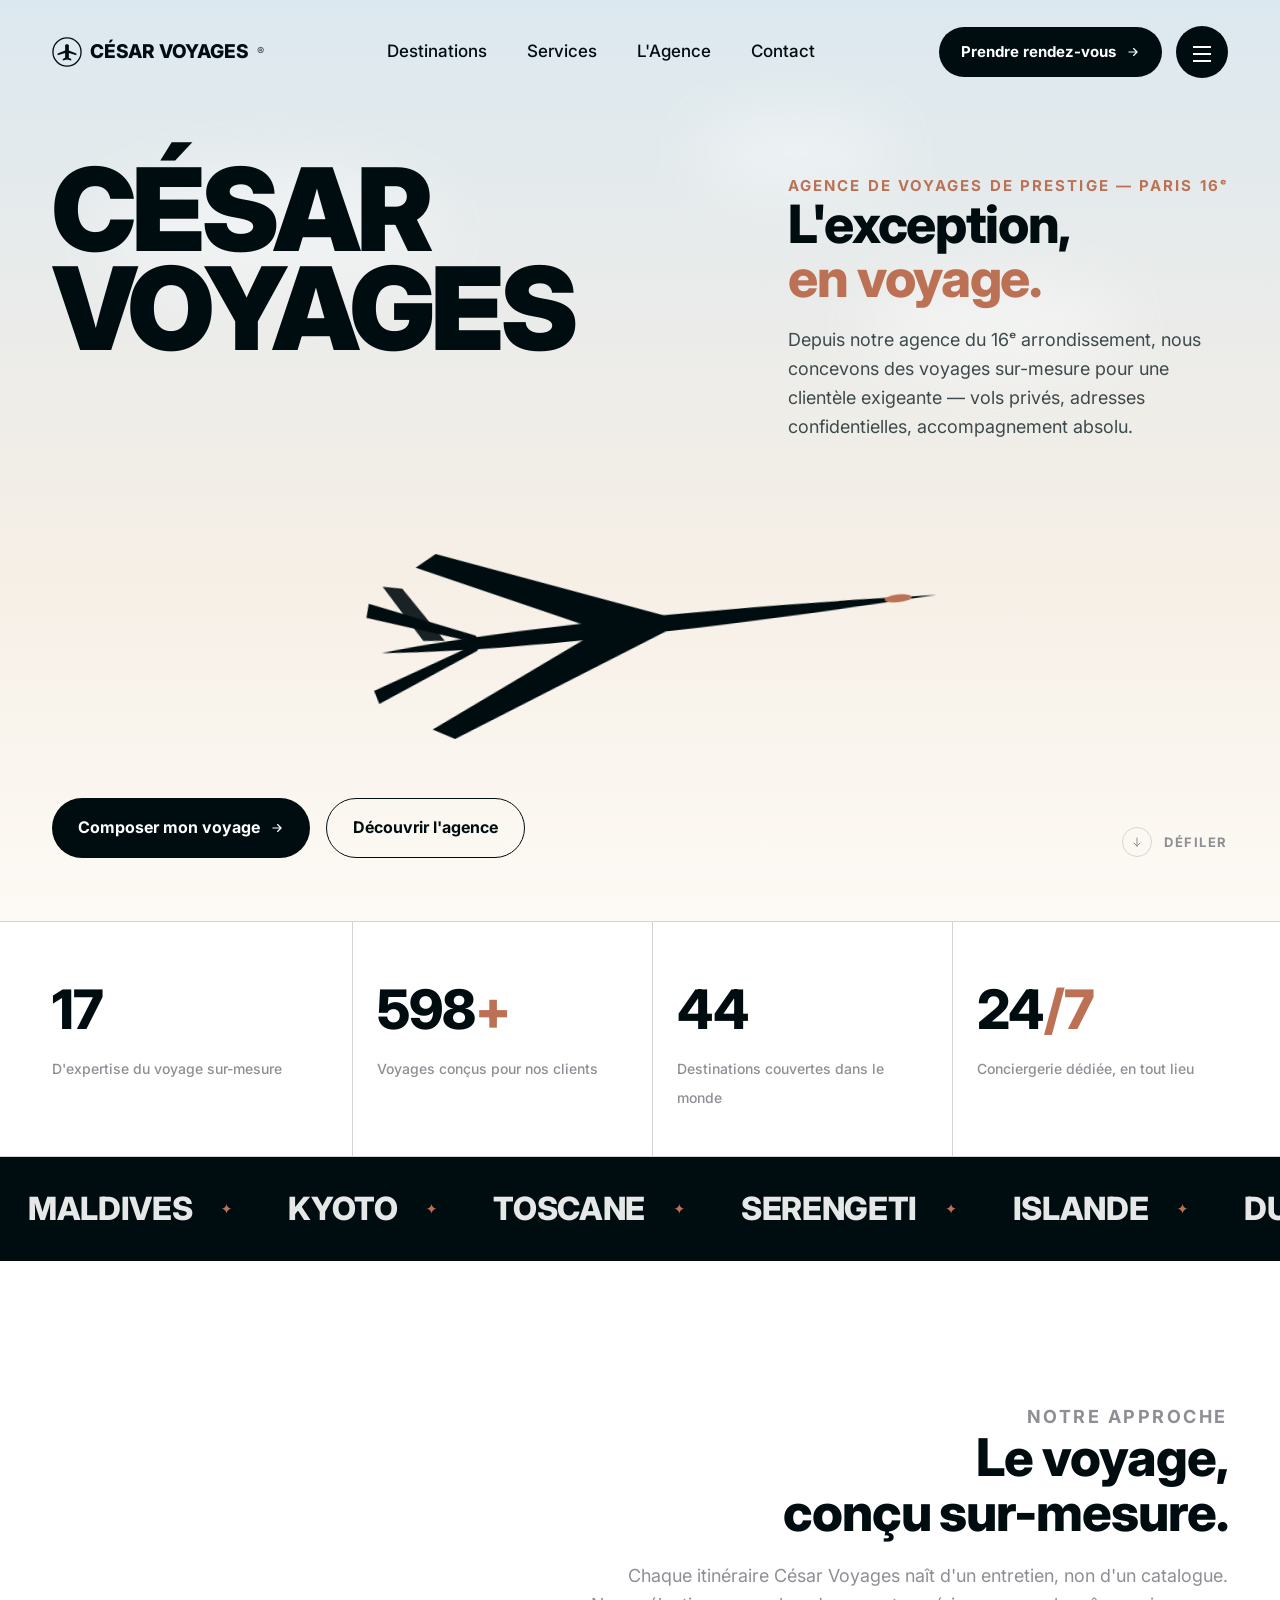
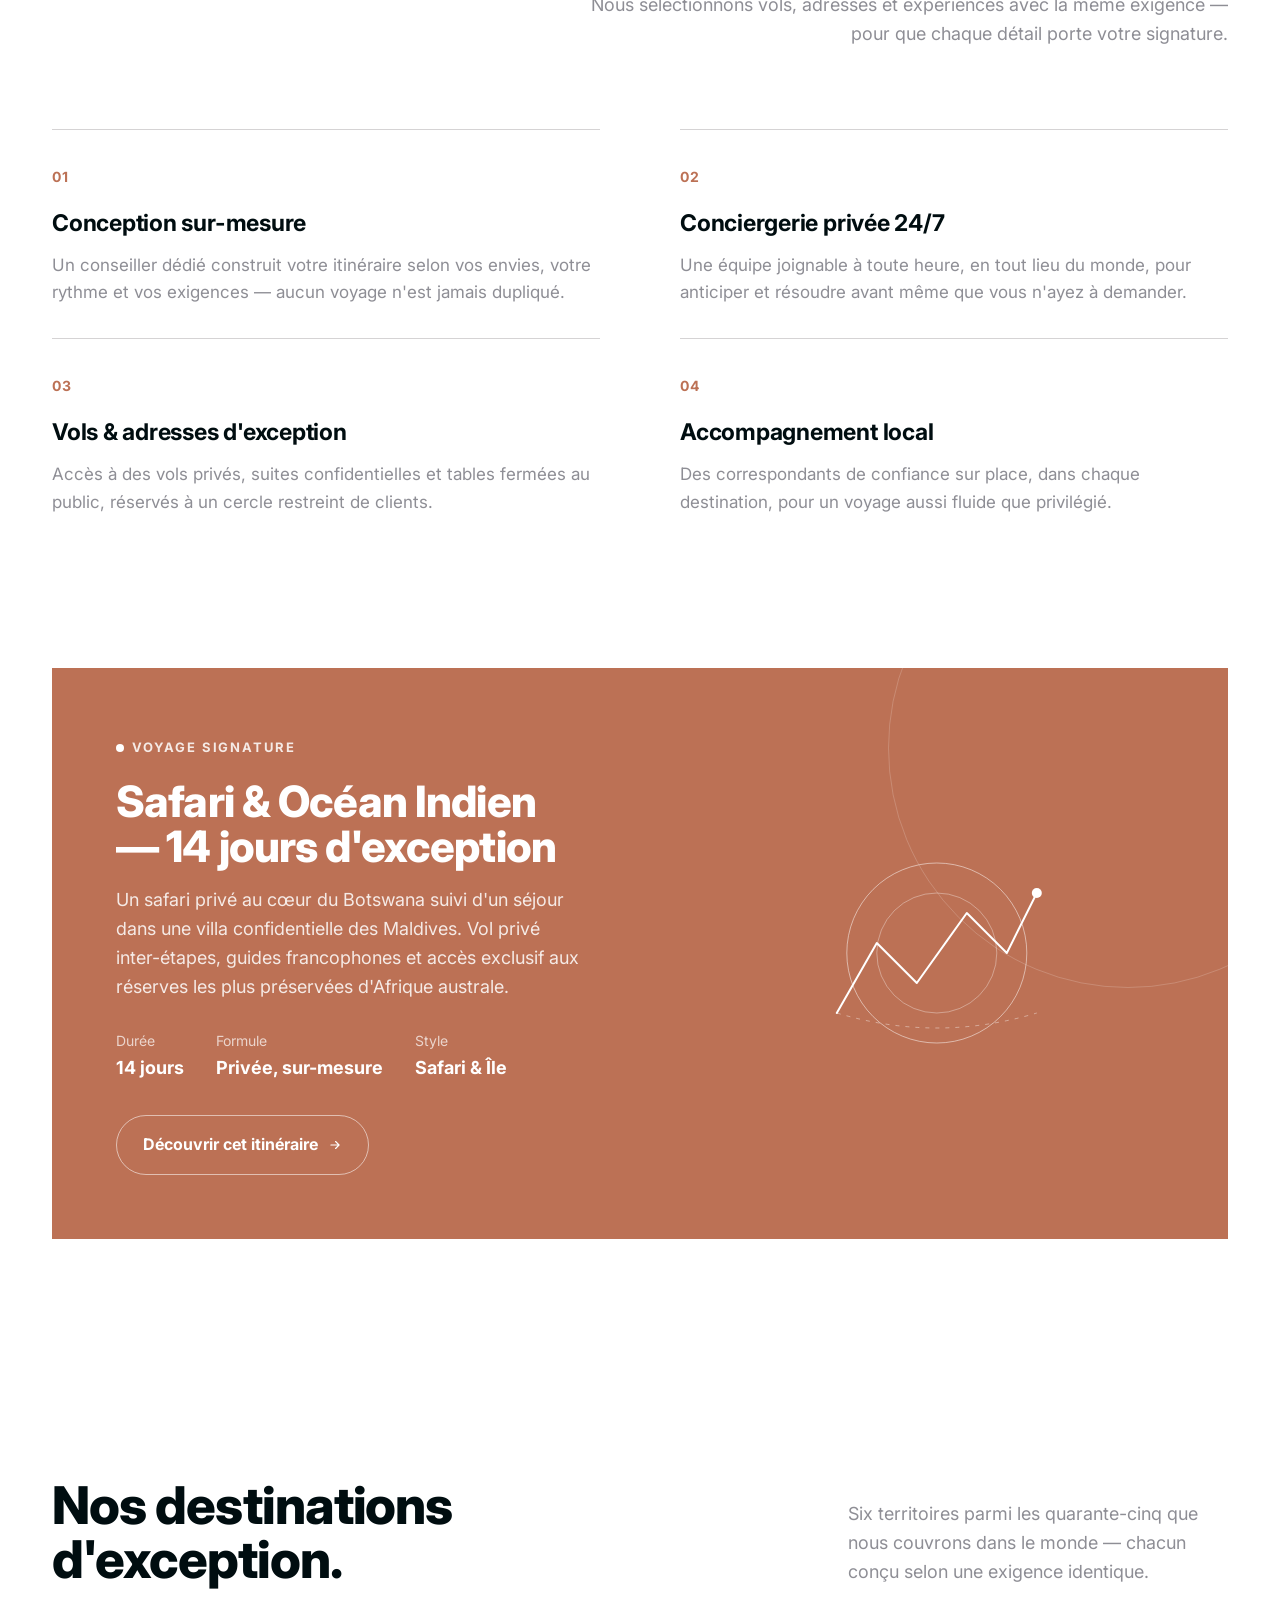
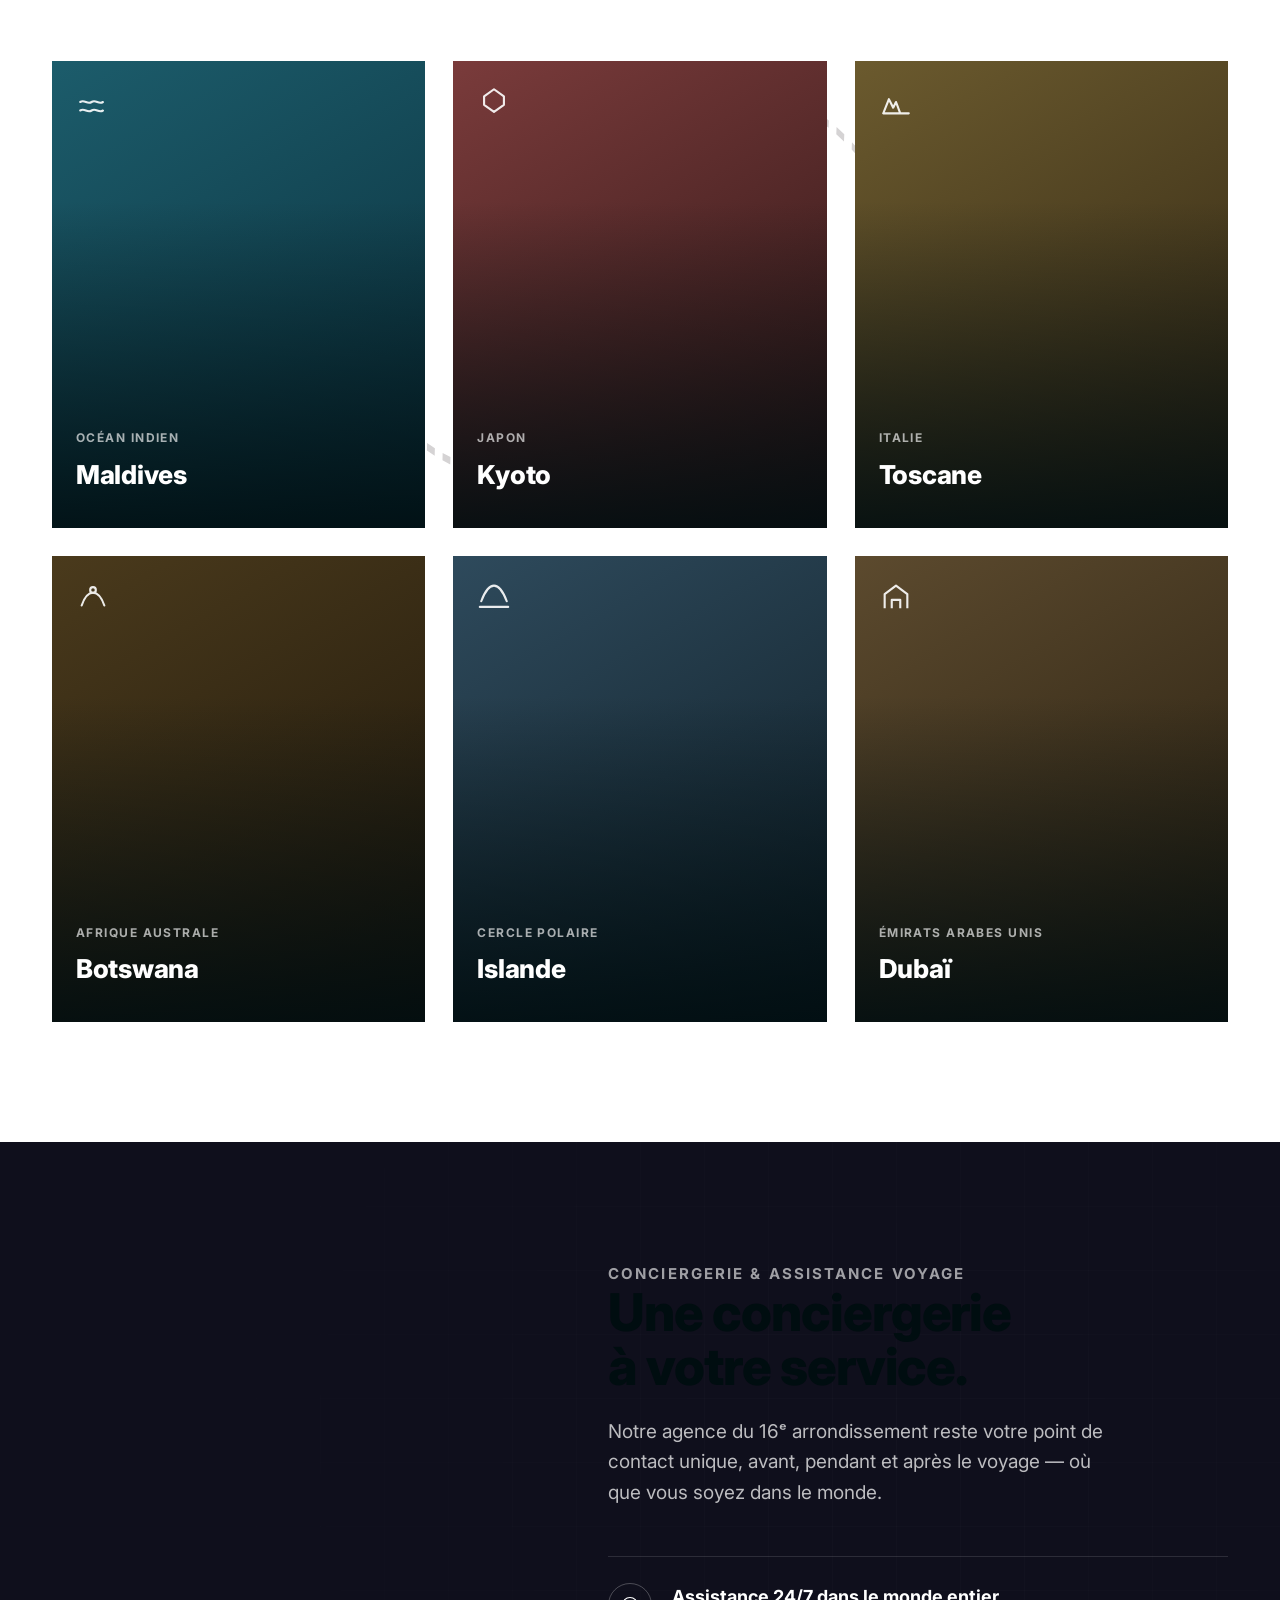
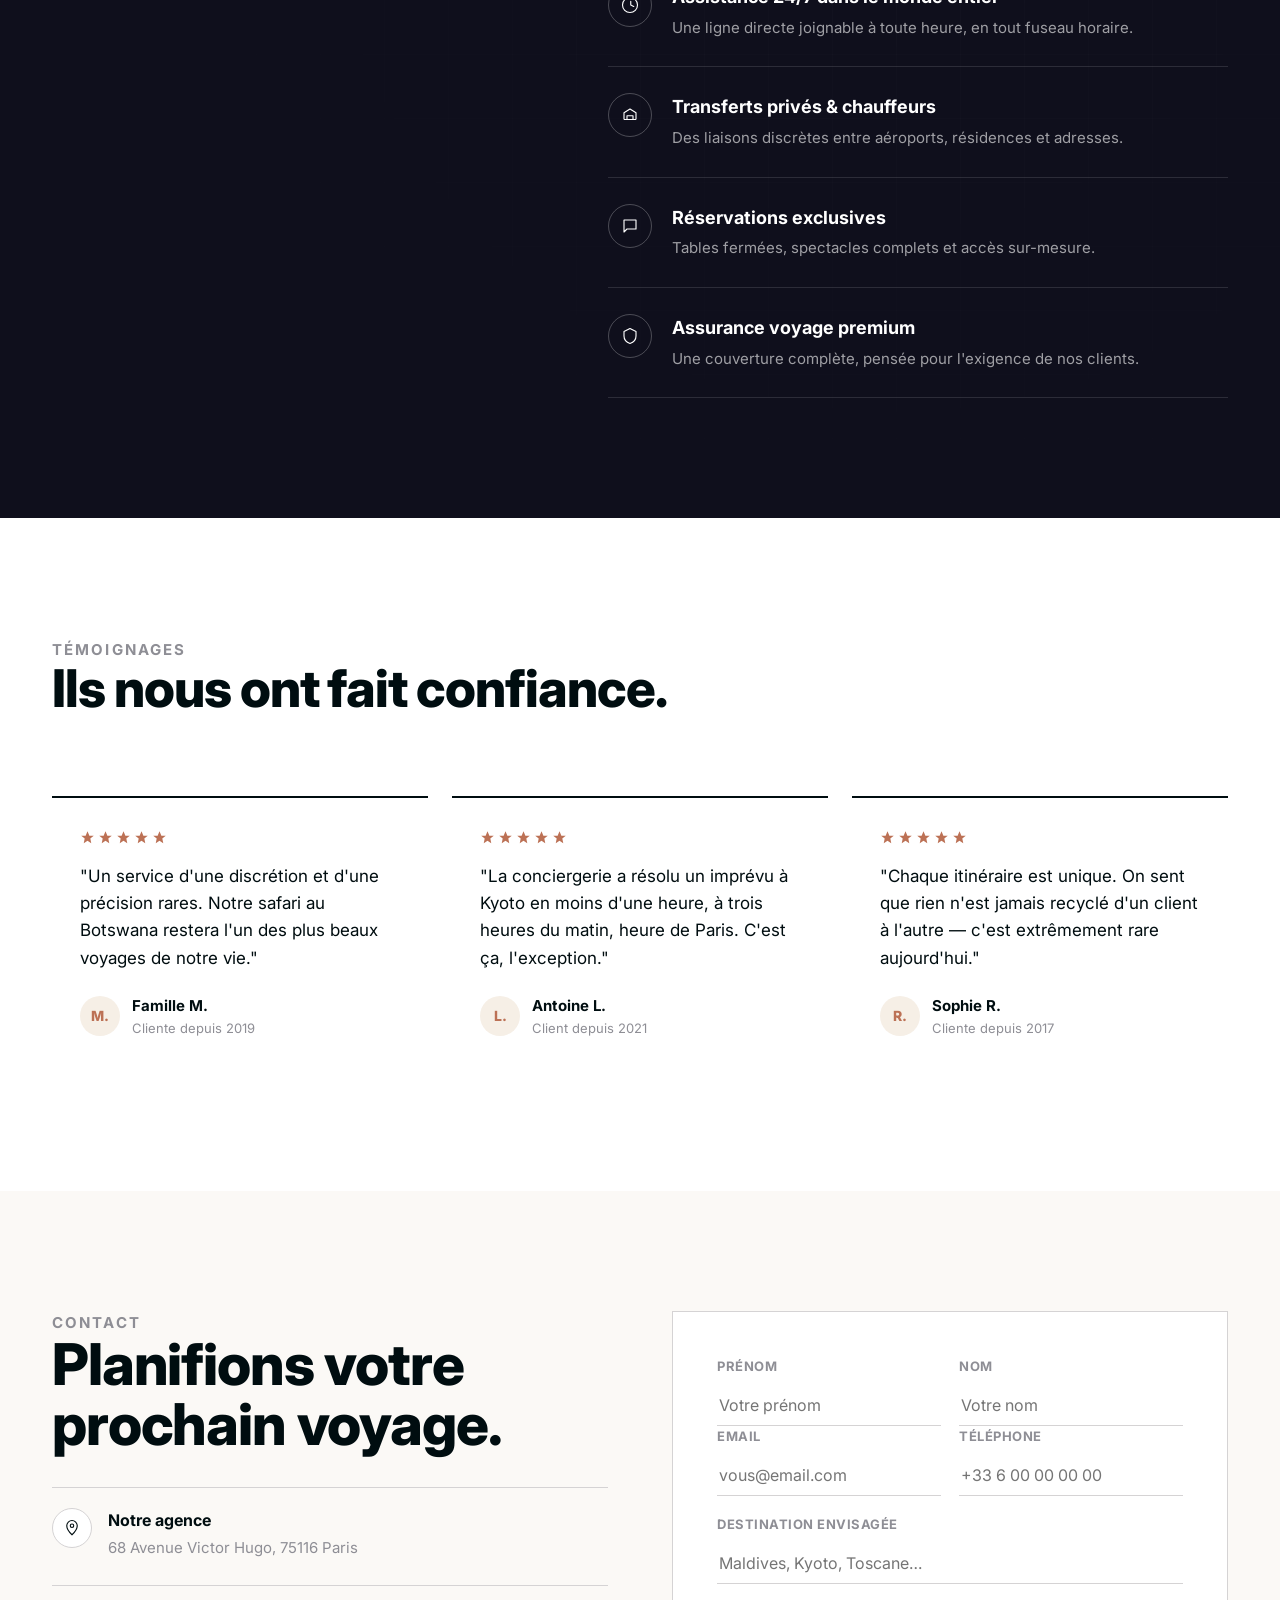
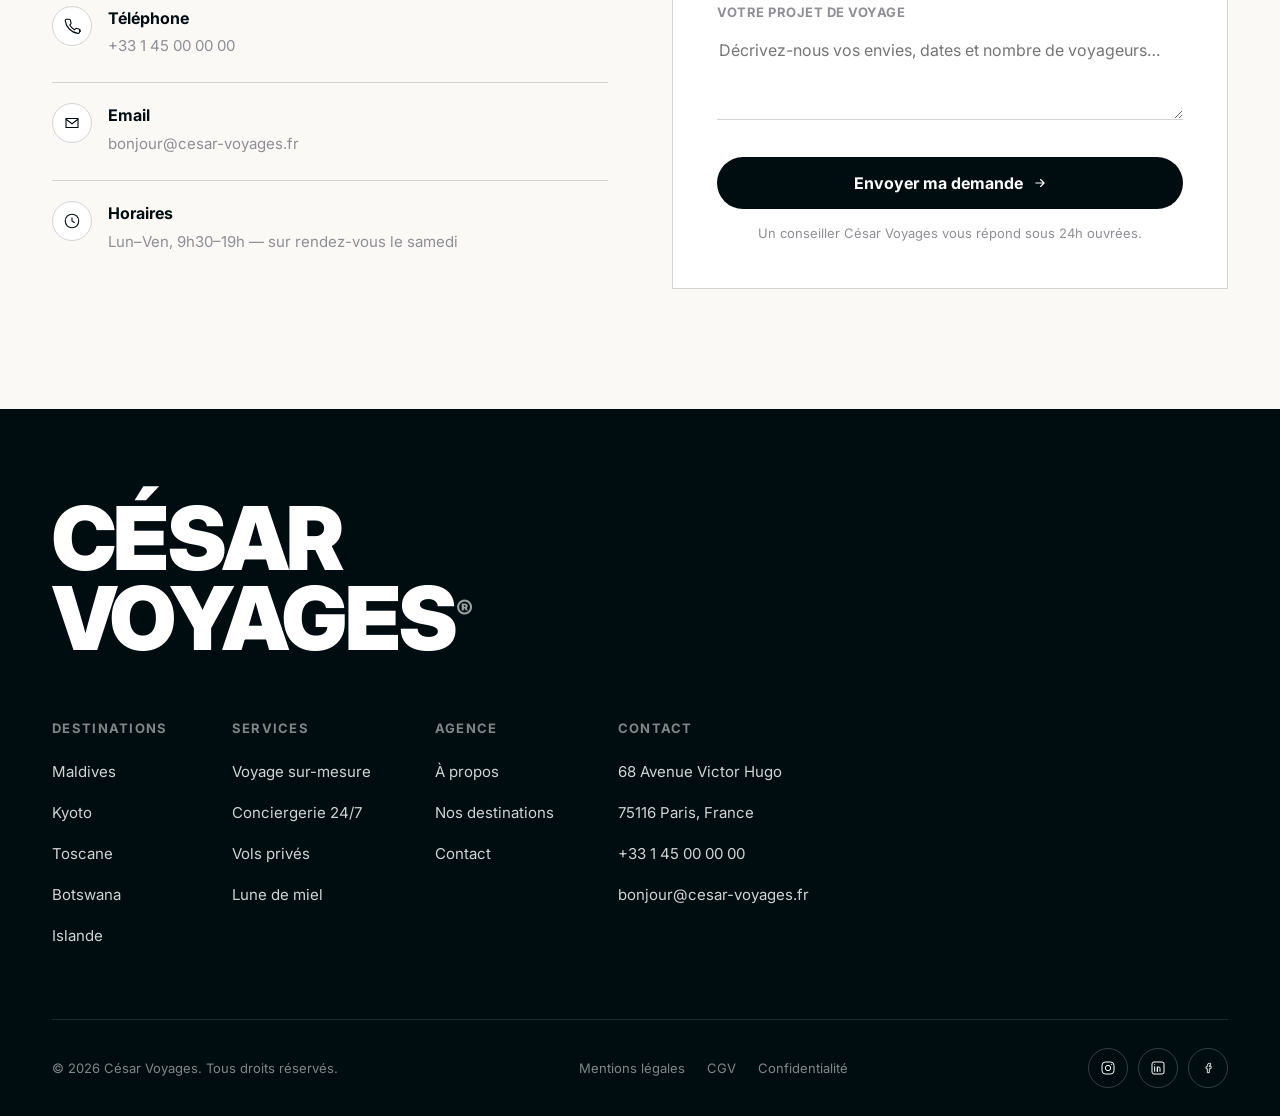
==== index.html @ c2ef53ee "Créer le site vitrine premium César Voyages Landing page one-page pour l'agence de voyages de presti" ====
<!DOCTYPE html>
<html lang="fr">
<head>
<meta charset="UTF-8">
<meta name="viewport" content="width=device-width, initial-scale=1.0">
<title>César Voyages — Agence de Voyages de Prestige, Paris 16ᵉ</title>
<meta name="description" content="César Voyages conçoit des voyages sur-mesure d'exception depuis son agence du 16ᵉ arrondissement de Paris : conciergerie privée, vols et adresses confidentielles, accompagnement 24/7.">
<link rel="icon" href="data:image/svg+xml,<svg xmlns=%22http://www.w3.org/2000/svg%22 viewBox=%220 0 100 100%22><text y=%22.9em%22 font-size=%2290%22>✦</text></svg>">
<link rel="stylesheet" href="css/style.css">
</head>
<body>

<div class="cursor-dot" id="cursorDot"></div>

<!-- ============================= HEADER ============================= -->
<header class="site-header" id="siteHeader">
  <div class="wrap nav-row">
    <a href="#top" class="logo">
      <svg class="logo-mark" viewBox="0 0 32 32" fill="none">
        <circle cx="16" cy="16" r="15" stroke="currentColor" stroke-width="1.4"/>
        <path d="M6 17.5L14 14.5V8.5L16 7.5L18 8.5V14.5L26 17.5V19.5L18 17V22L20.5 23.5V25L16 24L11.5 25V23.5L14 22V17L6 19.5V17.5Z" fill="currentColor"/>
      </svg>
      CÉSAR VOYAGES<span class="reg">®</span>
    </a>

    <nav class="nav-links">
      <a href="#destinations">Destinations</a>
      <a href="#approche">Services</a>
      <a href="#agence">L'Agence</a>
      <a href="#contact">Contact</a>
    </nav>

    <div class="nav-actions">
      <a href="#contact" class="btn btn-filled">
        Prendre rendez-vous
        <svg class="btn-icon" width="14" height="14" viewBox="0 0 24 24" fill="none"><path d="M5 12h14M13 6l6 6-6 6" stroke="currentColor" stroke-width="2" stroke-linecap="round" stroke-linejoin="round"/></svg>
      </a>
      <button class="menu-toggle" id="menuToggle" aria-label="Ouvrir le menu">
        <span class="bar"></span><span class="bar"></span><span class="bar"></span>
      </button>
    </div>
  </div>
</header>

<!-- ============================= MOBILE MENU ============================= -->
<div class="mobile-menu" id="mobileMenu">
  <ul>
    <li><a href="#destinations">Destinations</a></li>
    <li><a href="#approche">Services</a></li>
    <li><a href="#agence">L'Agence</a></li>
    <li><a href="#contact">Contact</a></li>
  </ul>
  <div class="mm-contact">
    68 Avenue Victor Hugo, 75116 Paris<br>
    +33 1 45 00 00 00 — bonjour@cesar-voyages.fr
  </div>
</div>

<main id="top">

<!-- ============================= HERO ============================= -->
<section class="hero" id="hero">
  <div class="hero-clouds"><span></span><span></span><span></span></div>

  <div class="hero-inner">
    <div class="hero-top-row">
      <h1 class="hero-wordmark">CÉSAR<br>VOYAGES</h1>
      <div class="hero-headline-block">
        <p class="eyebrow">Agence de voyages de prestige — Paris 16ᵉ</p>
        <p class="hero-headline">L'exception,<br><span class="accent">en voyage.</span></p>
        <p class="hero-sub">Depuis notre agence du 16ᵉ arrondissement, nous concevons des voyages sur-mesure pour une clientèle exigeante — vols privés, adresses confidentielles, accompagnement absolu.</p>
      </div>
    </div>

    <div class="hero-plane-stage" aria-hidden="true">
      <svg class="hero-plane" viewBox="0 0 640 260" fill="none" xmlns="http://www.w3.org/2000/svg">
        <!-- main wings (top view, swept) -->
        <path d="M352 124 L 118 34 L 96 46 L 300 140 Z" fill="#000d10"/>
        <path d="M352 136 L 118 226 L 96 214 L 300 120 Z" fill="#000d10"/>
        <!-- tail wings -->
        <path d="M150 122 L 44 78 L 40 92 L 158 132 Z" fill="#000d10"/>
        <path d="M150 138 L 44 182 L 40 168 L 158 128 Z" fill="#000d10"/>
        <!-- vertical fin -->
        <path d="M96 122 L 60 62 L 80 66 L 118 124 Z" fill="#000d10" opacity="0.9"/>
        <!-- fuselage -->
        <path d="M52 130
                 C 180 118 380 120 560 127
                 L 628 130
                 L 560 133
                 C 380 140 180 142 52 130 Z" fill="#000d10"/>
        <!-- cockpit accent -->
        <ellipse cx="588" cy="129.5" rx="14" ry="4" fill="#bc7155"/>
      </svg>
    </div>

    <div class="hero-bottom-row">
      <div class="hero-actions">
        <a href="#contact" class="btn btn-filled">
          Composer mon voyage
          <svg class="btn-icon" width="14" height="14" viewBox="0 0 24 24" fill="none"><path d="M5 12h14M13 6l6 6-6 6" stroke="currentColor" stroke-width="2" stroke-linecap="round" stroke-linejoin="round"/></svg>
        </a>
        <a href="#agence" class="btn btn-ghost">Découvrir l'agence</a>
      </div>
      <div class="scroll-cue">
        <span class="dot">
          <svg width="12" height="12" viewBox="0 0 24 24" fill="none"><path d="M12 4v16m0 0l-6-6m6 6l6-6" stroke="currentColor" stroke-width="2" stroke-linecap="round" stroke-linejoin="round"/></svg>
        </span>
        Défiler
      </div>
    </div>
  </div>
</section>

<!-- ============================= STATS ============================= -->
<section class="stat-bar">
  <div class="wrap">
    <div class="stat-grid">
      <div class="stat-item reveal">
        <span class="stat-num" data-count="18"><span class="num">0</span><span class="suffix"> ans</span></span>
        <span class="stat-label">D'expertise du voyage sur-mesure</span>
      </div>
      <div class="stat-item reveal reveal-delay-1">
        <span class="stat-num"><span class="num" data-count="600">0</span><span class="suffix">+</span></span>
        <span class="stat-label">Voyages conçus pour nos clients</span>
      </div>
      <div class="stat-item reveal reveal-delay-2">
        <span class="stat-num"><span class="num" data-count="45">0</span></span>
        <span class="stat-label">Destinations couvertes dans le monde</span>
      </div>
      <div class="stat-item reveal reveal-delay-3">
        <span class="stat-num">24<span class="suffix">/7</span></span>
        <span class="stat-label">Conciergerie dédiée, en tout lieu</span>
      </div>
    </div>
  </div>
</section>

<!-- ============================= MARQUEE ============================= -->
<div class="marquee" aria-hidden="true">
  <div class="marquee-track">
    <span>MALDIVES</span><span>KYOTO</span><span>TOSCANE</span><span>SERENGETI</span><span>ISLANDE</span><span>DUBAÏ</span><span>PATAGONIE</span><span>BALI</span>
    <span>MALDIVES</span><span>KYOTO</span><span>TOSCANE</span><span>SERENGETI</span><span>ISLANDE</span><span>DUBAÏ</span><span>PATAGONIE</span><span>BALI</span>
  </div>
</div>

<!-- ============================= APPROCHE ============================= -->
<section class="section-pad" id="approche">
  <div class="wrap">
    <div class="approach-head">
      <div class="approach-head-inner reveal">
        <p class="eyebrow eyebrow--dark-on-white">Notre approche</p>
        <h2 class="section-title">Le voyage,<br>conçu sur-mesure.</h2>
        <p>Chaque itinéraire César Voyages naît d'un entretien, non d'un catalogue. Nous sélectionnons vols, adresses et expériences avec la même exigence — pour que chaque détail porte votre signature.</p>
      </div>
    </div>

    <div class="feature-grid">
      <div class="feature-block reveal">
        <span class="feature-num">01</span>
        <h3 class="feature-title">Conception sur-mesure</h3>
        <p class="feature-desc">Un conseiller dédié construit votre itinéraire selon vos envies, votre rythme et vos exigences — aucun voyage n'est jamais dupliqué.</p>
      </div>
      <div class="feature-block reveal reveal-delay-1">
        <span class="feature-num">02</span>
        <h3 class="feature-title">Conciergerie privée 24/7</h3>
        <p class="feature-desc">Une équipe joignable à toute heure, en tout lieu du monde, pour anticiper et résoudre avant même que vous n'ayez à demander.</p>
      </div>
      <div class="feature-block reveal reveal-delay-2">
        <span class="feature-num">03</span>
        <h3 class="feature-title">Vols &amp; adresses d'exception</h3>
        <p class="feature-desc">Accès à des vols privés, suites confidentielles et tables fermées au public, réservés à un cercle restreint de clients.</p>
      </div>
      <div class="feature-block reveal reveal-delay-3">
        <span class="feature-num">04</span>
        <h3 class="feature-title">Accompagnement local</h3>
        <p class="feature-desc">Des correspondants de confiance sur place, dans chaque destination, pour un voyage aussi fluide que privilégié.</p>
      </div>
    </div>
  </div>
</section>

<!-- ============================= FEATURED / SIGNATURE ============================= -->
<section class="section-pad" style="padding-top:0;">
  <div class="wrap">
    <div class="featured-card reveal">
      <div>
        <span class="featured-label">Voyage signature</span>
        <h3 class="featured-title">Safari & Océan Indien<br>— 14 jours d'exception</h3>
        <p class="featured-desc">Un safari privé au cœur du Botswana suivi d'un séjour dans une villa confidentielle des Maldives. Vol privé inter-étapes, guides francophones et accès exclusif aux réserves les plus préservées d'Afrique australe.</p>
        <div class="featured-meta">
          <div>Durée<strong>14 jours</strong></div>
          <div>Formule<strong>Privée, sur-mesure</strong></div>
          <div>Style<strong>Safari & Île</strong></div>
        </div>
        <a href="#contact" class="btn btn-ghost-white">
          Découvrir cet itinéraire
          <svg class="btn-icon" width="14" height="14" viewBox="0 0 24 24" fill="none"><path d="M5 12h14M13 6l6 6-6 6" stroke="currentColor" stroke-width="2" stroke-linecap="round" stroke-linejoin="round"/></svg>
        </a>
      </div>
      <div class="featured-visual" aria-hidden="true">
        <svg viewBox="0 0 320 260" fill="none">
          <circle cx="160" cy="130" r="90" stroke="rgba(255,255,255,0.5)" stroke-width="1"/>
          <circle cx="160" cy="130" r="60" stroke="rgba(255,255,255,0.35)" stroke-width="1"/>
          <path d="M60 190 L 100 120 L 140 160 L 190 90 L 230 130 L 260 70" stroke="#fff" stroke-width="2" stroke-linecap="round" stroke-linejoin="round"/>
          <circle cx="260" cy="70" r="5" fill="#fff"/>
          <path d="M60 190 Q 160 220 260 190" stroke="rgba(255,255,255,0.4)" stroke-width="1" stroke-dasharray="4 6"/>
        </svg>
      </div>
    </div>
  </div>
</section>

<!-- ============================= DESTINATIONS ============================= -->
<section class="section-pad" id="destinations">
  <div class="wrap">
    <div class="dest-head reveal">
      <h2 class="section-title">Nos destinations<br>d'exception.</h2>
      <p>Six territoires parmi les quarante-cinq que nous couvrons dans le monde — chacun conçu selon une exigence identique.</p>
    </div>

    <div class="flight-path-wrap reveal" id="flightPathWrap">
      <svg class="flight-path-svg" viewBox="0 0 1200 200" preserveAspectRatio="none" aria-hidden="true">
        <path d="M 20,60 C 220,-10 420,170 620,40 C 820,-60 1020,160 1180,60"/>
      </svg>
      <svg class="flight-plane" width="26" height="26" viewBox="0 0 24 24" fill="#bc7155" aria-hidden="true">
        <path d="M2 16l7-2 4.5 4.5L15 17l-3-6 7-5-1-2-8 3-5-3-2 1 4 4-6 2z"/>
      </svg>

      <div class="dest-grid">
        <a class="dest-card" href="#contact">
          <div class="dest-bg" style="background:linear-gradient(150deg,#1c5c6b,#0a2e3a);"></div>
          <div class="dest-overlay"></div>
          <svg class="dest-icon" viewBox="0 0 24 24" fill="none"><path d="M3 18c3-2 5 2 8 0s5 2 8 0M3 12c3-2 5 2 8 0s5 2 8 0" stroke="#fff" stroke-width="1.5" stroke-linecap="round"/></svg>
          <div class="dest-arrow"><svg width="16" height="16" viewBox="0 0 24 24" fill="none"><path d="M7 17L17 7M17 7H9M17 7V15" stroke="#fff" stroke-width="2" stroke-linecap="round" stroke-linejoin="round"/></svg></div>
          <div class="dest-content">
            <p class="dest-country">Océan Indien</p>
            <h3 class="dest-name">Maldives</h3>
            <p class="dest-desc">Villas sur pilotis, lagons privés et plongée confidentielle.</p>
          </div>
        </a>

        <a class="dest-card" href="#contact">
          <div class="dest-bg" style="background:linear-gradient(150deg,#7a3b3b,#2a1414);"></div>
          <div class="dest-overlay"></div>
          <svg class="dest-icon" viewBox="0 0 24 24" fill="none"><path d="M12 3l7 5v6l-7 5-7-5V8l7-5z" stroke="#fff" stroke-width="1.5" stroke-linejoin="round"/></svg>
          <div class="dest-arrow"><svg width="16" height="16" viewBox="0 0 24 24" fill="none"><path d="M7 17L17 7M17 7H9M17 7V15" stroke="#fff" stroke-width="2" stroke-linecap="round" stroke-linejoin="round"/></svg></div>
          <div class="dest-content">
            <p class="dest-country">Japon</p>
            <h3 class="dest-name">Kyoto</h3>
            <p class="dest-desc">Temples séculaires, ryokans intimistes et jardins secrets.</p>
          </div>
        </a>

        <a class="dest-card" href="#contact">
          <div class="dest-bg" style="background:linear-gradient(150deg,#6b5a2e,#2e2412);"></div>
          <div class="dest-overlay"></div>
          <svg class="dest-icon" viewBox="0 0 24 24" fill="none"><path d="M3 20l4-10 3 6 2-4 3 8M3 20h18" stroke="#fff" stroke-width="1.5" stroke-linecap="round" stroke-linejoin="round"/></svg>
          <div class="dest-arrow"><svg width="16" height="16" viewBox="0 0 24 24" fill="none"><path d="M7 17L17 7M17 7H9M17 7V15" stroke="#fff" stroke-width="2" stroke-linecap="round" stroke-linejoin="round"/></svg></div>
          <div class="dest-content">
            <p class="dest-country">Italie</p>
            <h3 class="dest-name">Toscane</h3>
            <p class="dest-desc">Villas viticoles, collines dorées et tables étoilées.</p>
          </div>
        </a>

        <a class="dest-card" href="#contact">
          <div class="dest-bg" style="background:linear-gradient(150deg,#4a3a1c,#1c150a);"></div>
          <div class="dest-overlay"></div>
          <svg class="dest-icon" viewBox="0 0 24 24" fill="none"><path d="M4 18c2-6 5-9 8-9s6 3 8 9" stroke="#fff" stroke-width="1.5" stroke-linecap="round"/><circle cx="12" cy="7" r="2" stroke="#fff" stroke-width="1.5"/></svg>
          <div class="dest-arrow"><svg width="16" height="16" viewBox="0 0 24 24" fill="none"><path d="M7 17L17 7M17 7H9M17 7V15" stroke="#fff" stroke-width="2" stroke-linecap="round" stroke-linejoin="round"/></svg></div>
          <div class="dest-content">
            <p class="dest-country">Afrique australe</p>
            <h3 class="dest-name">Botswana</h3>
            <p class="dest-desc">Safaris privés au cœur du delta de l'Okavango.</p>
          </div>
        </a>

        <a class="dest-card" href="#contact">
          <div class="dest-bg" style="background:linear-gradient(150deg,#2e4a5c,#0e1c24);"></div>
          <div class="dest-overlay"></div>
          <svg class="dest-icon" viewBox="0 0 24 24" fill="none"><path d="M3 15c3-8 6-11 9-11s6 3 9 11" stroke="#fff" stroke-width="1.5" stroke-linecap="round"/><path d="M2 19h20" stroke="#fff" stroke-width="1.5" stroke-linecap="round"/></svg>
          <div class="dest-arrow"><svg width="16" height="16" viewBox="0 0 24 24" fill="none"><path d="M7 17L17 7M17 7H9M17 7V15" stroke="#fff" stroke-width="2" stroke-linecap="round" stroke-linejoin="round"/></svg></div>
          <div class="dest-content">
            <p class="dest-country">Cercle polaire</p>
            <h3 class="dest-name">Islande</h3>
            <p class="dest-desc">Aurores boréales, glaciers et sources chaudes privées.</p>
          </div>
        </a>

        <a class="dest-card" href="#contact">
          <div class="dest-bg" style="background:linear-gradient(150deg,#5c4a2e,#241c0e);"></div>
          <div class="dest-overlay"></div>
          <svg class="dest-icon" viewBox="0 0 24 24" fill="none"><path d="M4 20V10l8-6 8 6v10M9 20v-6h6v6" stroke="#fff" stroke-width="1.5" stroke-linejoin="round"/></svg>
          <div class="dest-arrow"><svg width="16" height="16" viewBox="0 0 24 24" fill="none"><path d="M7 17L17 7M17 7H9M17 7V15" stroke="#fff" stroke-width="2" stroke-linecap="round" stroke-linejoin="round"/></svg></div>
          <div class="dest-content">
            <p class="dest-country">Émirats arabes unis</p>
            <h3 class="dest-name">Dubaï</h3>
            <p class="dest-desc">Suites panoramiques, désert privé et service absolu.</p>
          </div>
        </a>
      </div>
    </div>
  </div>
</section>

<!-- ============================= CONCIERGE DARK ============================= -->
<section class="section-pad dark-section" id="agence">
  <div class="grid-lines"></div>
  <div class="wrap dark-inner">
    <div class="dark-col">
      <p class="eyebrow eyebrow--light reveal">Conciergerie & assistance voyage</p>
      <h2 class="section-title text-white reveal reveal-delay-1">Une conciergerie<br>à votre service.</h2>
      <p class="lead reveal reveal-delay-2">Notre agence du 16ᵉ arrondissement reste votre point de contact unique, avant, pendant et après le voyage — où que vous soyez dans le monde.</p>

      <div class="concierge-list">
        <div class="concierge-item reveal">
          <div class="concierge-icon"><svg width="18" height="18" viewBox="0 0 24 24" fill="none"><path d="M12 2a10 10 0 100 20 10 10 0 000-20zm1 5v5l4 2" stroke="#fff" stroke-width="1.5" stroke-linecap="round" stroke-linejoin="round"/></svg></div>
          <div class="concierge-text">
            <strong>Assistance 24/7 dans le monde entier</strong>
            <span>Une ligne directe joignable à toute heure, en tout fuseau horaire.</span>
          </div>
        </div>
        <div class="concierge-item reveal reveal-delay-1">
          <div class="concierge-icon"><svg width="18" height="18" viewBox="0 0 24 24" fill="none"><path d="M4 18V9l8-5 8 5v9M4 18h16M8 18v-5h8v5" stroke="#fff" stroke-width="1.5" stroke-linejoin="round"/></svg></div>
          <div class="concierge-text">
            <strong>Transferts privés & chauffeurs</strong>
            <span>Des liaisons discrètes entre aéroports, résidences et adresses.</span>
          </div>
        </div>
        <div class="concierge-item reveal reveal-delay-2">
          <div class="concierge-icon"><svg width="18" height="18" viewBox="0 0 24 24" fill="none"><path d="M4 4h16v12H8l-4 4V4z" stroke="#fff" stroke-width="1.5" stroke-linejoin="round"/></svg></div>
          <div class="concierge-text">
            <strong>Réservations exclusives</strong>
            <span>Tables fermées, spectacles complets et accès sur-mesure.</span>
          </div>
        </div>
        <div class="concierge-item reveal reveal-delay-3">
          <div class="concierge-icon"><svg width="18" height="18" viewBox="0 0 24 24" fill="none"><path d="M12 2l8 4v6c0 5-3.5 8.5-8 10-4.5-1.5-8-5-8-10V6l8-4z" stroke="#fff" stroke-width="1.5" stroke-linejoin="round"/></svg></div>
          <div class="concierge-text">
            <strong>Assurance voyage premium</strong>
            <span>Une couverture complète, pensée pour l'exigence de nos clients.</span>
          </div>
        </div>
      </div>
    </div>
  </div>
</section>

<!-- ============================= TESTIMONIALS ============================= -->
<section class="section-pad">
  <div class="wrap">
    <div class="reveal">
      <p class="eyebrow eyebrow--dark-on-white">Témoignages</p>
      <h2 class="section-title">Ils nous ont fait confiance.</h2>
    </div>

    <div class="testi-grid">
      <div class="testi-card reveal">
        <div class="testi-stars">
          <svg viewBox="0 0 24 24" fill="currentColor"><path d="M12 2l3 7h7l-5.5 4.5L18 21l-6-4-6 4 1.5-7.5L2 9h7z"/></svg>
          <svg viewBox="0 0 24 24" fill="currentColor"><path d="M12 2l3 7h7l-5.5 4.5L18 21l-6-4-6 4 1.5-7.5L2 9h7z"/></svg>
          <svg viewBox="0 0 24 24" fill="currentColor"><path d="M12 2l3 7h7l-5.5 4.5L18 21l-6-4-6 4 1.5-7.5L2 9h7z"/></svg>
          <svg viewBox="0 0 24 24" fill="currentColor"><path d="M12 2l3 7h7l-5.5 4.5L18 21l-6-4-6 4 1.5-7.5L2 9h7z"/></svg>
          <svg viewBox="0 0 24 24" fill="currentColor"><path d="M12 2l3 7h7l-5.5 4.5L18 21l-6-4-6 4 1.5-7.5L2 9h7z"/></svg>
        </div>
        <p class="testi-quote">"Un service d'une discrétion et d'une précision rares. Notre safari au Botswana restera l'un des plus beaux voyages de notre vie."</p>
        <div class="testi-author">
          <div class="testi-avatar">M.</div>
          <div><strong>Famille M.</strong><span>Cliente depuis 2019</span></div>
        </div>
      </div>

      <div class="testi-card reveal reveal-delay-1">
        <div class="testi-stars">
          <svg viewBox="0 0 24 24" fill="currentColor"><path d="M12 2l3 7h7l-5.5 4.5L18 21l-6-4-6 4 1.5-7.5L2 9h7z"/></svg>
          <svg viewBox="0 0 24 24" fill="currentColor"><path d="M12 2l3 7h7l-5.5 4.5L18 21l-6-4-6 4 1.5-7.5L2 9h7z"/></svg>
          <svg viewBox="0 0 24 24" fill="currentColor"><path d="M12 2l3 7h7l-5.5 4.5L18 21l-6-4-6 4 1.5-7.5L2 9h7z"/></svg>
          <svg viewBox="0 0 24 24" fill="currentColor"><path d="M12 2l3 7h7l-5.5 4.5L18 21l-6-4-6 4 1.5-7.5L2 9h7z"/></svg>
          <svg viewBox="0 0 24 24" fill="currentColor"><path d="M12 2l3 7h7l-5.5 4.5L18 21l-6-4-6 4 1.5-7.5L2 9h7z"/></svg>
        </div>
        <p class="testi-quote">"La conciergerie a résolu un imprévu à Kyoto en moins d'une heure, à trois heures du matin, heure de Paris. C'est ça, l'exception."</p>
        <div class="testi-author">
          <div class="testi-avatar">L.</div>
          <div><strong>Antoine L.</strong><span>Client depuis 2021</span></div>
        </div>
      </div>

      <div class="testi-card reveal reveal-delay-2">
        <div class="testi-stars">
          <svg viewBox="0 0 24 24" fill="currentColor"><path d="M12 2l3 7h7l-5.5 4.5L18 21l-6-4-6 4 1.5-7.5L2 9h7z"/></svg>
          <svg viewBox="0 0 24 24" fill="currentColor"><path d="M12 2l3 7h7l-5.5 4.5L18 21l-6-4-6 4 1.5-7.5L2 9h7z"/></svg>
          <svg viewBox="0 0 24 24" fill="currentColor"><path d="M12 2l3 7h7l-5.5 4.5L18 21l-6-4-6 4 1.5-7.5L2 9h7z"/></svg>
          <svg viewBox="0 0 24 24" fill="currentColor"><path d="M12 2l3 7h7l-5.5 4.5L18 21l-6-4-6 4 1.5-7.5L2 9h7z"/></svg>
          <svg viewBox="0 0 24 24" fill="currentColor"><path d="M12 2l3 7h7l-5.5 4.5L18 21l-6-4-6 4 1.5-7.5L2 9h7z"/></svg>
        </div>
        <p class="testi-quote">"Chaque itinéraire est unique. On sent que rien n'est jamais recyclé d'un client à l'autre — c'est extrêmement rare aujourd'hui."</p>
        <div class="testi-author">
          <div class="testi-avatar">R.</div>
          <div><strong>Sophie R.</strong><span>Cliente depuis 2017</span></div>
        </div>
      </div>
    </div>
  </div>
</section>

<!-- ============================= CONTACT ============================= -->
<section class="section-pad contact-section" id="contact">
  <div class="wrap">
    <div class="contact-grid">
      <div class="reveal">
        <p class="eyebrow eyebrow--dark-on-white">Contact</p>
        <h2 class="contact-heading">Planifions votre<br>prochain voyage.</h2>

        <!-- TODO: remplacer par les coordonnées réelles de l'agence -->
        <div class="contact-info">
          <div class="contact-info-item">
            <div class="ci-icon"><svg width="18" height="18" viewBox="0 0 24 24" fill="none"><path d="M12 21s7-6.5 7-12a7 7 0 10-14 0c0 5.5 7 12 7 12z" stroke="#000d10" stroke-width="1.5"/><circle cx="12" cy="9" r="2.3" stroke="#000d10" stroke-width="1.5"/></svg></div>
            <div><strong>Notre agence</strong><span>68 Avenue Victor Hugo, 75116 Paris</span></div>
          </div>
          <div class="contact-info-item">
            <div class="ci-icon"><svg width="18" height="18" viewBox="0 0 24 24" fill="none"><path d="M22 16.9v3a2 2 0 01-2.2 2A19.8 19.8 0 013 5.2 2 2 0 015 3h3a2 2 0 012 1.7c.1.9.3 1.8.6 2.6a2 2 0 01-.4 2.1L9 10.7a16 16 0 006.3 6.3l1.3-1.2a2 2 0 012.1-.4c.8.3 1.7.5 2.6.6a2 2 0 011.7 2z" stroke="#000d10" stroke-width="1.5"/></svg></div>
            <div><strong>Téléphone</strong><a href="tel:+33145000000">+33 1 45 00 00 00</a></div>
          </div>
          <div class="contact-info-item">
            <div class="ci-icon"><svg width="18" height="18" viewBox="0 0 24 24" fill="none"><path d="M4 6h16v12H4V6z" stroke="#000d10" stroke-width="1.5"/><path d="M4 7l8 6 8-6" stroke="#000d10" stroke-width="1.5"/></svg></div>
            <div><strong>Email</strong><a href="mailto:bonjour@cesar-voyages.fr">bonjour@cesar-voyages.fr</a></div>
          </div>
          <div class="contact-info-item">
            <div class="ci-icon"><svg width="18" height="18" viewBox="0 0 24 24" fill="none"><path d="M12 8v4l3 2" stroke="#000d10" stroke-width="1.5" stroke-linecap="round"/><circle cx="12" cy="12" r="9" stroke="#000d10" stroke-width="1.5"/></svg></div>
            <div><strong>Horaires</strong><span>Lun–Ven, 9h30–19h — sur rendez-vous le samedi</span></div>
          </div>
        </div>
      </div>

      <form class="contact-form reveal reveal-delay-1" id="contactForm">
        <div class="form-row">
          <div class="field">
            <label for="fname">Prénom</label>
            <input type="text" id="fname" name="fname" required placeholder="Votre prénom">
          </div>
          <div class="field">
            <label for="lname">Nom</label>
            <input type="text" id="lname" name="lname" required placeholder="Votre nom">
          </div>
        </div>
        <div class="form-row">
          <div class="field">
            <label for="email">Email</label>
            <input type="email" id="email" name="email" required placeholder="vous@email.com">
          </div>
          <div class="field">
            <label for="phone">Téléphone</label>
            <input type="tel" id="phone" name="phone" placeholder="+33 6 00 00 00 00">
          </div>
        </div>
        <div class="field">
          <label for="dest">Destination envisagée</label>
          <input type="text" id="dest" name="dest" placeholder="Maldives, Kyoto, Toscane…">
        </div>
        <div class="field">
          <label for="message">Votre projet de voyage</label>
          <textarea id="message" name="message" placeholder="Décrivez-nous vos envies, dates et nombre de voyageurs…"></textarea>
        </div>
        <button type="submit" class="btn btn-filled">
          Envoyer ma demande
          <svg class="btn-icon" width="14" height="14" viewBox="0 0 24 24" fill="none"><path d="M5 12h14M13 6l6 6-6 6" stroke="currentColor" stroke-width="2" stroke-linecap="round" stroke-linejoin="round"/></svg>
        </button>
        <p class="form-note">Un conseiller César Voyages vous répond sous 24h ouvrées.</p>
      </form>
    </div>
  </div>
</section>

</main>

<!-- ============================= FOOTER ============================= -->
<footer class="site-footer">
  <div class="wrap">
    <div class="footer-top">
      <div class="footer-wordmark">CÉSAR<br>VOYAGES<span class="reg">®</span></div>

      <div class="footer-cols">
        <div class="footer-col">
          <h4>Destinations</h4>
          <ul>
            <li><a href="#destinations">Maldives</a></li>
            <li><a href="#destinations">Kyoto</a></li>
            <li><a href="#destinations">Toscane</a></li>
            <li><a href="#destinations">Botswana</a></li>
            <li><a href="#destinations">Islande</a></li>
          </ul>
        </div>
        <div class="footer-col">
          <h4>Services</h4>
          <ul>
            <li><a href="#approche">Voyage sur-mesure</a></li>
            <li><a href="#agence">Conciergerie 24/7</a></li>
            <li><a href="#approche">Vols privés</a></li>
            <li><a href="#approche">Lune de miel</a></li>
          </ul>
        </div>
        <div class="footer-col">
          <h4>Agence</h4>
          <ul>
            <li><a href="#agence">À propos</a></li>
            <li><a href="#destinations">Nos destinations</a></li>
            <li><a href="#contact">Contact</a></li>
          </ul>
        </div>
        <div class="footer-col">
          <h4>Contact</h4>
          <ul>
            <li><span>68 Avenue Victor Hugo</span></li>
            <li><span>75116 Paris, France</span></li>
            <li><a href="tel:+33145000000">+33 1 45 00 00 00</a></li>
            <li><a href="mailto:bonjour@cesar-voyages.fr">bonjour@cesar-voyages.fr</a></li>
          </ul>
        </div>
      </div>
    </div>

    <div class="footer-bottom">
      <span>© <span id="year">2026</span> César Voyages. Tous droits réservés.</span>
      <div class="footer-legal">
        <a href="#">Mentions légales</a>
        <a href="#">CGV</a>
        <a href="#">Confidentialité</a>
      </div>
      <div class="footer-social">
        <a class="social-btn" href="#" aria-label="Instagram"><svg width="16" height="16" viewBox="0 0 24 24" fill="none"><rect x="3" y="3" width="18" height="18" rx="5" stroke="#fff" stroke-width="1.5"/><circle cx="12" cy="12" r="4" stroke="#fff" stroke-width="1.5"/><circle cx="17.5" cy="6.5" r="1" fill="#fff"/></svg></a>
        <a class="social-btn" href="#" aria-label="LinkedIn"><svg width="16" height="16" viewBox="0 0 24 24" fill="none"><rect x="3" y="3" width="18" height="18" rx="3" stroke="#fff" stroke-width="1.5"/><path d="M7 10v7M7 7v.01M11 17v-4.5a2 2 0 014 0V17M11 10.5V17" stroke="#fff" stroke-width="1.5" stroke-linecap="round"/></svg></a>
        <a class="social-btn" href="#" aria-label="Facebook"><svg width="16" height="16" viewBox="0 0 24 24" fill="none"><path d="M14 8h2V5h-2a3 3 0 00-3 3v2H9v3h2v6h3v-6h2.5l.5-3H14V8z" stroke="#fff" stroke-width="1.3" stroke-linejoin="round"/></svg></a>
      </div>
    </div>
  </div>
</footer>

<button class="back-to-top" id="backToTop" aria-label="Retour en haut">
  <svg width="16" height="16" viewBox="0 0 24 24" fill="none"><path d="M12 19V5M5 12l7-7 7 7" stroke="currentColor" stroke-width="2" stroke-linecap="round" stroke-linejoin="round"/></svg>
</button>

<script src="js/main.js"></script>
</body>
</html>
---- css/style.css ----
/* ==========================================================================
   César Voyages — Design System
   Agence de voyages de prestige, Paris 16ᵉ
   ========================================================================== */

@import url('https://fonts.googleapis.com/css2?family=Inter:wght@400;500;600;700;800;900&display=swap');

:root {
  /* Colors */
  --color-deep-ink: #000d10;
  --color-pure-white: #ffffff;
  --color-cool-ash: #8e8e95;
  --color-pebble: #d5d3d4;
  --color-midnight-hull: #0f0f1c;
  --color-charcoal-deck: #151623;
  --color-clay-ember: #bc7155;
  --color-clay-ember-light: #d69173;
  --color-sky-top: #dce8ef;
  --color-sky-bottom: #f6efe6;

  /* Typography */
  --font-display: 'Inter', ui-sans-serif, system-ui, -apple-system, "Segoe UI", Roboto, sans-serif;

  --text-caption: 0.9375rem;   /* 15px */
  --text-nav: 1.0625rem;       /* 17px */
  --text-body: 1.125rem;       /* 18px */
  --text-subheading: 1.4375rem;/* 23px */
  --text-heading-sm: 1.875rem; /* 30px */
  --text-heading: 2.3125rem;   /* 37px */
  --text-heading-lg: 3.25rem;  /* 52px */
  --text-display: 3.9375rem;   /* 63px */
  --text-display-xl: 6rem;     /* 96px, scaled down from 131 for web practicality */
  --text-hero: clamp(3.5rem, 11vw, 9.5rem);

  /* Spacing */
  --space-xs: 8px;
  --space-sm: 16px;
  --space-md: 22px;
  --space-lg: 34px;
  --space-xl: 52px;
  --space-2xl: 80px;
  --space-3xl: 119px;

  /* Layout */
  --page-max: 1240px;
  --section-gap: 120px;

  /* Radius */
  --radius-full: 1000px;
  --radius-decorative: 45px;
  --radius-flat: 0px;

  /* Motion */
  --ease-out: cubic-bezier(0.16, 1, 0.3, 1);
  --ease-in-out: cubic-bezier(0.65, 0, 0.35, 1);
}

/* ==========================================================================
   Reset & Base
   ========================================================================== */

*, *::before, *::after { box-sizing: border-box; }

html {
  scroll-behavior: smooth;
}

body {
  margin: 0;
  font-family: var(--font-display);
  font-size: var(--text-body);
  line-height: 1.61;
  color: var(--color-deep-ink);
  background: var(--color-pure-white);
  -webkit-font-smoothing: antialiased;
  overflow-x: hidden;
}

@media (prefers-reduced-motion: reduce) {
  html { scroll-behavior: auto; }
  * { animation-duration: 0.01ms !important; animation-iteration-count: 1 !important; transition-duration: 0.01ms !important; }
}

img, svg { display: block; max-width: 100%; }

a {
  color: inherit;
  text-decoration: none;
}

ul { list-style: none; margin: 0; padding: 0; }

h1, h2, h3, h4, p { margin: 0; }

button {
  font-family: inherit;
  cursor: pointer;
  border: none;
  background: none;
  color: inherit;
}

.wrap {
  max-width: var(--page-max);
  margin: 0 auto;
  padding: 0 32px;
}

@media (max-width: 640px) {
  .wrap { padding: 0 20px; }
}

section { position: relative; }

.section-pad {
  padding: var(--section-gap) 0;
}

@media (max-width: 780px) {
  .section-pad { padding: 72px 0; }
}

/* ==========================================================================
   Typography helpers
   ========================================================================== */

.eyebrow {
  font-size: var(--text-caption);
  font-weight: 700;
  letter-spacing: 0.14em;
  text-transform: uppercase;
  color: var(--color-clay-ember);
}

.eyebrow--light { color: rgba(255,255,255,0.6); }
.eyebrow--dark-on-white { color: var(--color-cool-ash); }

h2.section-title {
  font-size: var(--text-heading-lg);
  font-weight: 800;
  letter-spacing: -0.02em;
  line-height: 1.04;
  color: var(--color-deep-ink);
}

.muted {
  color: var(--color-cool-ash);
  font-weight: 400;
}

.text-white { color: var(--color-pure-white); }
.text-white .muted, .muted-on-dark { color: rgba(255,255,255,0.62); }

/* ==========================================================================
   Buttons
   ========================================================================== */

.btn {
  display: inline-flex;
  align-items: center;
  gap: 10px;
  font-size: 16px;
  font-weight: 700;
  padding: 16px 26px;
  border-radius: var(--radius-full);
  transition: transform 0.45s var(--ease-out), background-color 0.35s var(--ease-out), color 0.35s var(--ease-out), border-color 0.35s var(--ease-out);
  white-space: nowrap;
  will-change: transform;
}

.btn-filled {
  background: var(--color-deep-ink);
  color: var(--color-pure-white);
}

.btn-filled:hover {
  background: var(--color-clay-ember);
  transform: translateY(-3px) scale(1.02);
}

.btn-ghost {
  background: transparent;
  color: var(--color-deep-ink);
  border: 1.5px solid var(--color-deep-ink);
}

.btn-ghost:hover {
  background: var(--color-deep-ink);
  color: var(--color-pure-white);
  transform: translateY(-3px) scale(1.02);
}

.btn-ghost-white {
  background: transparent;
  color: var(--color-pure-white);
  border: 1.5px solid rgba(255,255,255,0.55);
}

.btn-ghost-white:hover {
  background: var(--color-pure-white);
  color: var(--color-deep-ink);
  border-color: var(--color-pure-white);
  transform: translateY(-3px) scale(1.02);
}

.btn-icon {
  transition: transform 0.4s var(--ease-out);
}

.btn:hover .btn-icon {
  transform: translateX(4px);
}

.btn-arrow-circle {
  display: inline-flex;
  align-items: center;
  justify-content: center;
  width: 56px;
  height: 56px;
  border-radius: 50%;
  border: 1.5px solid currentColor;
  flex-shrink: 0;
  transition: transform 0.5s var(--ease-out), background 0.35s var(--ease-out);
}

.btn-arrow-circle svg { transition: transform 0.5s var(--ease-out); stroke: currentColor; }

/* ==========================================================================
   Navigation
   ========================================================================== */

.site-header {
  position: fixed;
  top: 0;
  left: 0;
  right: 0;
  z-index: 220;
  padding: 26px 0;
  transition: padding 0.4s var(--ease-out), background-color 0.4s var(--ease-out), box-shadow 0.4s var(--ease-out), backdrop-filter 0.4s var(--ease-out);
}

.site-header.is-scrolled {
  padding: 14px 0;
  background: rgba(255, 255, 255, 0.78);
  backdrop-filter: blur(14px) saturate(1.4);
  -webkit-backdrop-filter: blur(14px) saturate(1.4);
  box-shadow: 0 1px 0 var(--color-pebble);
}

.site-header.on-dark:not(.is-scrolled) { color: var(--color-pure-white); }

.site-header.menu-open .logo { color: var(--color-pure-white); }

.nav-row {
  display: flex;
  align-items: center;
  justify-content: space-between;
  gap: 24px;
}

.logo {
  font-size: 19px;
  font-weight: 800;
  letter-spacing: -0.01em;
  display: flex;
  align-items: center;
  gap: 8px;
}

.logo .reg { font-size: 11px; vertical-align: super; font-weight: 700; opacity: 0.7; }

.logo-mark {
  width: 30px;
  height: 30px;
  flex-shrink: 0;
}

.nav-links {
  display: flex;
  gap: 40px;
  align-items: center;
}

@media (max-width: 900px) {
  .nav-links { display: none; }
}

.nav-links a {
  position: relative;
  font-size: var(--text-nav);
  font-weight: 500;
  padding: 4px 0;
}

.nav-links a::after {
  content: '';
  position: absolute;
  left: 0;
  bottom: -2px;
  width: 100%;
  height: 1.5px;
  background: currentColor;
  transform: scaleX(0);
  transform-origin: right;
  transition: transform 0.4s var(--ease-out);
}

.nav-links a:hover::after {
  transform: scaleX(1);
  transform-origin: left;
}

.nav-actions {
  display: flex;
  align-items: center;
  gap: 14px;
}

.nav-actions .btn-filled { padding: 13px 22px; font-size: 15px; }

@media (max-width: 640px) {
  .nav-actions .btn-filled { display: none; }
}

.menu-toggle {
  width: 52px;
  height: 52px;
  border-radius: 50%;
  background: var(--color-deep-ink);
  display: flex;
  align-items: center;
  justify-content: center;
  flex-shrink: 0;
  position: relative;
  z-index: 210;
  transition: background 0.3s var(--ease-out), transform 0.3s var(--ease-out);
}

.menu-toggle:hover { transform: scale(1.06); }

.menu-toggle .bar {
  position: absolute;
  width: 18px;
  height: 1.5px;
  background: #fff;
  transition: transform 0.35s var(--ease-out), opacity 0.25s var(--ease-out), top 0.35s var(--ease-out);
}

.menu-toggle .bar:nth-child(1) { top: 20px; }
.menu-toggle .bar:nth-child(2) { top: 27px; }
.menu-toggle .bar:nth-child(3) { top: 34px; }

.menu-toggle.is-open .bar:nth-child(1) { top: 27px; transform: rotate(45deg); }
.menu-toggle.is-open .bar:nth-child(2) { opacity: 0; }
.menu-toggle.is-open .bar:nth-child(3) { top: 27px; transform: rotate(-45deg); }

.mobile-menu {
  position: fixed;
  inset: 0;
  background: var(--color-deep-ink);
  z-index: 200;
  display: flex;
  flex-direction: column;
  justify-content: center;
  padding: 32px;
  transform: translateY(-100%);
  opacity: 0;
  transition: transform 0.55s var(--ease-in-out), opacity 0.4s var(--ease-in-out);
  pointer-events: none;
}

.mobile-menu.is-open {
  transform: translateY(0);
  opacity: 1;
  pointer-events: auto;
}

.mobile-menu ul { display: flex; flex-direction: column; gap: 8px; }

.mobile-menu a {
  font-size: clamp(2rem, 9vw, 3.2rem);
  font-weight: 800;
  color: #fff;
  letter-spacing: -0.02em;
  display: inline-block;
  transition: color 0.3s, transform 0.3s var(--ease-out);
}

.mobile-menu a:hover { color: var(--color-clay-ember); transform: translateX(10px); }

.mobile-menu .mm-contact {
  margin-top: 48px;
  color: rgba(255,255,255,0.55);
  font-size: 15px;
}

/* ==========================================================================
   Hero
   ========================================================================== */

.hero {
  position: relative;
  min-height: 100vh;
  display: flex;
  flex-direction: column;
  justify-content: flex-end;
  padding-top: 160px;
  overflow: hidden;
  background: linear-gradient(180deg, var(--color-sky-top) 0%, var(--color-sky-bottom) 62%, #fdfaf5 100%);
}

.hero-clouds {
  position: absolute;
  inset: 0;
  z-index: 0;
  opacity: 0.7;
}

.hero-clouds span {
  position: absolute;
  border-radius: 50%;
  background: rgba(255,255,255,0.55);
  filter: blur(30px);
}

.hero-clouds span:nth-child(1) { width: 340px; height: 130px; top: 18%; left: 8%; animation: drift 26s ease-in-out infinite; }
.hero-clouds span:nth-child(2) { width: 260px; height: 100px; top: 30%; right: 12%; animation: drift 34s ease-in-out infinite reverse; }
.hero-clouds span:nth-child(3) { width: 200px; height: 80px; top: 12%; right: 30%; animation: drift 20s ease-in-out infinite; }

@keyframes drift {
  0%, 100% { transform: translateX(0); }
  50% { transform: translateX(40px); }
}

.hero-inner {
  position: relative;
  z-index: 2;
  max-width: var(--page-max);
  margin: 0 auto;
  width: 100%;
  padding: 0 32px 64px;
}

@media (max-width: 640px) { .hero-inner { padding: 0 20px 48px; } }

.hero-top-row {
  display: flex;
  justify-content: space-between;
  align-items: flex-start;
  gap: 40px;
  flex-wrap: wrap;
}

.hero-wordmark {
  font-size: clamp(3rem, 9vw, 7.5rem);
  font-weight: 900;
  letter-spacing: -0.035em;
  line-height: 0.86;
  color: var(--color-deep-ink);
  opacity: 0;
  transform: translateY(40px);
  animation: heroRise 1.1s var(--ease-out) 0.15s forwards;
}

.hero-headline-block {
  max-width: 460px;
  padding-top: 14px;
  opacity: 0;
  transform: translateY(40px);
  animation: heroRise 1.1s var(--ease-out) 0.45s forwards;
}

.hero-headline {
  font-size: clamp(2rem, 4.6vw, 3.3rem);
  font-weight: 800;
  letter-spacing: -0.025em;
  line-height: 1.02;
}

.hero-headline .accent { color: var(--color-clay-ember); }

.hero-sub {
  margin-top: 20px;
  font-size: 18px;
  color: #3c4a4d;
  max-width: 420px;
}

@keyframes heroRise {
  to { opacity: 1; transform: translateY(0); }
}

.hero-plane-stage {
  position: relative;
  height: clamp(180px, 26vw, 320px);
  margin: 24px 0 8px;
}

.hero-plane {
  position: absolute;
  left: 50%;
  top: 50%;
  width: min(78vw, 620px);
  transform: translate(-50%, -50%) rotate(-6deg);
  opacity: 0;
  animation: planeIn 1.3s var(--ease-out) 0.5s forwards, planeFloat 7s ease-in-out 1.9s infinite;
}

@keyframes planeIn {
  from { opacity: 0; transform: translate(-46%, -42%) rotate(-14deg) scale(0.85); }
  to { opacity: 1; transform: translate(-50%, -50%) rotate(-6deg) scale(1); }
}

@keyframes planeFloat {
  0%, 100% { transform: translate(-50%, -50%) rotate(-6deg) translateY(0); }
  50% { transform: translate(-50%, -50%) rotate(-4deg) translateY(-16px); }
}

.hero-bottom-row {
  display: flex;
  justify-content: space-between;
  align-items: flex-end;
  gap: 30px;
  margin-top: 12px;
  flex-wrap: wrap;
  opacity: 0;
  animation: heroRise 1.1s var(--ease-out) 0.75s forwards;
}

.hero-actions { display: flex; gap: 16px; flex-wrap: wrap; }

.scroll-cue {
  display: flex;
  align-items: center;
  gap: 12px;
  font-size: 13px;
  font-weight: 700;
  letter-spacing: 0.12em;
  text-transform: uppercase;
  color: var(--color-cool-ash);
}

.scroll-cue .dot {
  width: 30px;
  height: 30px;
  border-radius: 50%;
  border: 1px solid var(--color-pebble);
  display: flex;
  align-items: center;
  justify-content: center;
}

.scroll-cue svg { animation: bob 1.8s ease-in-out infinite; }

@keyframes bob {
  0%, 100% { transform: translateY(0); }
  50% { transform: translateY(4px); }
}

/* ==========================================================================
   Stat bar
   ========================================================================== */

.stat-bar {
  border-top: 1px solid var(--color-pebble);
  border-bottom: 1px solid var(--color-pebble);
}

.stat-grid {
  display: grid;
  grid-template-columns: repeat(4, 1fr);
  gap: 24px;
}

@media (max-width: 780px) {
  .stat-grid { grid-template-columns: repeat(2, 1fr); }
}

.stat-item {
  padding: 44px 0;
  text-align: left;
  border-left: 1px solid var(--color-pebble);
  padding-left: 24px;
}

.stat-item:first-child { border-left: none; padding-left: 0; }

@media (max-width: 780px) {
  .stat-item:nth-child(odd) { border-left: none; padding-left: 0; }
  .stat-item:nth-child(-n+2) { padding-top: 0; }
}

.stat-num {
  font-size: clamp(2.2rem, 4.5vw, 3.4rem);
  font-weight: 800;
  letter-spacing: -0.02em;
  display: block;
}

.stat-num .suffix { color: var(--color-clay-ember); }

.stat-label {
  margin-top: 8px;
  font-size: 14px;
  color: var(--color-cool-ash);
  font-weight: 500;
}

/* ==========================================================================
   Marquee
   ========================================================================== */

.marquee {
  overflow: hidden;
  padding: 26px 0;
  background: var(--color-deep-ink);
}

.marquee-track {
  display: flex;
  width: max-content;
  animation: marquee 32s linear infinite;
}

.marquee:hover .marquee-track { animation-play-state: paused; }

.marquee-track span {
  font-size: clamp(1.4rem, 3vw, 2rem);
  font-weight: 800;
  letter-spacing: -0.01em;
  color: rgba(255,255,255,0.9);
  padding: 0 28px;
  white-space: nowrap;
  display: flex;
  align-items: center;
  gap: 28px;
}

.marquee-track span::after { content: '✦'; color: var(--color-clay-ember); font-size: 0.9rem; }

@keyframes marquee {
  from { transform: translateX(0); }
  to { transform: translateX(-50%); }
}

/* ==========================================================================
   Reveal on scroll
   ========================================================================== */

.reveal {
  opacity: 0;
  transform: translateY(48px);
  transition: opacity 0.9s var(--ease-out), transform 0.9s var(--ease-out);
}

.reveal.is-visible {
  opacity: 1;
  transform: translateY(0);
}

.reveal-delay-1 { transition-delay: 0.1s; }
.reveal-delay-2 { transition-delay: 0.2s; }
.reveal-delay-3 { transition-delay: 0.3s; }
.reveal-delay-4 { transition-delay: 0.4s; }

/* ==========================================================================
   Manifesto / Approach section
   ========================================================================== */

.approach-head {
  display: flex;
  justify-content: flex-end;
}

.approach-head-inner {
  max-width: 640px;
  text-align: right;
}

@media (max-width: 780px) {
  .approach-head-inner { max-width: 100%; text-align: left; }
}

.approach-head-inner p {
  margin-top: 22px;
  font-size: 18px;
  color: var(--color-cool-ash);
}

.feature-grid {
  margin-top: var(--space-2xl);
  display: grid;
  grid-template-columns: 1fr 1fr;
  gap: 0 80px;
}

@media (max-width: 780px) {
  .feature-grid { grid-template-columns: 1fr; gap: 0; }
}

.feature-block {
  padding: 32px 0;
  border-top: 1px solid var(--color-pebble);
  transition: padding-left 0.4s var(--ease-out);
}

.feature-block:hover { padding-left: 10px; }

.feature-num {
  font-size: 14px;
  font-weight: 700;
  color: var(--color-clay-ember);
  letter-spacing: 0.05em;
}

.feature-title {
  margin-top: 14px;
  font-size: var(--text-subheading);
  font-weight: 700;
  letter-spacing: -0.01em;
}

.feature-desc {
  margin-top: 10px;
  color: var(--color-cool-ash);
  font-size: 17px;
}

/* ==========================================================================
   Featured clay card
   ========================================================================== */

.featured-card {
  background: var(--color-clay-ember);
  border-radius: var(--radius-flat);
  padding: clamp(32px, 6vw, 64px);
  color: var(--color-pure-white);
  display: grid;
  grid-template-columns: 1.1fr 0.9fr;
  gap: 40px;
  align-items: center;
  position: relative;
  overflow: hidden;
}

@media (max-width: 860px) {
  .featured-card { grid-template-columns: 1fr; }
}

.featured-card::before {
  content: '';
  position: absolute;
  width: 480px;
  height: 480px;
  border-radius: 50%;
  border: 1px solid rgba(255,255,255,0.18);
  right: -140px;
  top: -160px;
  pointer-events: none;
}

.featured-label {
  display: inline-flex;
  align-items: center;
  gap: 8px;
  font-size: 13px;
  font-weight: 700;
  letter-spacing: 0.14em;
  text-transform: uppercase;
  color: rgba(255,255,255,0.85);
}

.featured-label::before {
  content: '';
  width: 8px;
  height: 8px;
  border-radius: 50%;
  background: #fff;
}

.featured-title {
  margin-top: 18px;
  font-size: clamp(1.9rem, 3.4vw, 2.7rem);
  font-weight: 800;
  letter-spacing: -0.02em;
  line-height: 1.05;
}

.featured-desc {
  margin-top: 16px;
  color: rgba(255,255,255,0.85);
  max-width: 480px;
}

.featured-meta {
  margin-top: 28px;
  display: flex;
  gap: 32px;
  flex-wrap: wrap;
}

.featured-meta div { font-size: 14px; color: rgba(255,255,255,0.7); }
.featured-meta strong { display: block; font-size: 18px; color: #fff; font-weight: 700; margin-top: 2px; }

.featured-card .btn { margin-top: 32px; }

.featured-visual {
  position: relative;
  height: 260px;
}

.featured-visual svg { width: 100%; height: 100%; }

/* ==========================================================================
   Destinations
   ========================================================================== */

.dest-head {
  display: flex;
  justify-content: space-between;
  align-items: flex-end;
  gap: 30px;
  flex-wrap: wrap;
}

.dest-head p {
  max-width: 380px;
  color: var(--color-cool-ash);
}

.flight-path-wrap {
  position: relative;
  margin: 48px 0 0;
}

.flight-path-svg {
  position: absolute;
  inset: 0;
  width: 100%;
  height: 100%;
  z-index: 0;
  pointer-events: none;
}

.flight-path-svg path {
  fill: none;
  stroke: var(--color-pebble);
  stroke-width: 1.5;
  stroke-dasharray: 8 8;
  stroke-dashoffset: 2000;
  transition: stroke-dashoffset 2.4s var(--ease-in-out);
}

.flight-path-wrap.is-visible .flight-path-svg path {
  stroke-dashoffset: 0;
}

.flight-plane {
  offset-path: path('M 20,60 C 220,-10 420,170 620,40 C 820,-60 1020,160 1180,60');
  offset-rotate: auto;
  opacity: 0;
}

.flight-path-wrap.is-visible .flight-plane {
  opacity: 1;
  animation: flyPath 14s linear infinite;
}

@keyframes flyPath {
  0% { offset-distance: 0%; }
  100% { offset-distance: 100%; }
}

.dest-grid {
  position: relative;
  z-index: 1;
  display: grid;
  grid-template-columns: repeat(3, 1fr);
  gap: 28px;
}

@media (max-width: 980px) { .dest-grid { grid-template-columns: repeat(2, 1fr); } }
@media (max-width: 640px) { .dest-grid { grid-template-columns: 1fr; } }

.dest-card {
  position: relative;
  overflow: hidden;
  aspect-ratio: 4 / 5;
  background: var(--color-deep-ink);
  isolation: isolate;
}

.dest-card .dest-bg {
  position: absolute;
  inset: 0;
  transition: transform 1.1s var(--ease-out);
}

.dest-card:hover .dest-bg { transform: scale(1.08); }

.dest-card .dest-overlay {
  position: absolute;
  inset: 0;
  background: linear-gradient(180deg, rgba(0,13,16,0) 30%, rgba(0,13,16,0.86) 100%);
}

.dest-card .dest-icon {
  position: absolute;
  top: 24px;
  left: 24px;
  width: 34px;
  height: 34px;
  opacity: 0.9;
  transition: transform 0.5s var(--ease-out);
}

.dest-card:hover .dest-icon { transform: translateY(-4px) rotate(-6deg); }

.dest-card .dest-content {
  position: absolute;
  left: 24px;
  right: 24px;
  bottom: 24px;
  color: #fff;
}

.dest-country {
  font-size: 12px;
  font-weight: 700;
  letter-spacing: 0.12em;
  text-transform: uppercase;
  color: rgba(255,255,255,0.65);
}

.dest-name {
  margin-top: 6px;
  font-size: 26px;
  font-weight: 800;
  letter-spacing: -0.01em;
}

.dest-desc {
  margin-top: 8px;
  font-size: 14px;
  color: rgba(255,255,255,0.7);
  max-height: 0;
  overflow: hidden;
  opacity: 0;
  transition: max-height 0.5s var(--ease-out), opacity 0.4s var(--ease-out), margin-top 0.4s var(--ease-out);
}

.dest-card:hover .dest-desc {
  max-height: 60px;
  opacity: 1;
}

.dest-arrow {
  position: absolute;
  top: 24px;
  right: 24px;
  width: 42px;
  height: 42px;
  border-radius: 50%;
  border: 1px solid rgba(255,255,255,0.4);
  display: flex;
  align-items: center;
  justify-content: center;
  transform: scale(0.8) rotate(-40deg);
  opacity: 0;
  transition: all 0.4s var(--ease-out);
}

.dest-card:hover .dest-arrow {
  transform: scale(1) rotate(0deg);
  opacity: 1;
  background: var(--color-clay-ember);
  border-color: var(--color-clay-ember);
}

/* ==========================================================================
   Dark concierge section
   ========================================================================== */

.dark-section {
  background: var(--color-midnight-hull);
  color: #fff;
  overflow: hidden;
  position: relative;
}

.dark-section .grid-lines {
  position: absolute;
  inset: 0;
  opacity: 0.35;
  background-image:
    linear-gradient(rgba(255,255,255,0.05) 1px, transparent 1px),
    linear-gradient(90deg, rgba(255,255,255,0.05) 1px, transparent 1px);
  background-size: 64px 64px;
  mask-image: radial-gradient(circle at 70% 30%, black, transparent 70%);
}

.dark-inner {
  position: relative;
  display: flex;
  justify-content: flex-end;
}

.dark-col {
  max-width: 620px;
  width: 100%;
}

@media (max-width: 780px) { .dark-col { max-width: 100%; } }

.dark-col p.lead {
  margin-top: 22px;
  font-size: 19px;
  color: rgba(255,255,255,0.72);
  max-width: 520px;
}

.concierge-list {
  margin-top: 48px;
  display: grid;
  gap: 0;
}

.concierge-item {
  display: flex;
  align-items: flex-start;
  gap: 20px;
  padding: 26px 0;
  border-top: 1px solid rgba(255,255,255,0.12);
  transition: transform 0.4s var(--ease-out);
}

.concierge-item:last-child { border-bottom: 1px solid rgba(255,255,255,0.12); }
.concierge-item:hover { transform: translateX(10px); }

.concierge-icon {
  width: 44px;
  height: 44px;
  border-radius: 50%;
  border: 1px solid rgba(255,255,255,0.25);
  display: flex;
  align-items: center;
  justify-content: center;
  flex-shrink: 0;
  transition: background 0.35s var(--ease-out), border-color 0.35s var(--ease-out);
}

.concierge-item:hover .concierge-icon {
  background: var(--color-clay-ember);
  border-color: var(--color-clay-ember);
}

.concierge-text strong {
  display: block;
  font-size: 18px;
  font-weight: 700;
}

.concierge-text span {
  display: block;
  margin-top: 4px;
  font-size: 15px;
  color: rgba(255,255,255,0.6);
}

/* ==========================================================================
   Testimonials
   ========================================================================== */

.testi-grid {
  margin-top: var(--space-2xl);
  display: grid;
  grid-template-columns: repeat(3, 1fr);
  gap: 24px;
}

@media (max-width: 900px) { .testi-grid { grid-template-columns: 1fr; } }

.testi-card {
  padding: 32px 28px;
  border-top: 2px solid var(--color-deep-ink);
  transition: transform 0.45s var(--ease-out), border-color 0.45s var(--ease-out);
}

.testi-card:hover {
  transform: translateY(-8px);
  border-color: var(--color-clay-ember);
}

.testi-stars { display: flex; gap: 3px; color: var(--color-clay-ember); }
.testi-stars svg { width: 15px; height: 15px; }

.testi-quote {
  margin-top: 18px;
  font-size: 17px;
  line-height: 1.6;
  color: var(--color-deep-ink);
}

.testi-author {
  margin-top: 22px;
  display: flex;
  align-items: center;
  gap: 12px;
}

.testi-avatar {
  width: 40px;
  height: 40px;
  border-radius: 50%;
  background: var(--color-sky-bottom);
  display: flex;
  align-items: center;
  justify-content: center;
  font-weight: 800;
  font-size: 14px;
  color: var(--color-clay-ember);
}

.testi-author strong { display: block; font-size: 15px; }
.testi-author span { display: block; font-size: 13px; color: var(--color-cool-ash); }

/* ==========================================================================
   Contact / CTA
   ========================================================================== */

.contact-section { background: #fbf9f6; }

.contact-grid {
  display: grid;
  grid-template-columns: 1fr 1fr;
  gap: 64px;
  align-items: start;
}

@media (max-width: 900px) { .contact-grid { grid-template-columns: 1fr; gap: 48px; } }

.contact-heading {
  font-size: clamp(2.2rem, 5vw, 3.6rem);
  font-weight: 800;
  letter-spacing: -0.02em;
  line-height: 1.04;
}

.contact-info {
  margin-top: 32px;
  display: grid;
  gap: 24px;
}

.contact-info-item {
  display: flex;
  gap: 16px;
  padding-top: 20px;
  border-top: 1px solid var(--color-pebble);
}

.contact-info-item .ci-icon {
  width: 40px;
  height: 40px;
  border-radius: 50%;
  background: var(--color-pure-white);
  border: 1px solid var(--color-pebble);
  display: flex;
  align-items: center;
  justify-content: center;
  flex-shrink: 0;
}

.contact-info-item strong { display: block; font-size: 16px; }
.contact-info-item span, .contact-info-item a { display: block; margin-top: 3px; font-size: 15px; color: var(--color-cool-ash); }
.contact-info-item a:hover { color: var(--color-clay-ember); }

.contact-form {
  background: var(--color-pure-white);
  padding: clamp(28px, 4vw, 44px);
  border: 1px solid var(--color-pebble);
}

.form-row { display: grid; grid-template-columns: 1fr 1fr; gap: 18px; }
@media (max-width: 560px) { .form-row { grid-template-columns: 1fr; } }

.field { margin-top: 18px; }
.form-row .field { margin-top: 0; }

.field label {
  display: block;
  font-size: 13px;
  font-weight: 700;
  letter-spacing: 0.04em;
  text-transform: uppercase;
  color: var(--color-cool-ash);
  margin-bottom: 8px;
}

.field input, .field textarea, .field select {
  width: 100%;
  border: none;
  border-bottom: 1.5px solid var(--color-pebble);
  padding: 10px 2px;
  font-family: inherit;
  font-size: 16px;
  color: var(--color-deep-ink);
  background: transparent;
  transition: border-color 0.3s var(--ease-out);
  resize: vertical;
}

.field input:focus, .field textarea:focus, .field select:focus {
  outline: none;
  border-color: var(--color-clay-ember);
}

.field textarea { min-height: 90px; }

.contact-form .btn { margin-top: 28px; width: 100%; justify-content: center; }

.form-note {
  margin-top: 14px;
  font-size: 13px;
  color: var(--color-cool-ash);
  text-align: center;
}

/* ==========================================================================
   Footer
   ========================================================================== */

.site-footer {
  background: var(--color-deep-ink);
  color: #fff;
  padding-top: 90px;
}

.footer-top {
  display: flex;
  justify-content: space-between;
  gap: 60px;
  flex-wrap: wrap;
  padding-bottom: 70px;
  border-bottom: 1px solid rgba(255,255,255,0.12);
}

.footer-wordmark {
  font-size: clamp(2.6rem, 7vw, 5.5rem);
  font-weight: 900;
  letter-spacing: -0.03em;
  line-height: 0.9;
}

.footer-wordmark .reg { font-size: 0.3em; vertical-align: super; opacity: 0.6; }

.footer-cols {
  display: flex;
  gap: 64px;
  flex-wrap: wrap;
}

.footer-col h4 {
  font-size: 13px;
  font-weight: 700;
  letter-spacing: 0.1em;
  text-transform: uppercase;
  color: rgba(255,255,255,0.5);
  margin-bottom: 18px;
}

.footer-col ul { display: grid; gap: 12px; }

.footer-col a, .footer-col span {
  font-size: 15px;
  color: rgba(255,255,255,0.82);
  transition: color 0.3s var(--ease-out), transform 0.3s var(--ease-out);
  display: inline-block;
}

.footer-col a:hover { color: var(--color-clay-ember); transform: translateX(4px); }

.footer-bottom {
  display: flex;
  justify-content: space-between;
  align-items: center;
  gap: 20px;
  flex-wrap: wrap;
  padding: 28px 0;
  font-size: 13px;
  color: rgba(255,255,255,0.5);
}

.footer-legal { display: flex; gap: 22px; flex-wrap: wrap; }
.footer-legal a:hover { color: #fff; }

.footer-social { display: flex; gap: 10px; }

.social-btn {
  width: 40px;
  height: 40px;
  border-radius: 50%;
  border: 1px solid rgba(255,255,255,0.2);
  display: flex;
  align-items: center;
  justify-content: center;
  transition: background 0.3s var(--ease-out), border-color 0.3s var(--ease-out), transform 0.3s var(--ease-out);
}

.social-btn:hover {
  background: var(--color-clay-ember);
  border-color: var(--color-clay-ember);
  transform: translateY(-3px);
}

/* ==========================================================================
   Misc / utility
   ========================================================================== */

.divider-hair { height: 1px; background: var(--color-pebble); border: none; }

::selection {
  background: var(--color-clay-ember);
  color: #fff;
}

/* Custom cursor dot for premium hover feel on desktop */
.cursor-dot {
  position: fixed;
  top: 0; left: 0;
  width: 10px; height: 10px;
  border-radius: 50%;
  background: var(--color-clay-ember);
  pointer-events: none;
  z-index: 9999;
  transform: translate(-50%, -50%);
  transition: width 0.25s var(--ease-out), height 0.25s var(--ease-out), opacity 0.25s;
  opacity: 0;
  mix-blend-mode: difference;
}

@media (hover: hover) and (pointer: fine) {
  .cursor-dot.is-active { opacity: 1; }
  .cursor-dot.is-big { width: 46px; height: 46px; }
}

@media (hover: none) {
  .cursor-dot { display: none; }
}

.back-to-top {
  position: fixed;
  right: 24px;
  bottom: 24px;
  width: 52px;
  height: 52px;
  border-radius: 50%;
  background: var(--color-deep-ink);
  color: #fff;
  display: flex;
  align-items: center;
  justify-content: center;
  z-index: 90;
  opacity: 0;
  transform: translateY(16px) scale(0.8);
  pointer-events: none;
  transition: opacity 0.4s var(--ease-out), transform 0.4s var(--ease-out), background 0.3s;
}

.back-to-top.is-visible { opacity: 1; transform: translateY(0) scale(1); pointer-events: auto; }
.back-to-top:hover { background: var(--color-clay-ember); }

.back-to-top svg { animation: bob 1.8s ease-in-out infinite; }
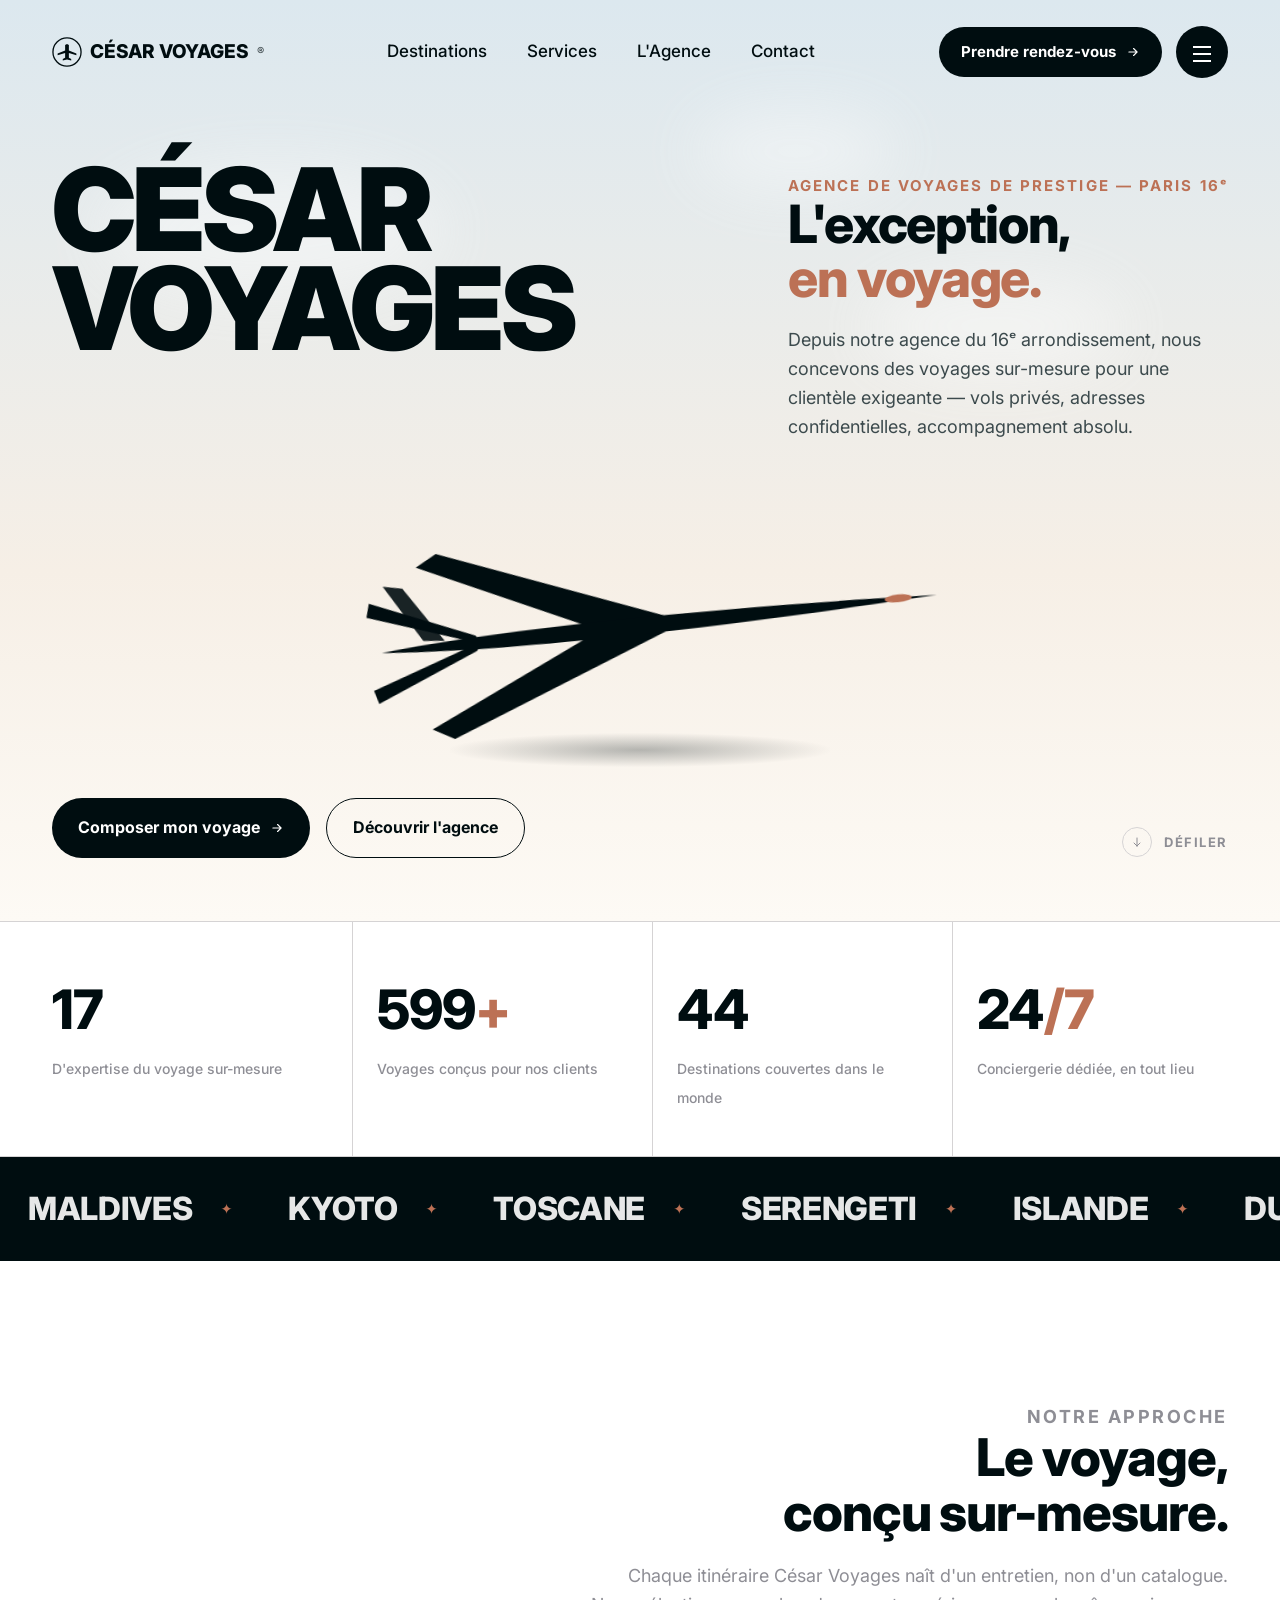
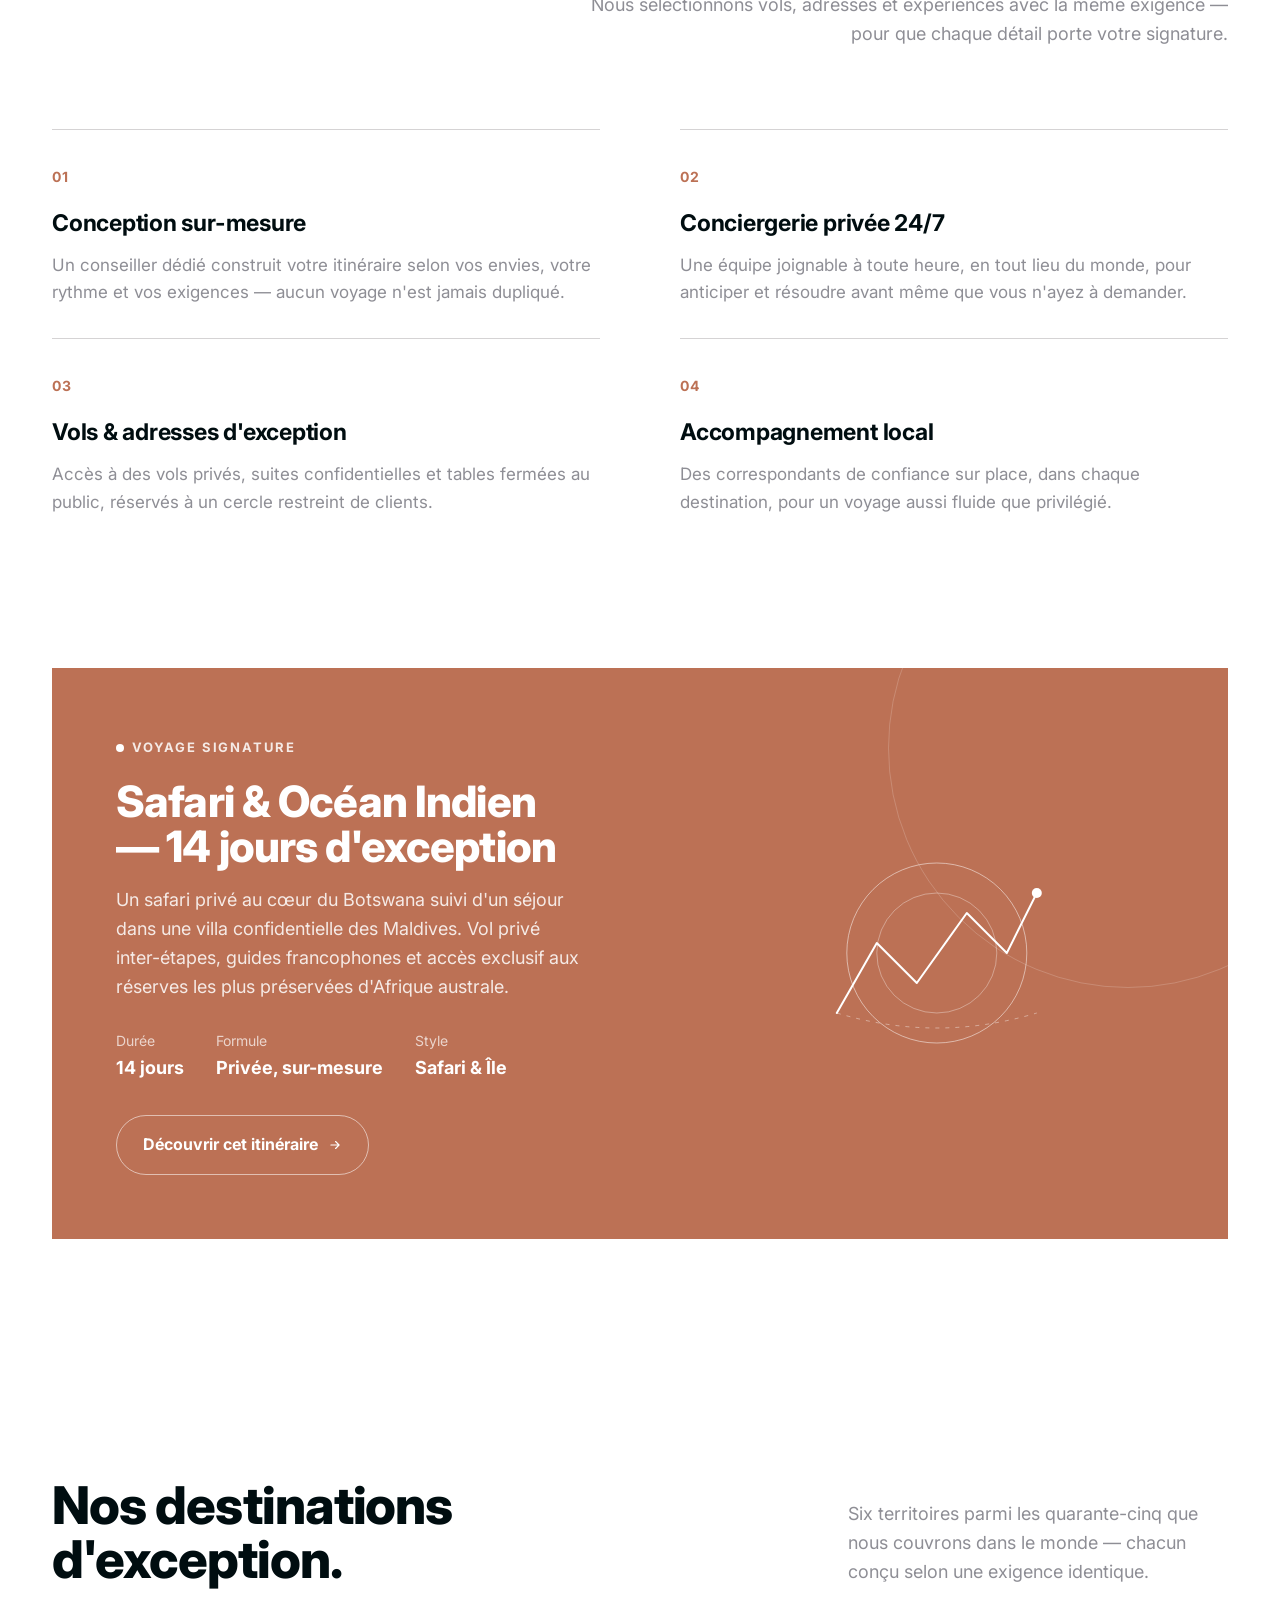
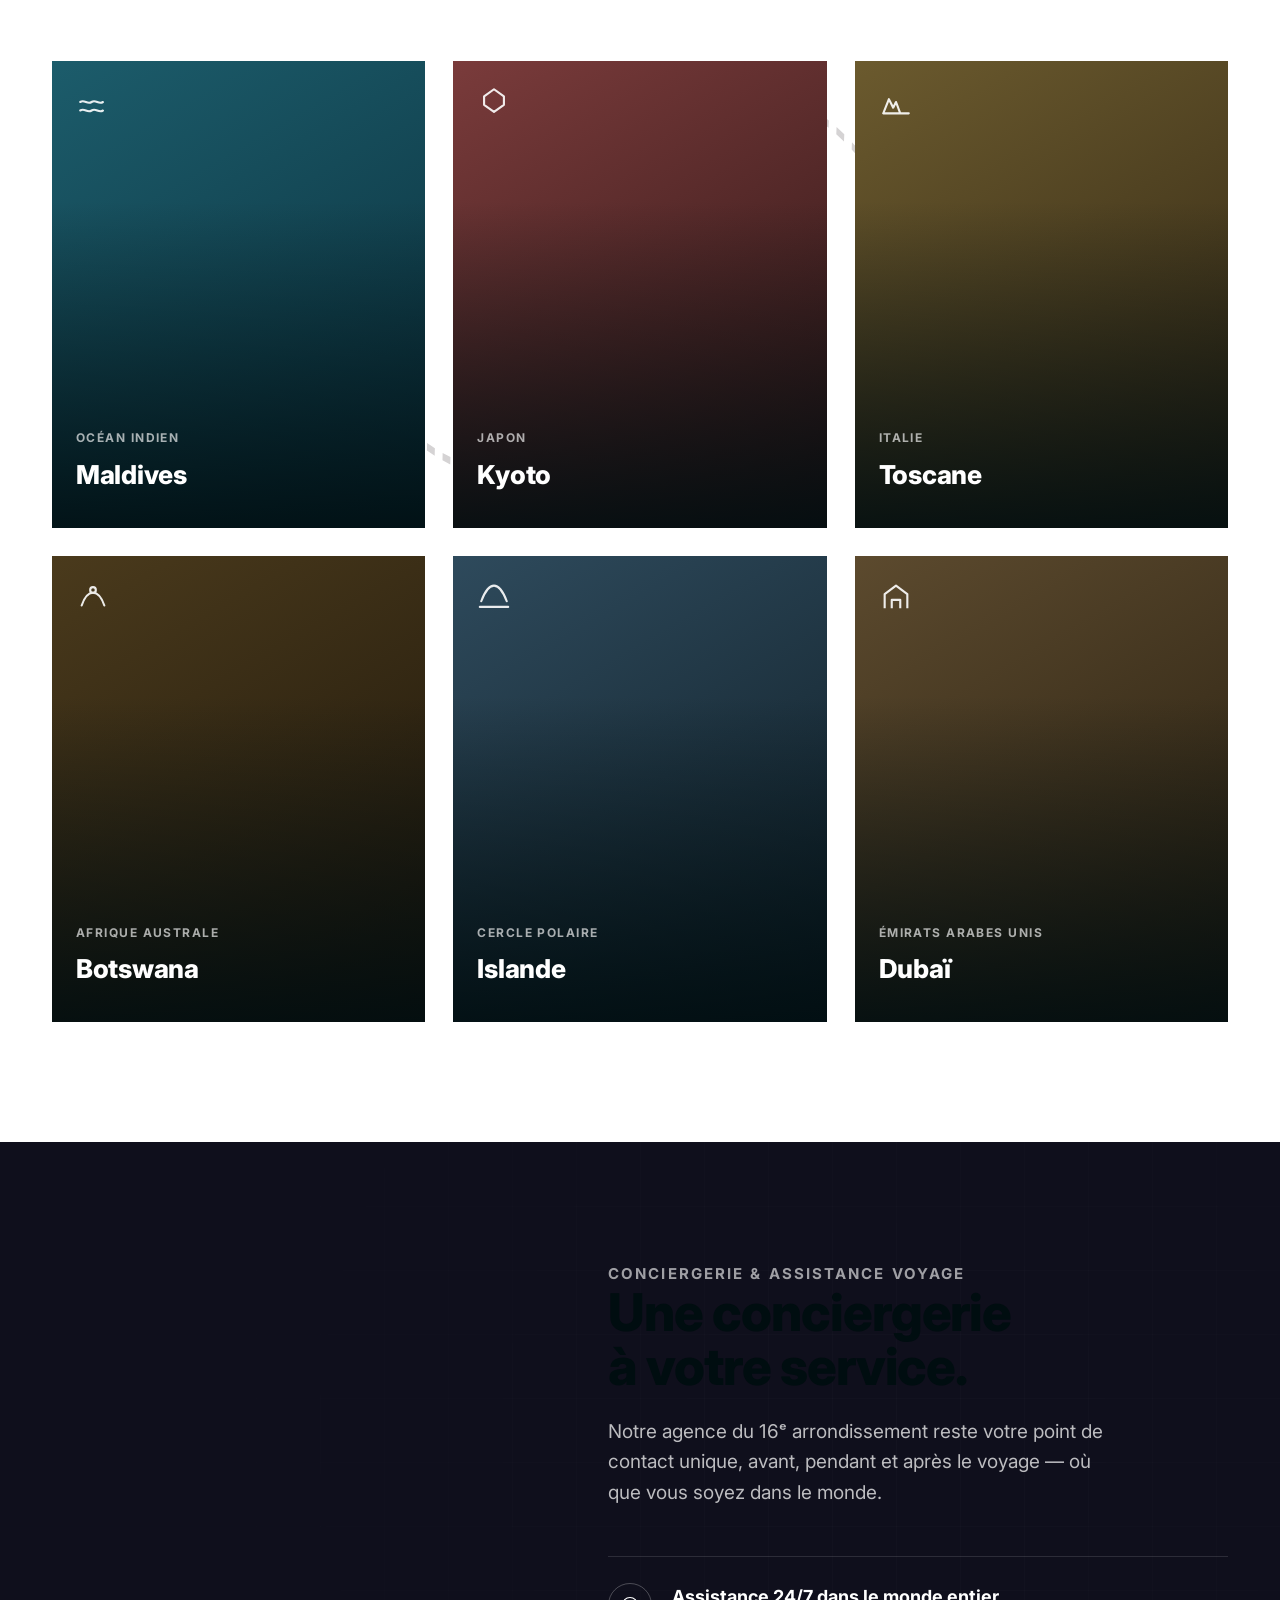
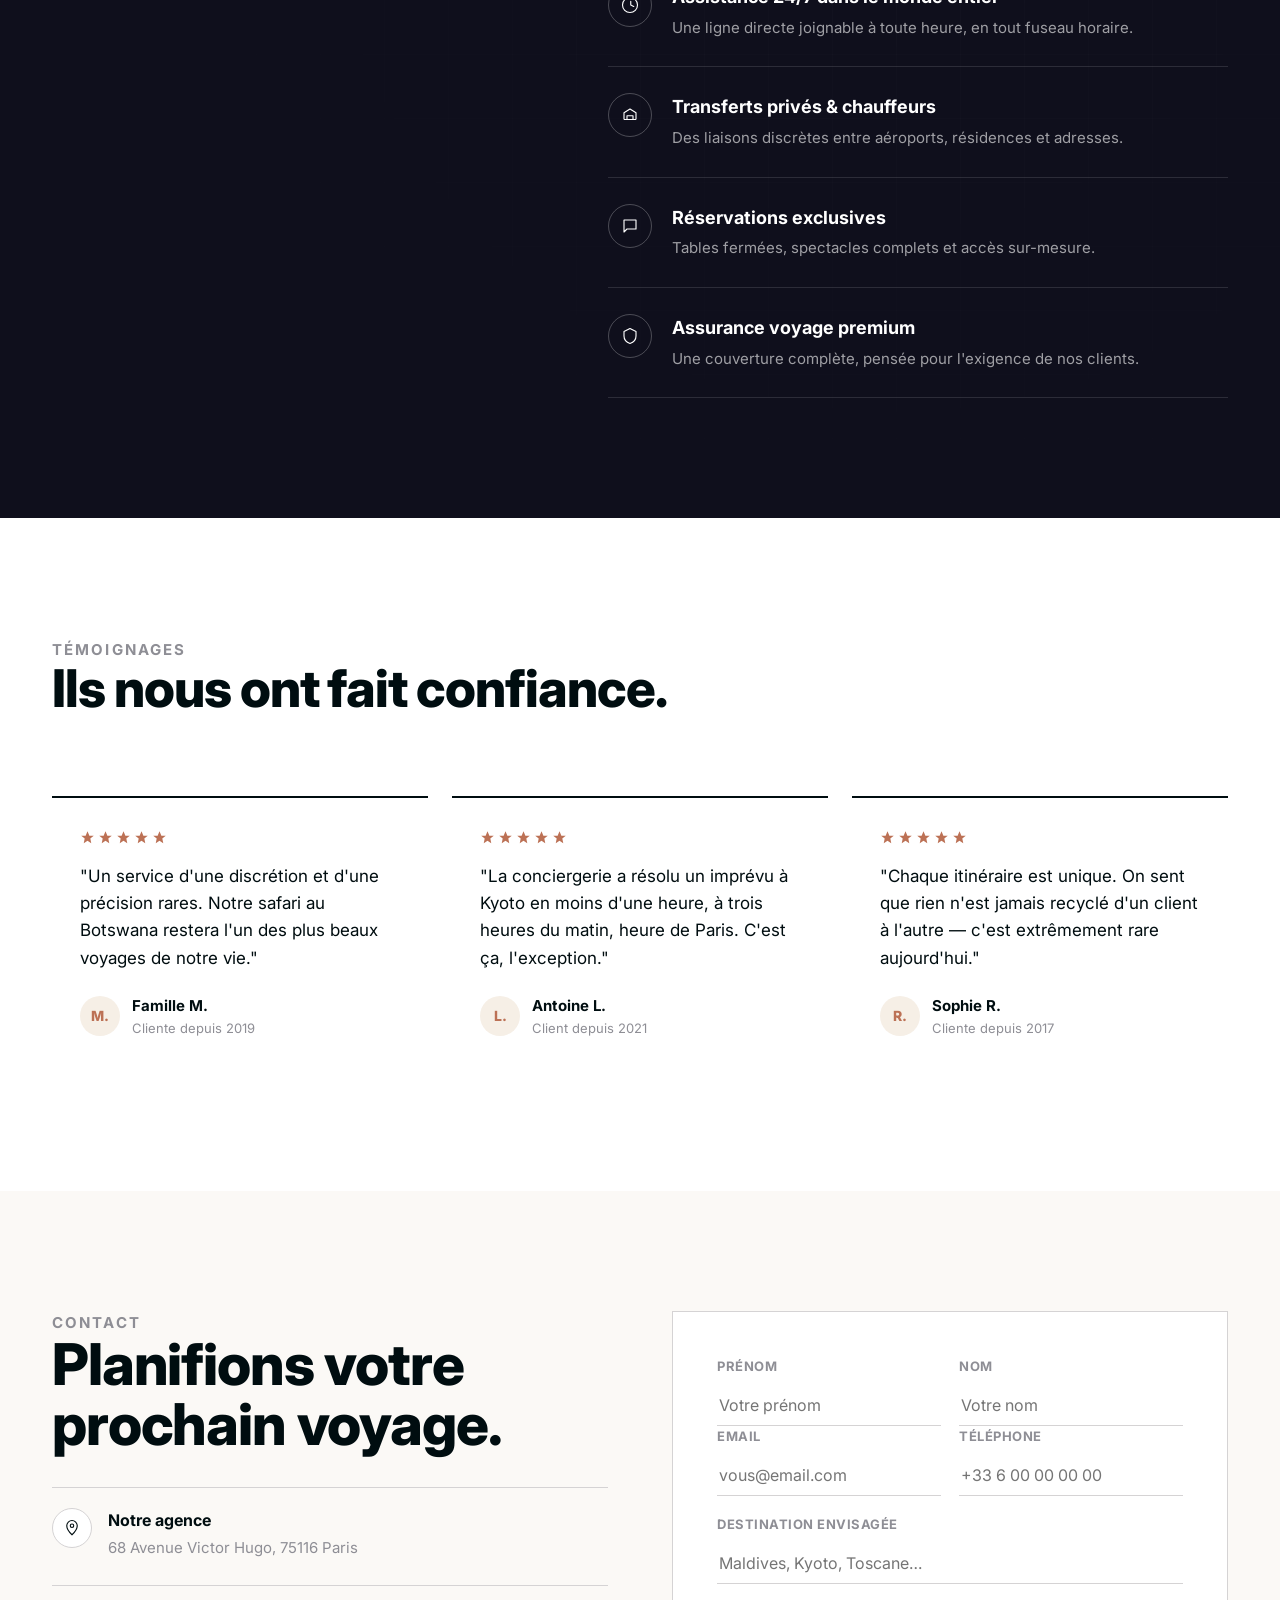
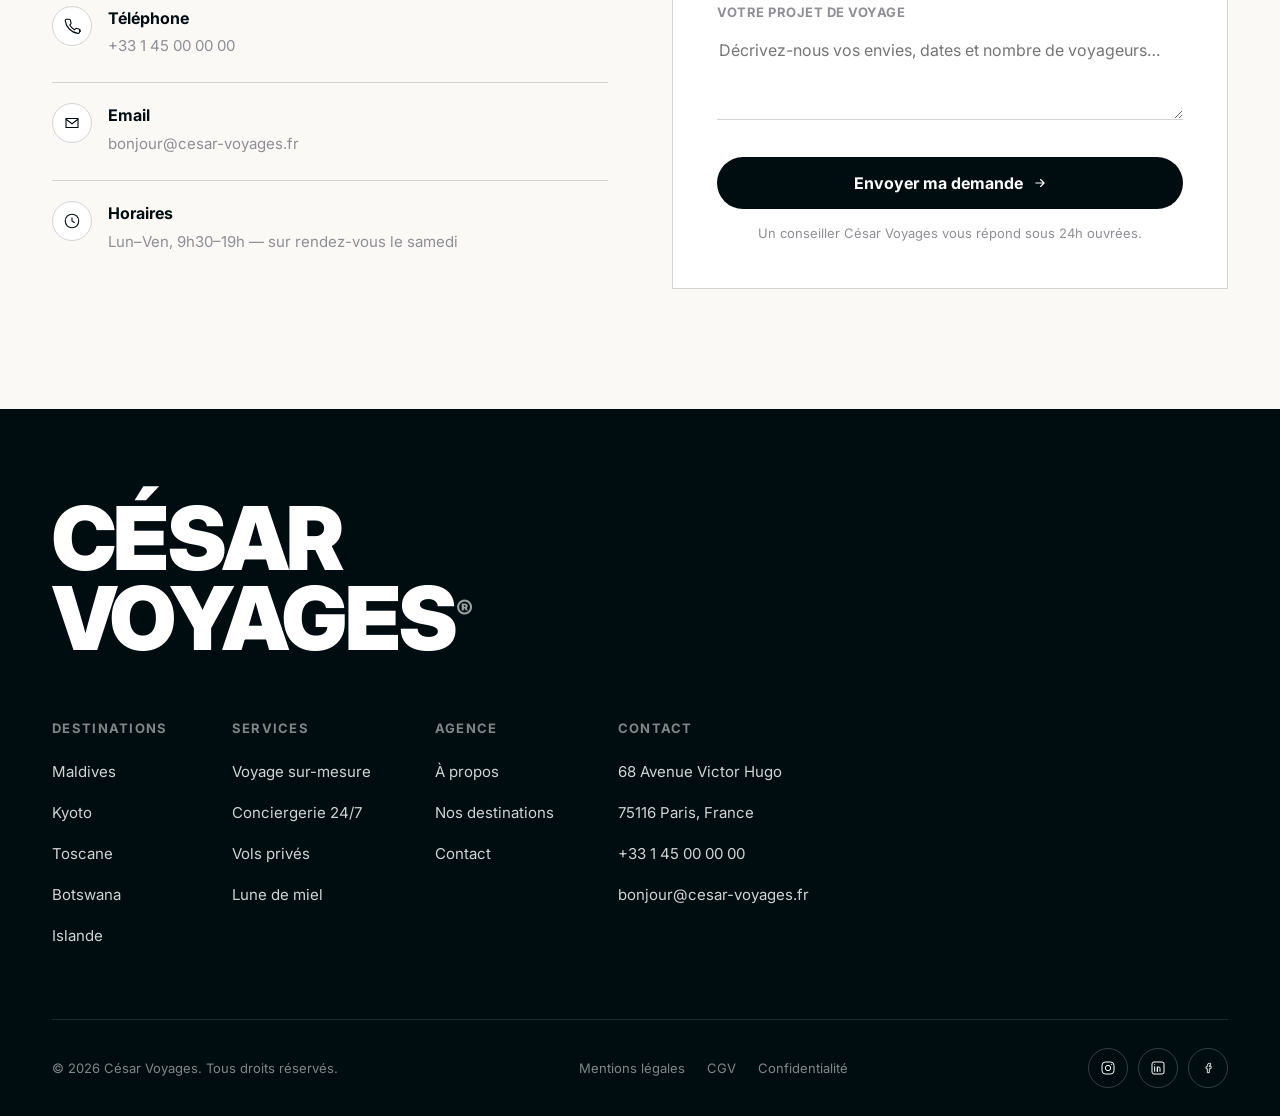
==== commit ae2a0ec4: "Ajouter une photo pour chaque destination et un jet réaliste au hero Remplace le jet vectoriel du he" ====
--- a/index.html
+++ b/index.html
@@ -73,7 +73,14 @@
     </div>
 
     <div class="hero-plane-stage" aria-hidden="true">
-      <svg class="hero-plane" viewBox="0 0 640 260" fill="none" xmlns="http://www.w3.org/2000/svg">
+      <div class="hero-plane-shadow"></div>
+      <img
+        class="hero-plane hero-plane-photo"
+        src="https://images.unsplash.com/photo-1583396060370-4be6c1eb7cd6?q=80&w=1400&auto=format&fit=crop"
+        alt=""
+        loading="eager"
+        onerror="this.remove(); document.getElementById('heroPlaneFallback').style.display='block';">
+      <svg id="heroPlaneFallback" class="hero-plane hero-plane-svg" viewBox="0 0 640 260" fill="none" xmlns="http://www.w3.org/2000/svg" style="display:none;">
         <!-- main wings (top view, swept) -->
         <path d="M352 124 L 118 34 L 96 46 L 300 140 Z" fill="#000d10"/>
         <path d="M352 136 L 118 226 L 96 214 L 300 120 Z" fill="#000d10"/>
@@ -229,6 +236,7 @@
       <div class="dest-grid">
         <a class="dest-card" href="#contact">
           <div class="dest-bg" style="background:linear-gradient(150deg,#1c5c6b,#0a2e3a);"></div>
+          <img class="dest-photo" src="https://images.unsplash.com/photo-1573843981267-be1999ff37cd?q=80&w=900&auto=format&fit=crop" alt="Villa sur pilotis aux Maldives" loading="lazy" onerror="this.remove();">
           <div class="dest-overlay"></div>
           <svg class="dest-icon" viewBox="0 0 24 24" fill="none"><path d="M3 18c3-2 5 2 8 0s5 2 8 0M3 12c3-2 5 2 8 0s5 2 8 0" stroke="#fff" stroke-width="1.5" stroke-linecap="round"/></svg>
           <div class="dest-arrow"><svg width="16" height="16" viewBox="0 0 24 24" fill="none"><path d="M7 17L17 7M17 7H9M17 7V15" stroke="#fff" stroke-width="2" stroke-linecap="round" stroke-linejoin="round"/></svg></div>
@@ -241,6 +249,7 @@
 
         <a class="dest-card" href="#contact">
           <div class="dest-bg" style="background:linear-gradient(150deg,#7a3b3b,#2a1414);"></div>
+          <img class="dest-photo" src="https://images.unsplash.com/photo-1493976040374-85c8e12f0c0e?q=80&w=900&auto=format&fit=crop" alt="Temple traditionnel à Kyoto" loading="lazy" onerror="this.remove();">
           <div class="dest-overlay"></div>
           <svg class="dest-icon" viewBox="0 0 24 24" fill="none"><path d="M12 3l7 5v6l-7 5-7-5V8l7-5z" stroke="#fff" stroke-width="1.5" stroke-linejoin="round"/></svg>
           <div class="dest-arrow"><svg width="16" height="16" viewBox="0 0 24 24" fill="none"><path d="M7 17L17 7M17 7H9M17 7V15" stroke="#fff" stroke-width="2" stroke-linecap="round" stroke-linejoin="round"/></svg></div>
@@ -253,6 +262,7 @@
 
         <a class="dest-card" href="#contact">
           <div class="dest-bg" style="background:linear-gradient(150deg,#6b5a2e,#2e2412);"></div>
+          <img class="dest-photo" src="https://images.unsplash.com/photo-1523906834658-6e24ef2386f9?q=80&w=900&auto=format&fit=crop" alt="Collines viticoles de Toscane" loading="lazy" onerror="this.remove();">
           <div class="dest-overlay"></div>
           <svg class="dest-icon" viewBox="0 0 24 24" fill="none"><path d="M3 20l4-10 3 6 2-4 3 8M3 20h18" stroke="#fff" stroke-width="1.5" stroke-linecap="round" stroke-linejoin="round"/></svg>
           <div class="dest-arrow"><svg width="16" height="16" viewBox="0 0 24 24" fill="none"><path d="M7 17L17 7M17 7H9M17 7V15" stroke="#fff" stroke-width="2" stroke-linecap="round" stroke-linejoin="round"/></svg></div>
@@ -265,6 +275,7 @@
 
         <a class="dest-card" href="#contact">
           <div class="dest-bg" style="background:linear-gradient(150deg,#4a3a1c,#1c150a);"></div>
+          <img class="dest-photo" src="https://images.unsplash.com/photo-1516426122078-c23e76319801?q=80&w=900&auto=format&fit=crop" alt="Safari privé au Botswana" loading="lazy" onerror="this.remove();">
           <div class="dest-overlay"></div>
           <svg class="dest-icon" viewBox="0 0 24 24" fill="none"><path d="M4 18c2-6 5-9 8-9s6 3 8 9" stroke="#fff" stroke-width="1.5" stroke-linecap="round"/><circle cx="12" cy="7" r="2" stroke="#fff" stroke-width="1.5"/></svg>
           <div class="dest-arrow"><svg width="16" height="16" viewBox="0 0 24 24" fill="none"><path d="M7 17L17 7M17 7H9M17 7V15" stroke="#fff" stroke-width="2" stroke-linecap="round" stroke-linejoin="round"/></svg></div>
@@ -277,6 +288,7 @@
 
         <a class="dest-card" href="#contact">
           <div class="dest-bg" style="background:linear-gradient(150deg,#2e4a5c,#0e1c24);"></div>
+          <img class="dest-photo" src="https://images.unsplash.com/photo-1476610182048-b716b8518aae?q=80&w=900&auto=format&fit=crop" alt="Paysage glaciaire d'Islande" loading="lazy" onerror="this.remove();">
           <div class="dest-overlay"></div>
           <svg class="dest-icon" viewBox="0 0 24 24" fill="none"><path d="M3 15c3-8 6-11 9-11s6 3 9 11" stroke="#fff" stroke-width="1.5" stroke-linecap="round"/><path d="M2 19h20" stroke="#fff" stroke-width="1.5" stroke-linecap="round"/></svg>
           <div class="dest-arrow"><svg width="16" height="16" viewBox="0 0 24 24" fill="none"><path d="M7 17L17 7M17 7H9M17 7V15" stroke="#fff" stroke-width="2" stroke-linecap="round" stroke-linejoin="round"/></svg></div>
@@ -289,6 +301,7 @@
 
         <a class="dest-card" href="#contact">
           <div class="dest-bg" style="background:linear-gradient(150deg,#5c4a2e,#241c0e);"></div>
+          <img class="dest-photo" src="https://images.unsplash.com/photo-1512453979798-5ea266f8880c?q=80&w=900&auto=format&fit=crop" alt="Skyline de Dubaï" loading="lazy" onerror="this.remove();">
           <div class="dest-overlay"></div>
           <svg class="dest-icon" viewBox="0 0 24 24" fill="none"><path d="M4 20V10l8-6 8 6v10M9 20v-6h6v6" stroke="#fff" stroke-width="1.5" stroke-linejoin="round"/></svg>
           <div class="dest-arrow"><svg width="16" height="16" viewBox="0 0 24 24" fill="none"><path d="M7 17L17 7M17 7H9M17 7V15" stroke="#fff" stroke-width="2" stroke-linecap="round" stroke-linejoin="round"/></svg></div>
--- a/css/style.css
+++ b/css/style.css
@@ -506,6 +506,35 @@
   animation: planeIn 1.3s var(--ease-out) 0.5s forwards, planeFloat 7s ease-in-out 1.9s infinite;
 }
 
+.hero-plane-photo {
+  width: min(72vw, 760px);
+  height: clamp(220px, 30vw, 380px);
+  object-fit: cover;
+  border-radius: 12px;
+  -webkit-mask-image: radial-gradient(ellipse 62% 58% at 50% 50%, black 48%, transparent 82%);
+  mask-image: radial-gradient(ellipse 62% 58% at 50% 50%, black 48%, transparent 82%);
+  filter: drop-shadow(0 30px 40px rgba(0, 13, 16, 0.25));
+}
+
+.hero-plane-svg { width: min(78vw, 620px); }
+
+.hero-plane-shadow {
+  position: absolute;
+  left: 50%;
+  bottom: 6%;
+  width: min(46vw, 380px);
+  height: 34px;
+  background: radial-gradient(ellipse, rgba(0, 13, 16, 0.28) 0%, transparent 72%);
+  transform: translateX(-50%);
+  animation: shadowPulse 7s ease-in-out 1.9s infinite;
+  z-index: -1;
+}
+
+@keyframes shadowPulse {
+  0%, 100% { transform: translateX(-50%) scale(1); opacity: 0.9; }
+  50% { transform: translateX(-50%) scale(0.86); opacity: 0.55; }
+}
+
 @keyframes planeIn {
   from { opacity: 0; transform: translate(-46%, -42%) rotate(-14deg) scale(0.85); }
   to { opacity: 1; transform: translate(-50%, -50%) rotate(-6deg) scale(1); }
@@ -896,7 +925,20 @@
   transition: transform 1.1s var(--ease-out);
 }
 
-.dest-card:hover .dest-bg { transform: scale(1.08); }
+.dest-card .dest-photo {
+  position: absolute;
+  inset: 0;
+  width: 100%;
+  height: 100%;
+  object-fit: cover;
+  transition: transform 1.1s var(--ease-out), filter 1.1s var(--ease-out);
+  filter: saturate(0.9) brightness(0.92);
+}
+
+.dest-card:hover .dest-bg,
+.dest-card:hover .dest-photo { transform: scale(1.08); }
+
+.dest-card:hover .dest-photo { filter: saturate(1) brightness(0.98); }
 
 .dest-card .dest-overlay {
   position: absolute;
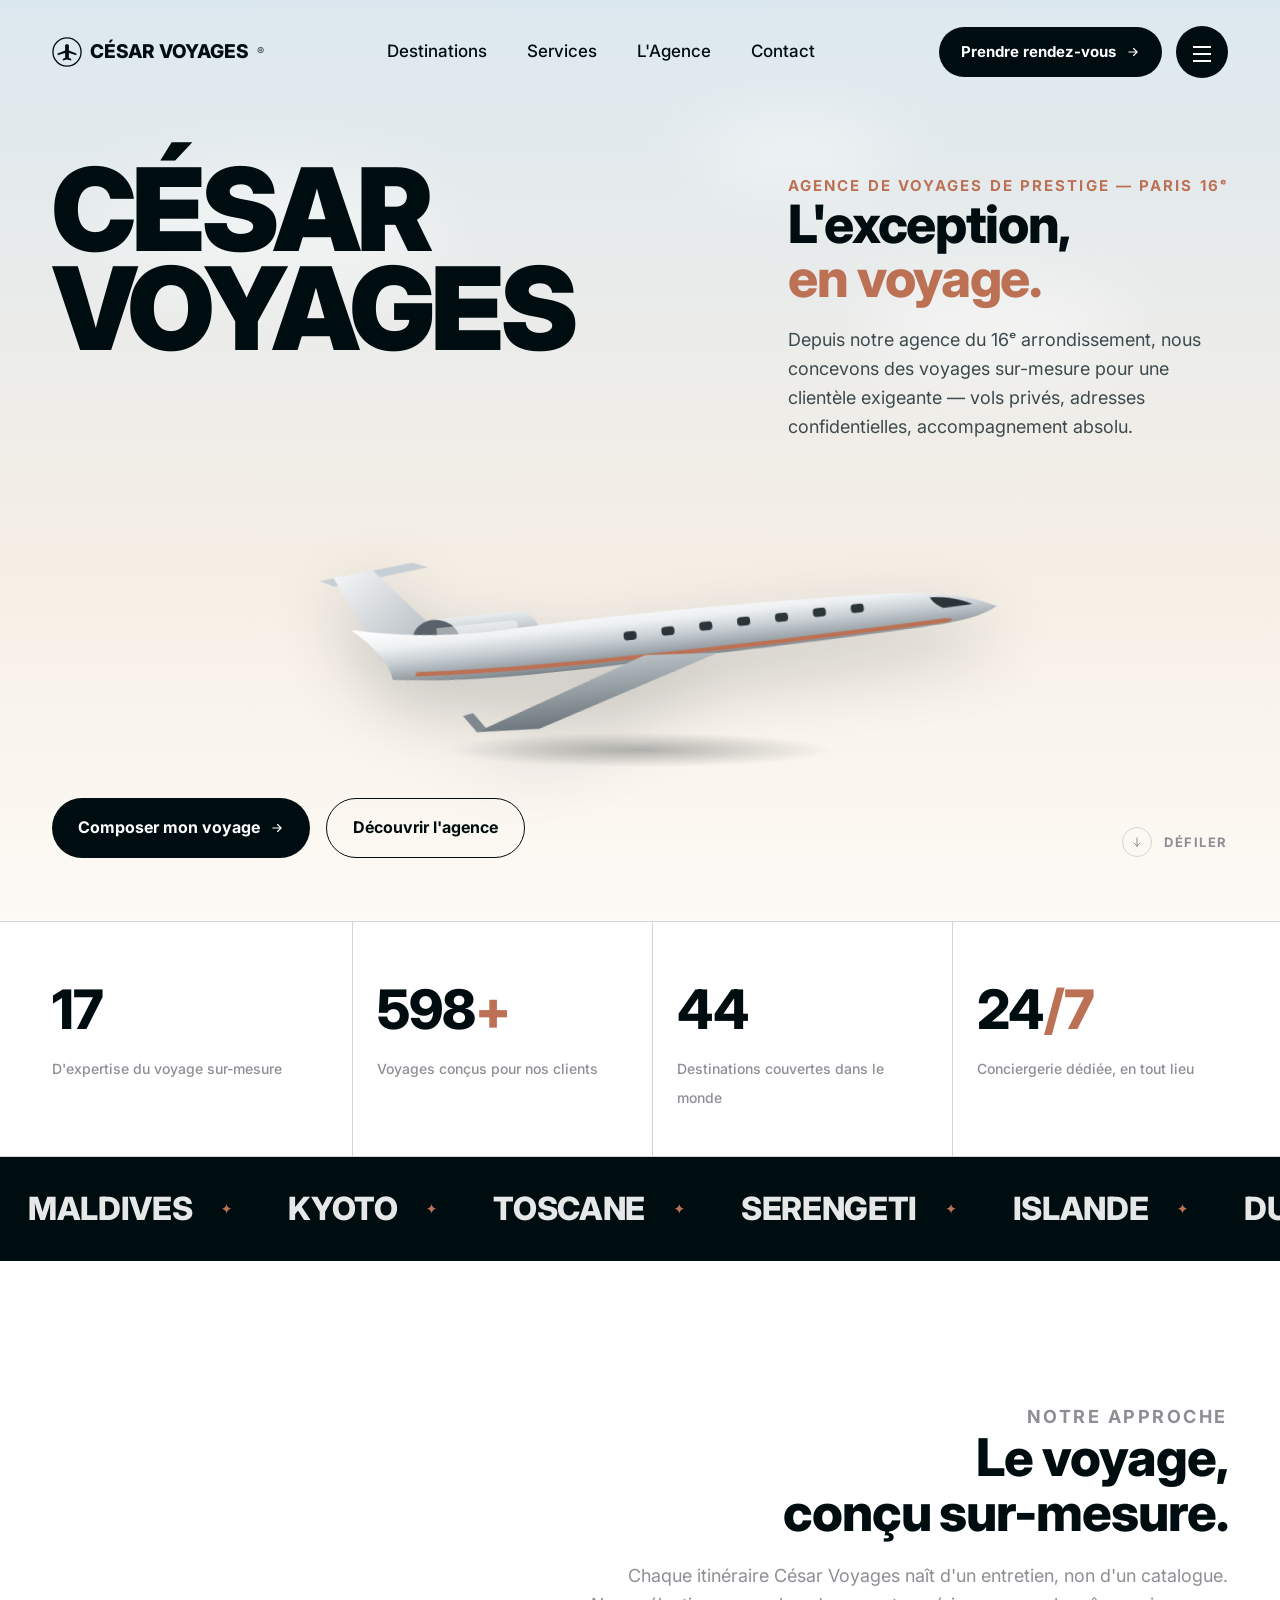
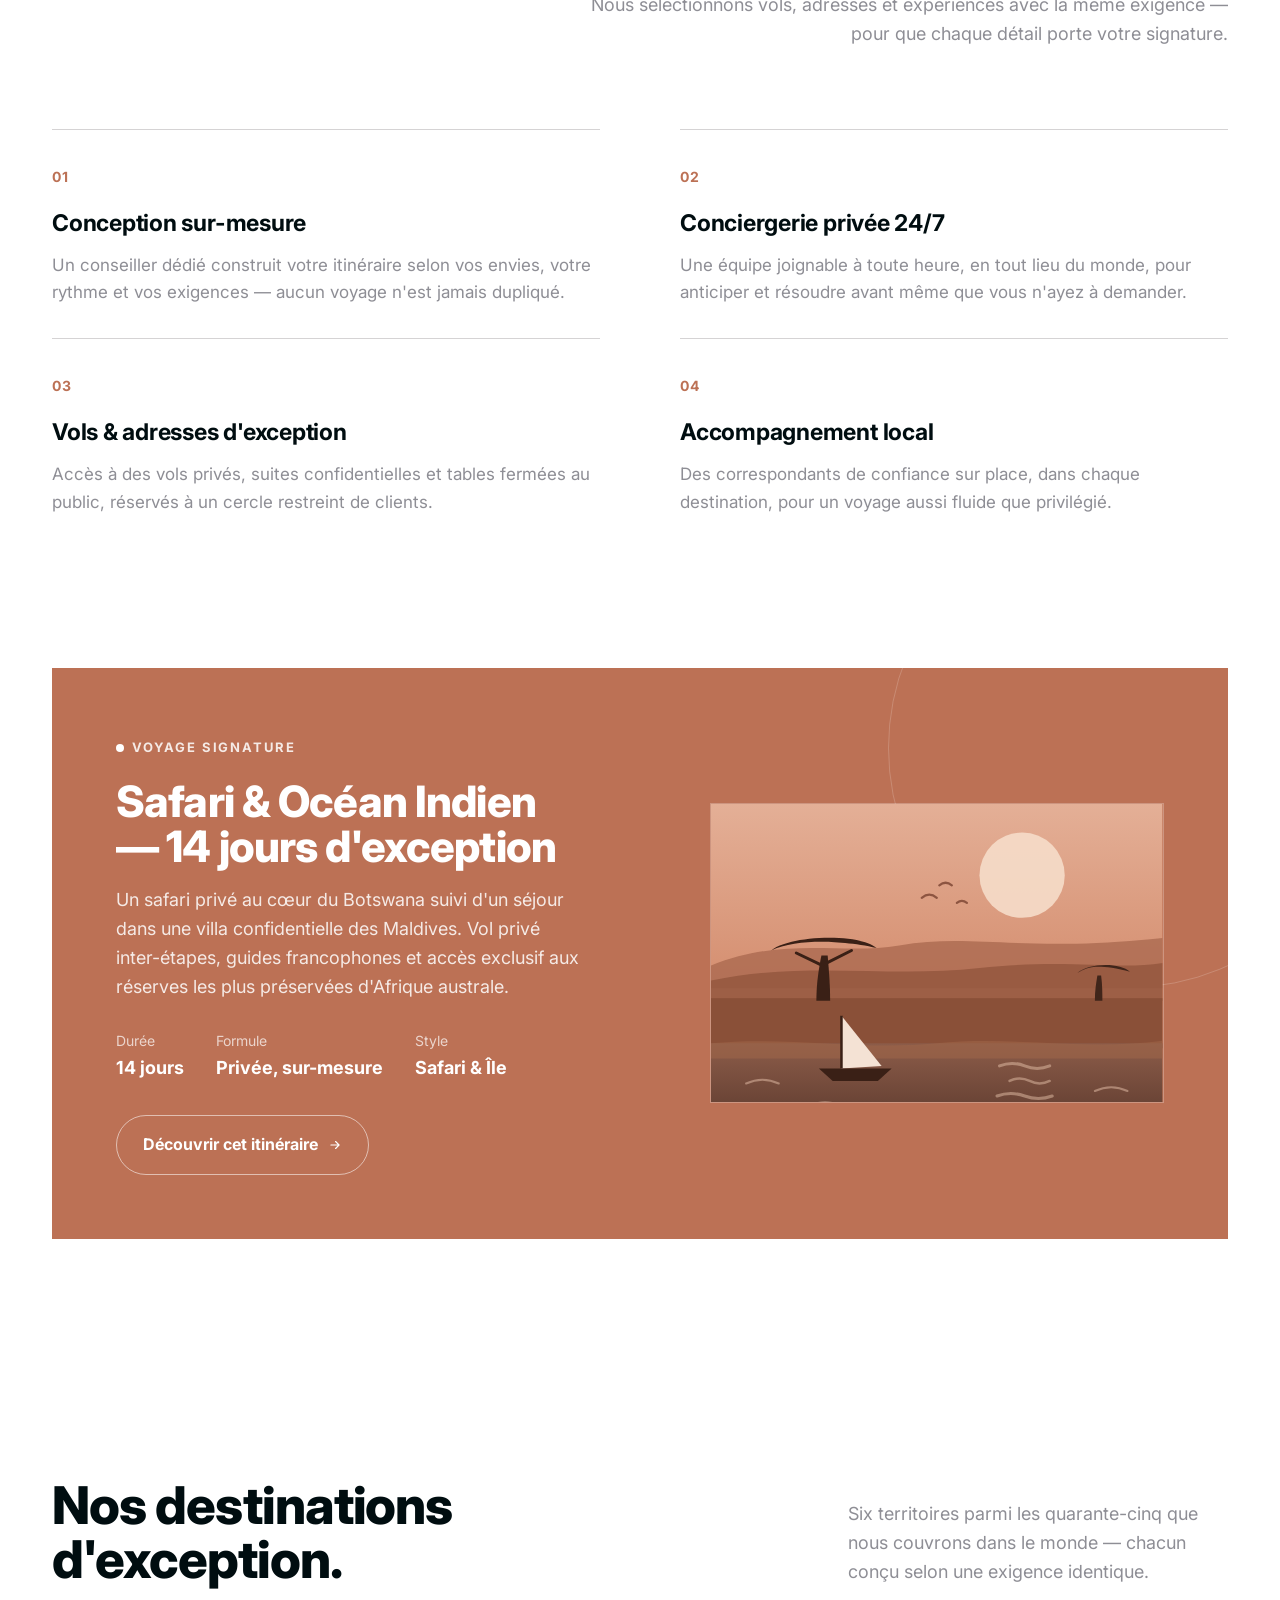
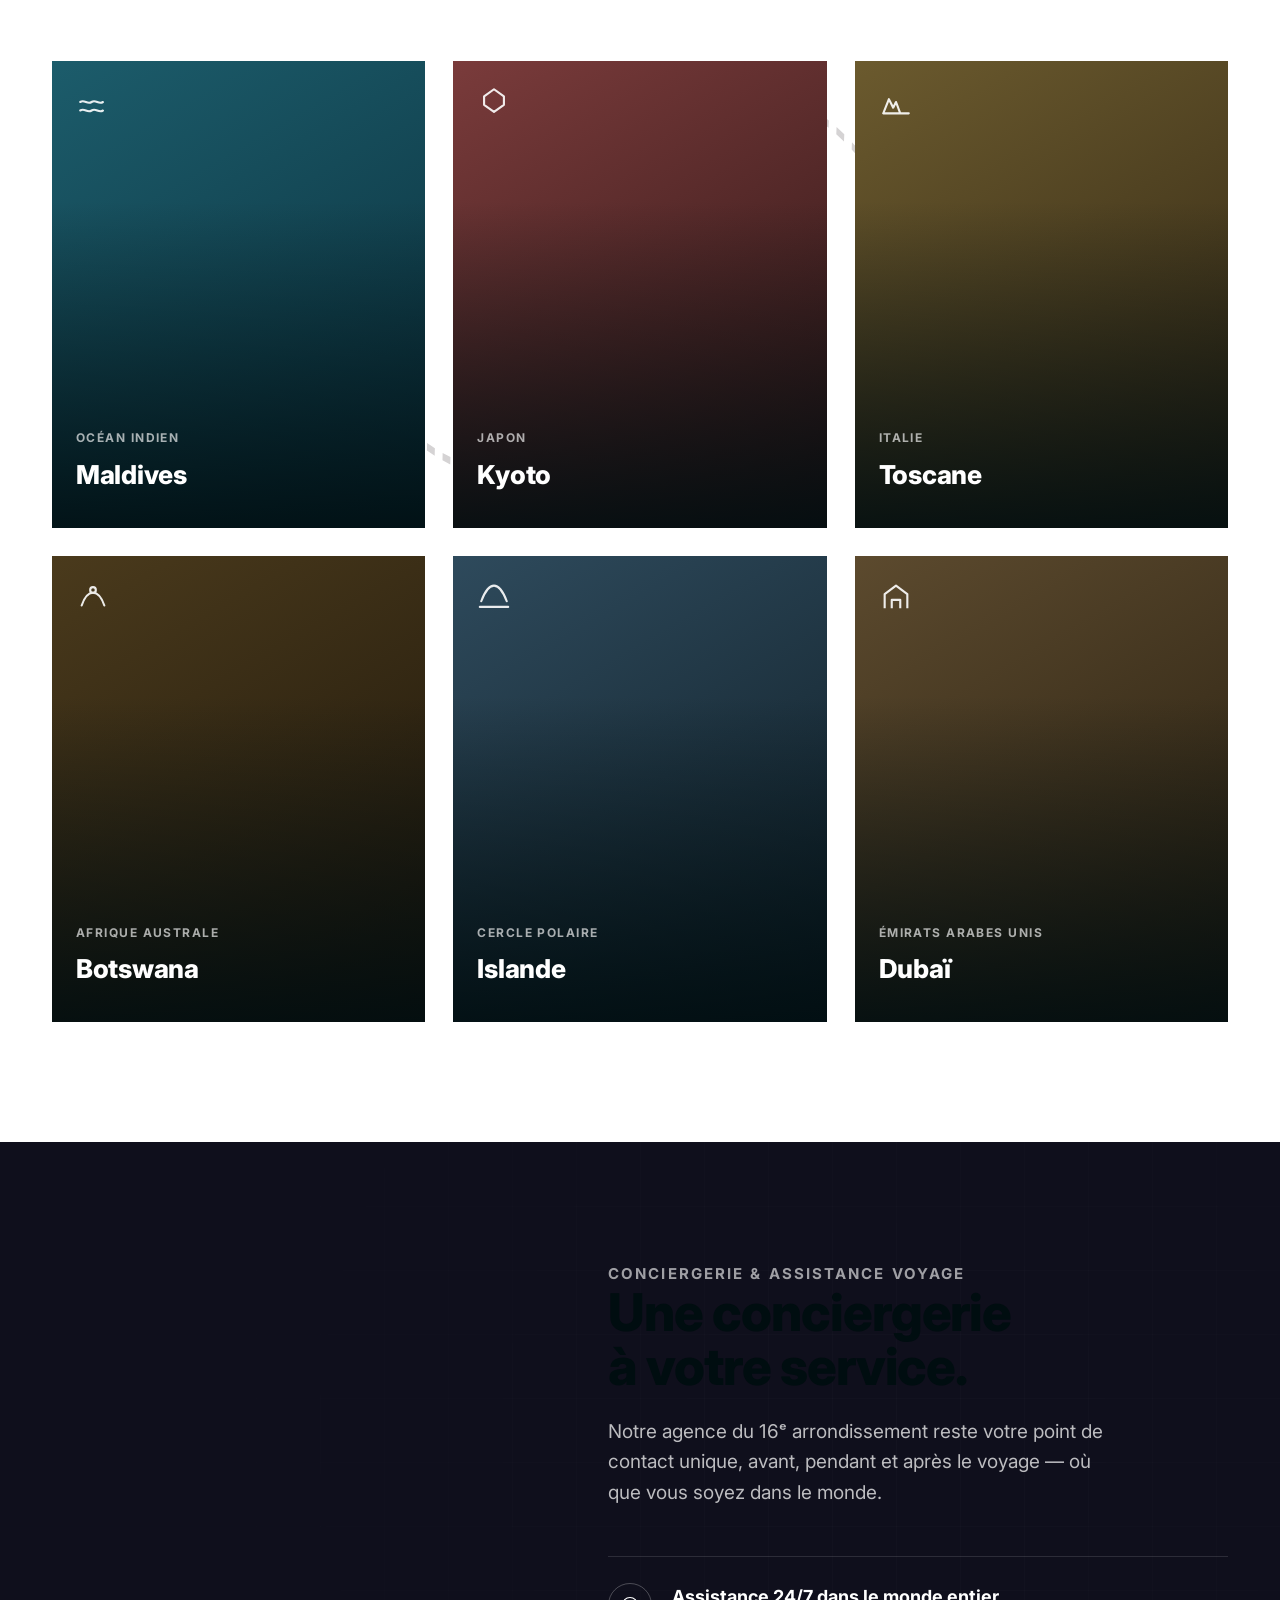
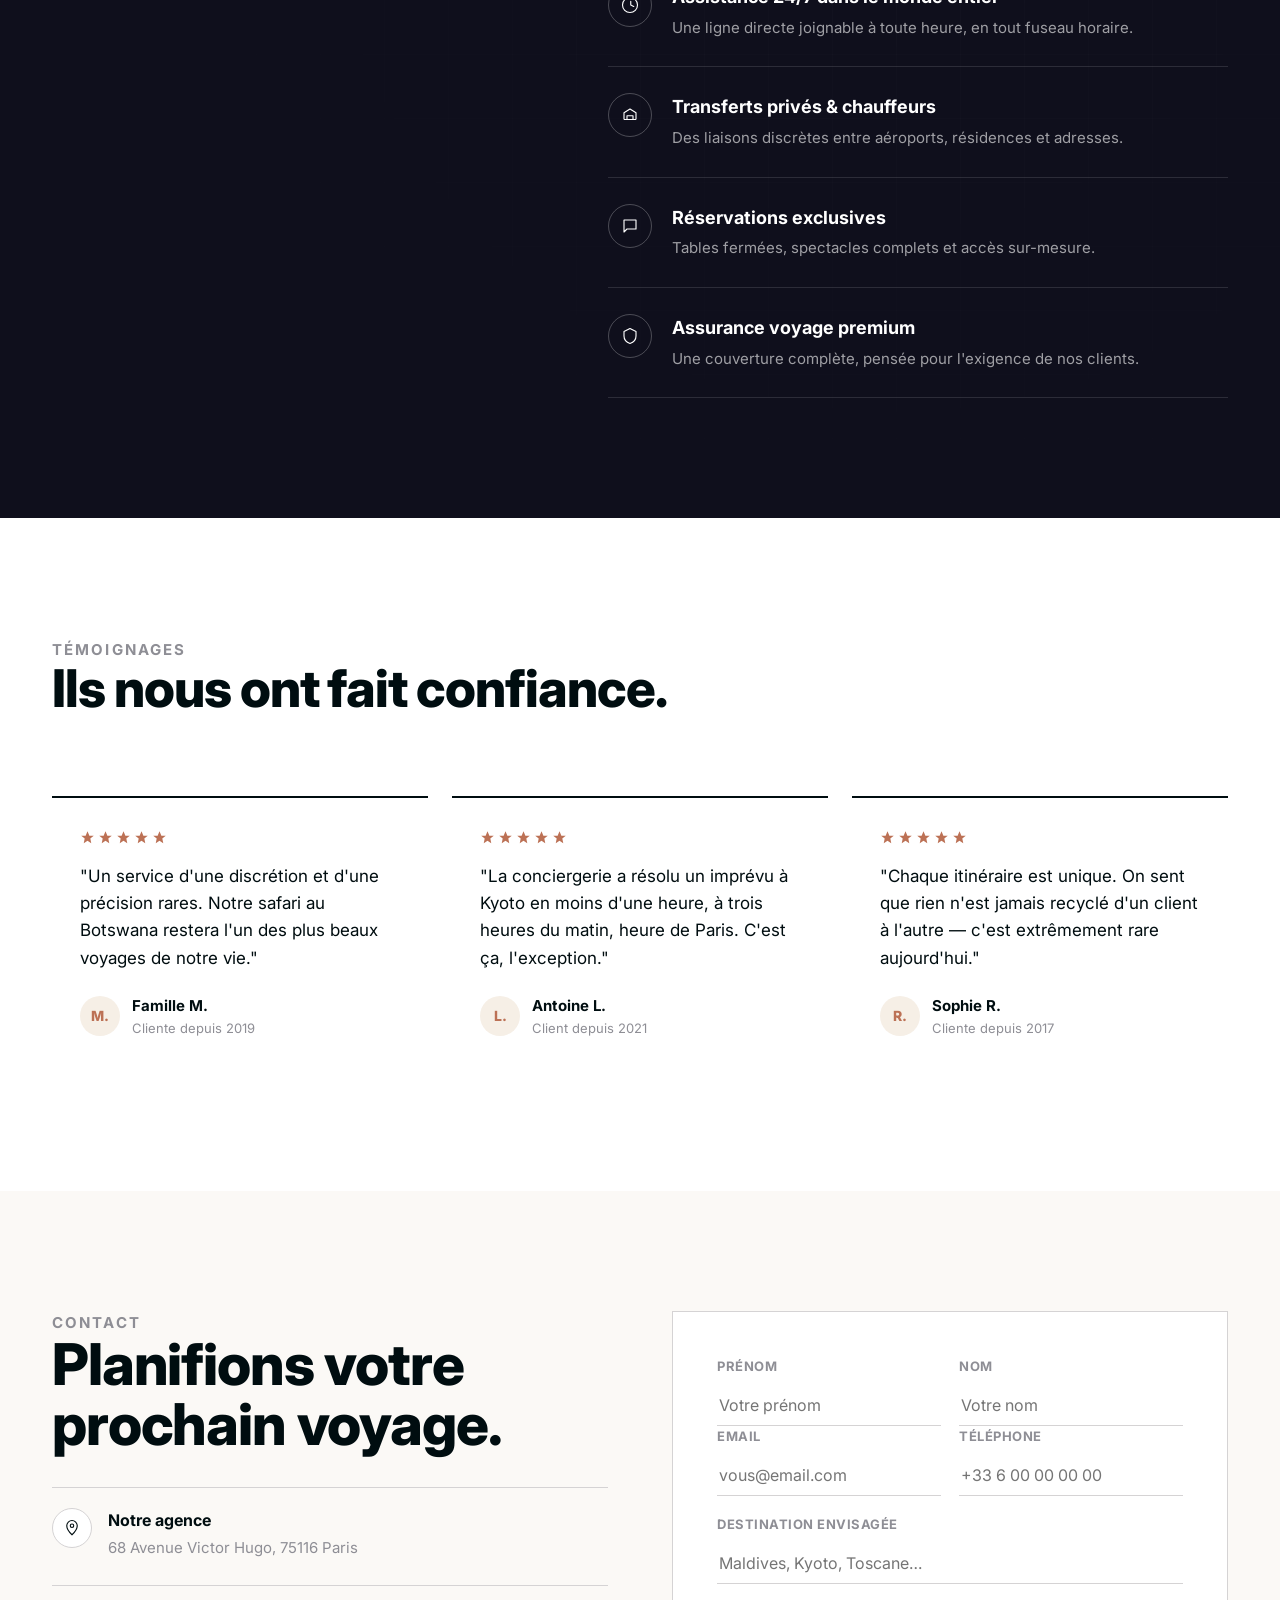
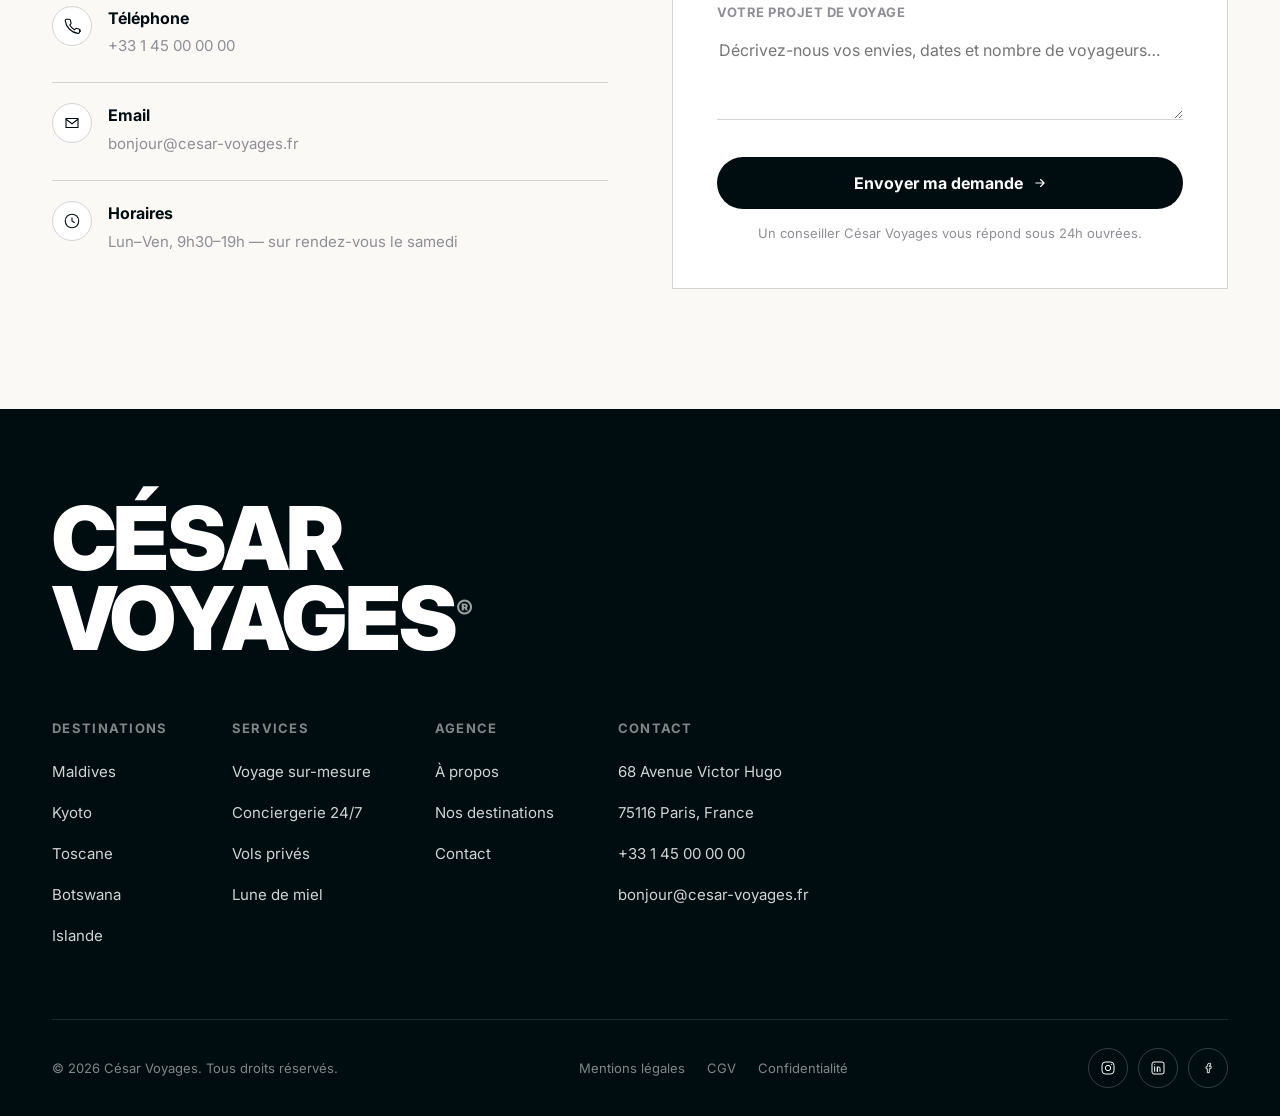
==== commit f0f38793: "Remplacer le jet du hero et le graphique de la carte signature Le hero affiche désormais un jet priv" ====
--- a/index.html
+++ b/index.html
@@ -74,29 +74,73 @@
 
     <div class="hero-plane-stage" aria-hidden="true">
       <div class="hero-plane-shadow"></div>
-      <img
-        class="hero-plane hero-plane-photo"
-        src="https://images.unsplash.com/photo-1583396060370-4be6c1eb7cd6?q=80&w=1400&auto=format&fit=crop"
-        alt=""
-        loading="eager"
-        onerror="this.remove(); document.getElementById('heroPlaneFallback').style.display='block';">
-      <svg id="heroPlaneFallback" class="hero-plane hero-plane-svg" viewBox="0 0 640 260" fill="none" xmlns="http://www.w3.org/2000/svg" style="display:none;">
-        <!-- main wings (top view, swept) -->
-        <path d="M352 124 L 118 34 L 96 46 L 300 140 Z" fill="#000d10"/>
-        <path d="M352 136 L 118 226 L 96 214 L 300 120 Z" fill="#000d10"/>
-        <!-- tail wings -->
-        <path d="M150 122 L 44 78 L 40 92 L 158 132 Z" fill="#000d10"/>
-        <path d="M150 138 L 44 182 L 40 168 L 158 128 Z" fill="#000d10"/>
+      <svg class="hero-plane" viewBox="0 0 900 300" fill="none" xmlns="http://www.w3.org/2000/svg">
+        <defs>
+          <linearGradient id="fuselage" x1="0" y1="0" x2="0" y2="1">
+            <stop offset="0%" stop-color="#ffffff"/>
+            <stop offset="34%" stop-color="#eef1f3"/>
+            <stop offset="62%" stop-color="#c3cacf"/>
+            <stop offset="100%" stop-color="#7d868c"/>
+          </linearGradient>
+          <linearGradient id="finGrad" x1="0" y1="0" x2="1" y2="1">
+            <stop offset="0%" stop-color="#f4f6f7"/>
+            <stop offset="100%" stop-color="#aab2b8"/>
+          </linearGradient>
+          <linearGradient id="wingGrad" x1="0" y1="0" x2="0" y2="1">
+            <stop offset="0%" stop-color="#b8c0c5"/>
+            <stop offset="100%" stop-color="#6d767c"/>
+          </linearGradient>
+          <linearGradient id="engineGrad" x1="0" y1="0" x2="0" y2="1">
+            <stop offset="0%" stop-color="#e9edef"/>
+            <stop offset="55%" stop-color="#aeb6bb"/>
+            <stop offset="100%" stop-color="#6b7379"/>
+          </linearGradient>
+        </defs>
+
+        <!-- horizontal stabilizer (T-tail) -->
+        <path d="M88 60 L 196 50 L 214 57 L 104 68 Z" fill="#c8cfd4"/>
         <!-- vertical fin -->
-        <path d="M96 122 L 60 62 L 80 66 L 118 124 Z" fill="#000d10" opacity="0.9"/>
+        <path d="M150 158 L 104 58 L 150 54 L 232 150 Z" fill="url(#finGrad)"/>
+        <path d="M150 158 L 232 150 L 210 158 Z" fill="#9aa3a9"/>
+
+        <!-- rear-mounted engine nacelle -->
+        <path d="M212 118 h 96 a 26 26 0 0 1 0 52 h -96 a 26 26 0 0 1 0 -52 Z" fill="url(#engineGrad)"/>
+        <path d="M212 118 a 26 26 0 0 0 0 52 a 30 26 0 0 0 0 -52 Z" fill="#59626a"/>
+        <path d="M216 128 h 88 a 6 6 0 0 1 0 12 h -88 Z" fill="#ffffff" opacity="0.45"/>
+        <!-- pylon joining engine to fuselage -->
+        <path d="M300 160 L 330 150 L 352 176 L 312 178 Z" fill="#98a1a7"/>
+
         <!-- fuselage -->
-        <path d="M52 130
-                 C 180 118 380 120 560 127
-                 L 628 130
-                 L 560 133
-                 C 380 140 180 142 52 130 Z" fill="#000d10"/>
-        <!-- cockpit accent -->
-        <ellipse cx="588" cy="129.5" rx="14" ry="4" fill="#bc7155"/>
+        <path d="M862 170
+                 C 830 154 796 146 742 143
+                 C 600 136 420 134 300 138
+                 C 236 140 178 134 118 120
+                 C 150 148 158 168 160 182
+                 C 232 192 300 194 420 192
+                 C 580 190 720 188 800 184
+                 C 830 182 850 177 862 170 Z"
+              fill="url(#fuselage)"/>
+
+        <!-- clay cheatline -->
+        <path d="M188 176 C 320 186 560 184 800 178 C 812 178 812 182 800 183 C 560 189 320 191 186 181 Z" fill="#bc7155"/>
+
+        <!-- cabin windows -->
+        <g fill="#2b3439">
+          <rect x="430" y="155" width="15" height="10" rx="4"/>
+          <rect x="474" y="154" width="15" height="10" rx="4"/>
+          <rect x="518" y="153" width="15" height="10" rx="4"/>
+          <rect x="562" y="152" width="15" height="10" rx="4"/>
+          <rect x="606" y="152" width="15" height="10" rx="4"/>
+          <rect x="650" y="151" width="15" height="10" rx="4"/>
+          <rect x="694" y="151" width="15" height="10" rx="4"/>
+        </g>
+        <!-- cockpit glass -->
+        <path d="M786 152 C 806 153 822 158 834 165 L 800 166 C 792 161 788 157 786 152 Z" fill="#2b3439"/>
+
+        <!-- near wing (in front, swept back) -->
+        <path d="M452 184 L 250 252 L 322 256 L 536 190 Z" fill="url(#wingGrad)"/>
+        <!-- winglet -->
+        <path d="M250 252 L 236 232 L 248 230 L 262 250 Z" fill="#7f888e"/>
       </svg>
     </div>
 
@@ -205,12 +249,73 @@
         </a>
       </div>
       <div class="featured-visual" aria-hidden="true">
-        <svg viewBox="0 0 320 260" fill="none">
-          <circle cx="160" cy="130" r="90" stroke="rgba(255,255,255,0.5)" stroke-width="1"/>
-          <circle cx="160" cy="130" r="60" stroke="rgba(255,255,255,0.35)" stroke-width="1"/>
-          <path d="M60 190 L 100 120 L 140 160 L 190 90 L 230 130 L 260 70" stroke="#fff" stroke-width="2" stroke-linecap="round" stroke-linejoin="round"/>
-          <circle cx="260" cy="70" r="5" fill="#fff"/>
-          <path d="M60 190 Q 160 220 260 190" stroke="rgba(255,255,255,0.4)" stroke-width="1" stroke-dasharray="4 6"/>
+        <svg viewBox="0 0 360 280" fill="none" preserveAspectRatio="xMidYMid slice">
+          <defs>
+            <linearGradient id="skyWarm" x1="0" y1="0" x2="0" y2="1">
+              <stop offset="0%" stop-color="#e6b49c"/>
+              <stop offset="55%" stop-color="#d69173"/>
+              <stop offset="100%" stop-color="#c47c5f"/>
+            </linearGradient>
+            <linearGradient id="seaWarm" x1="0" y1="0" x2="0" y2="1">
+              <stop offset="0%" stop-color="#8c5c49"/>
+              <stop offset="100%" stop-color="#5c3a2e"/>
+            </linearGradient>
+            <clipPath id="frameClip">
+              <rect x="0" y="0" width="360" height="280"/>
+            </clipPath>
+          </defs>
+
+          <g clip-path="url(#frameClip)">
+            <!-- sky -->
+            <rect x="0" y="0" width="360" height="280" fill="url(#skyWarm)"/>
+            <!-- sun -->
+            <circle cx="248" cy="78" r="34" fill="#f6dcc8" opacity="0.92"/>
+            <!-- distant hills -->
+            <path d="M0 150 C 60 126 104 142 150 134 C 208 124 250 140 360 128 L 360 168 L 0 168 Z" fill="#a9674e" opacity="0.75"/>
+            <path d="M0 162 C 78 146 140 160 214 152 C 286 144 322 154 360 148 L 360 178 L 0 178 Z" fill="#94573f" opacity="0.85"/>
+
+            <!-- savanna ground -->
+            <rect x="0" y="176" width="360" height="40" fill="#8a5038"/>
+
+            <!-- large acacia, flat-topped -->
+            <path d="M84 178 C 84 164 86 152 88 142 L 93 142 C 94 154 95 166 95 178 Z" fill="#3a2016"/>
+            <path d="M89 150 L 68 140 M 92 148 L 112 138" stroke="#3a2016" stroke-width="2.4" stroke-linecap="round"/>
+            <path d="M48 138 C 62 126 118 124 132 136 C 116 132 96 131 88 131 C 74 131 58 133 48 138 Z" fill="#3a2016"/>
+
+            <!-- small distant acacia -->
+            <path d="M306 178 C 306 170 307 164 308 158 L 311 158 C 312 166 312 172 312 178 Z" fill="#40251a"/>
+            <path d="M292 156 C 300 148 326 147 334 155 C 324 152 314 151 309 151 C 301 151 297 153 292 156 Z" fill="#40251a"/>
+
+            <!-- birds -->
+            <g stroke="#7a4331" stroke-width="1.8" stroke-linecap="round" fill="none" opacity="0.8">
+              <path d="M168 96 q 6 -5 12 0"/>
+              <path d="M182 86 q 5 -4 10 0"/>
+              <path d="M196 100 q 4 -3 8 0"/>
+            </g>
+
+            <!-- ocean -->
+            <rect x="0" y="212" width="360" height="68" fill="url(#seaWarm)"/>
+            <path d="M0 212 C 60 206 120 218 180 212 C 240 206 300 218 360 210 L 360 224 L 0 224 Z" fill="#a06649" opacity="0.55"/>
+            <!-- sun shimmer on water -->
+            <g stroke="#f0cdb4" stroke-linecap="round" fill="none" opacity="0.45">
+              <path d="M230 230 q 10 -4 20 0 q 10 4 20 0" stroke-width="2.4"/>
+              <path d="M238 242 q 8 -4 16 0 q 8 4 16 0" stroke-width="2"/>
+              <path d="M228 254 q 11 -4 22 0 q 11 4 22 0" stroke-width="2.4"/>
+              <path d="M242 266 q 7 -3 14 0 q 7 3 14 0" stroke-width="1.8"/>
+            </g>
+            <!-- wave lines -->
+            <g stroke="#e7c2ab" stroke-width="1.6" stroke-linecap="round" opacity="0.5" fill="none">
+              <path d="M28 244 q 13 -6 26 0"/>
+              <path d="M78 262 q 13 -6 26 0"/>
+              <path d="M306 250 q 13 -6 26 0"/>
+              <path d="M150 272 q 13 -6 26 0"/>
+            </g>
+
+            <!-- dhow with lateen sail -->
+            <path d="M104 232 L 104 190 L 136 230 Z" fill="#f4e2d4"/>
+            <path d="M104 190 L 104 232" stroke="#3a2016" stroke-width="2"/>
+            <path d="M86 232 L 144 232 L 133 242 L 97 242 Z" fill="#3a2016"/>
+          </g>
         </svg>
       </div>
     </div>
--- a/css/style.css
+++ b/css/style.css
@@ -500,23 +500,12 @@
   position: absolute;
   left: 50%;
   top: 50%;
-  width: min(78vw, 620px);
+  width: min(84vw, 780px);
   transform: translate(-50%, -50%) rotate(-6deg);
   opacity: 0;
+  filter: drop-shadow(0 26px 34px rgba(0, 13, 16, 0.22));
   animation: planeIn 1.3s var(--ease-out) 0.5s forwards, planeFloat 7s ease-in-out 1.9s infinite;
 }
-
-.hero-plane-photo {
-  width: min(72vw, 760px);
-  height: clamp(220px, 30vw, 380px);
-  object-fit: cover;
-  border-radius: 12px;
-  -webkit-mask-image: radial-gradient(ellipse 62% 58% at 50% 50%, black 48%, transparent 82%);
-  mask-image: radial-gradient(ellipse 62% 58% at 50% 50%, black 48%, transparent 82%);
-  filter: drop-shadow(0 30px 40px rgba(0, 13, 16, 0.25));
-}
-
-.hero-plane-svg { width: min(78vw, 620px); }
 
 .hero-plane-shadow {
   position: absolute;
@@ -835,10 +824,18 @@
 
 .featured-visual {
   position: relative;
-  height: 260px;
-}
-
-.featured-visual svg { width: 100%; height: 100%; }
+  height: 300px;
+  overflow: hidden;
+  border: 1px solid rgba(255, 255, 255, 0.25);
+}
+
+.featured-visual svg {
+  width: 100%;
+  height: 100%;
+  transition: transform 1.2s var(--ease-out);
+}
+
+.featured-card:hover .featured-visual svg { transform: scale(1.05); }
 
 /* ==========================================================================
    Destinations
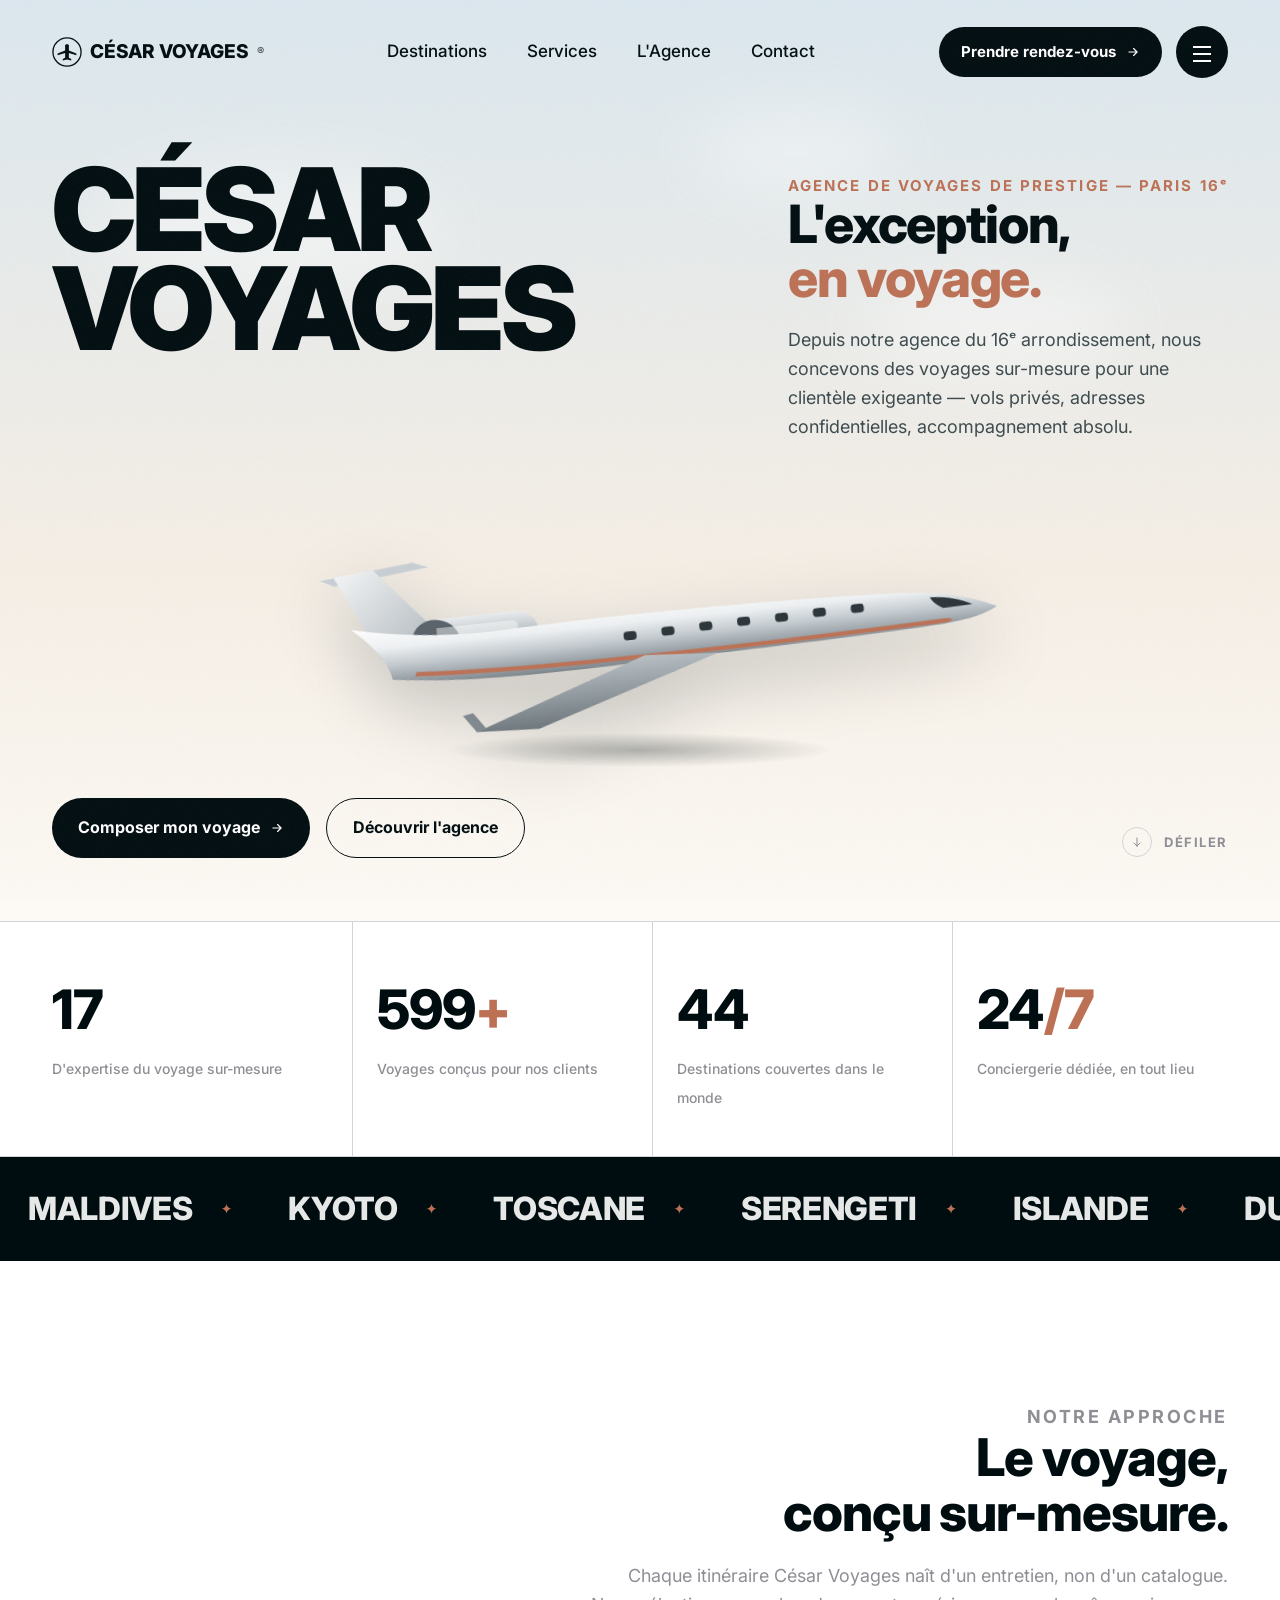
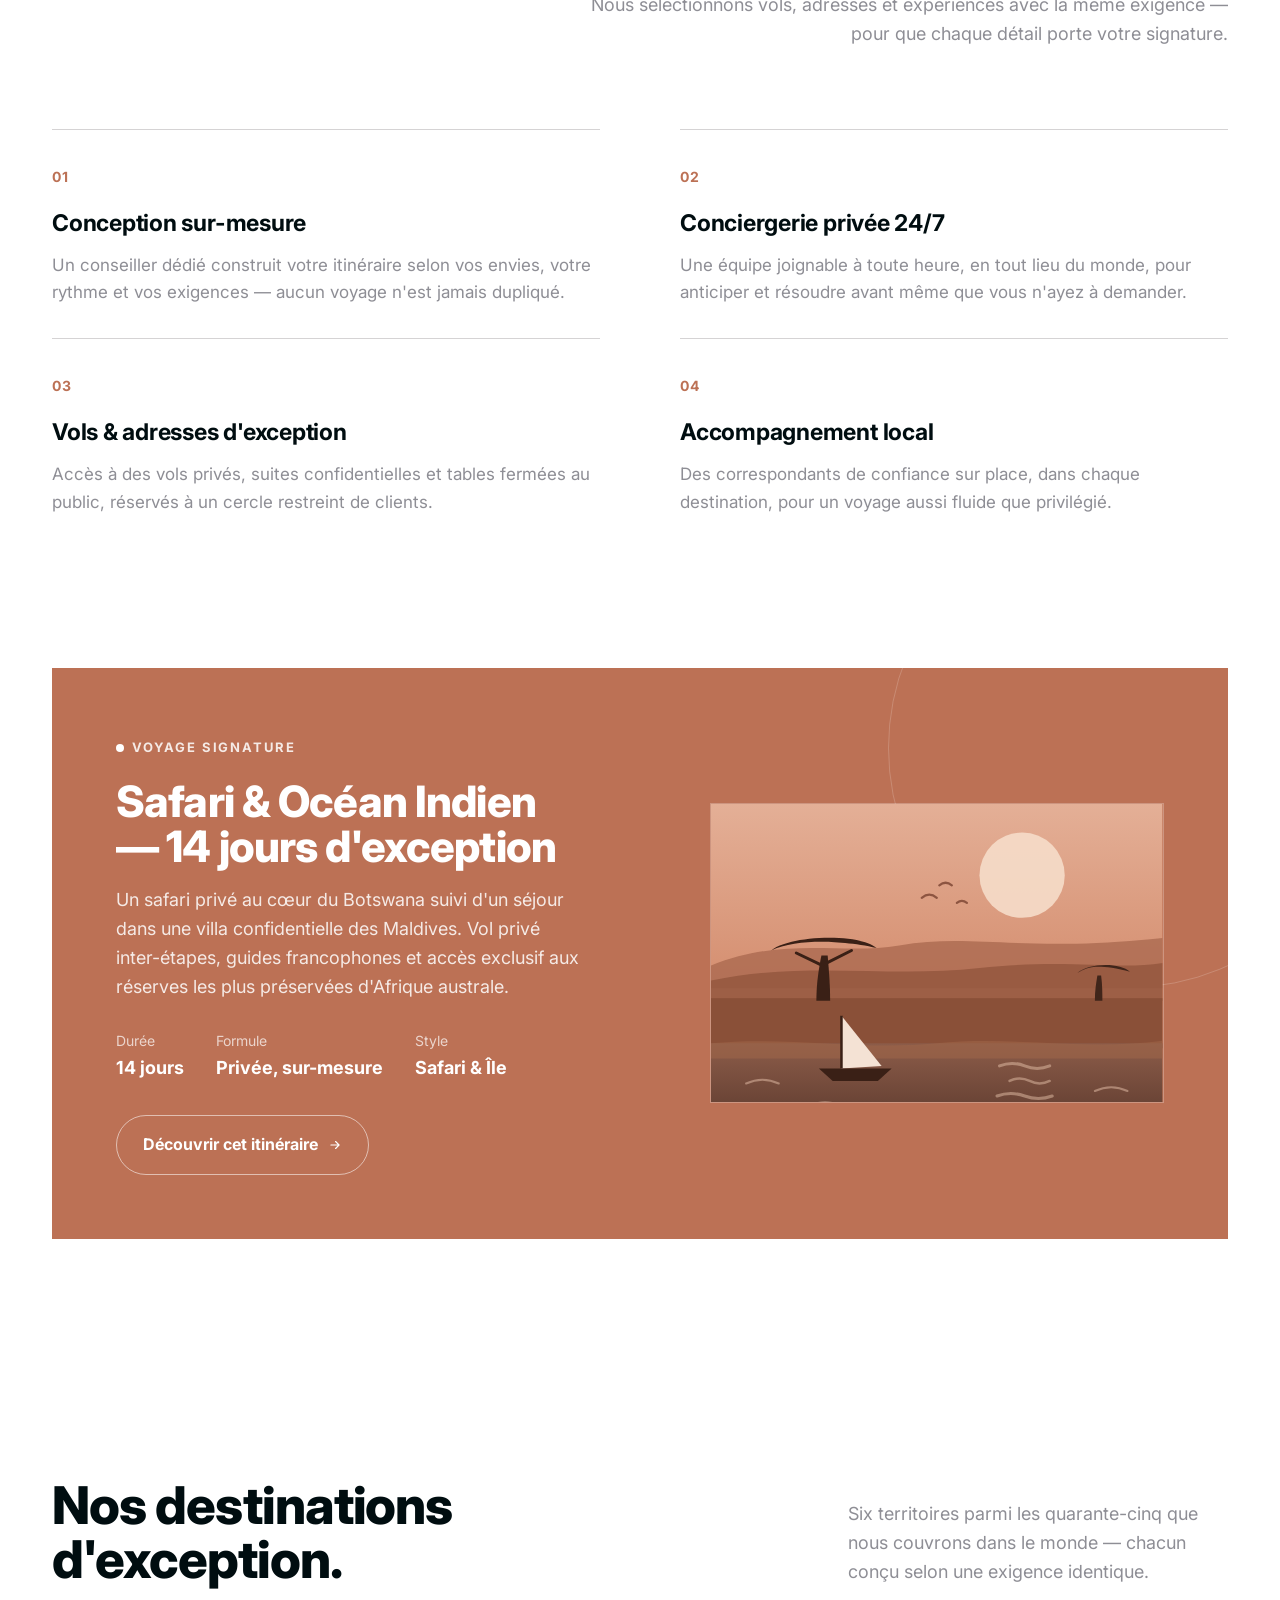
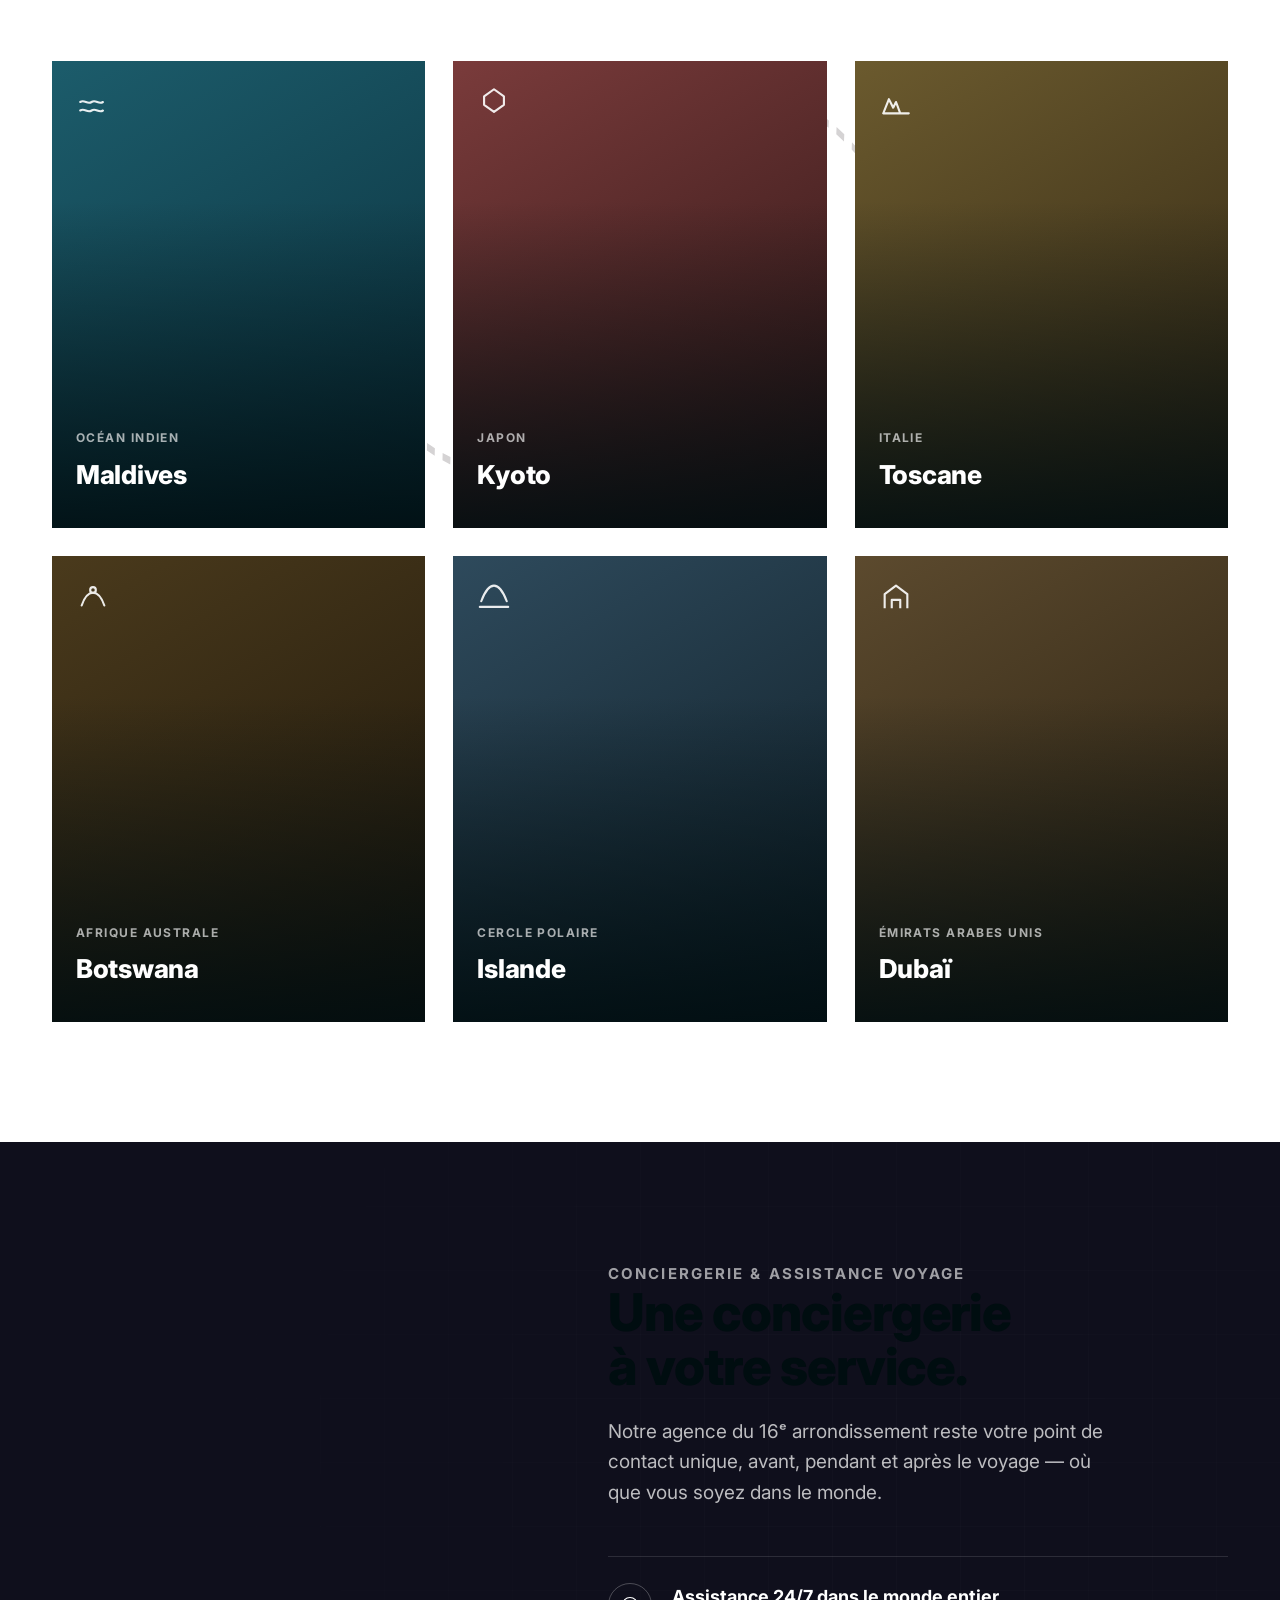
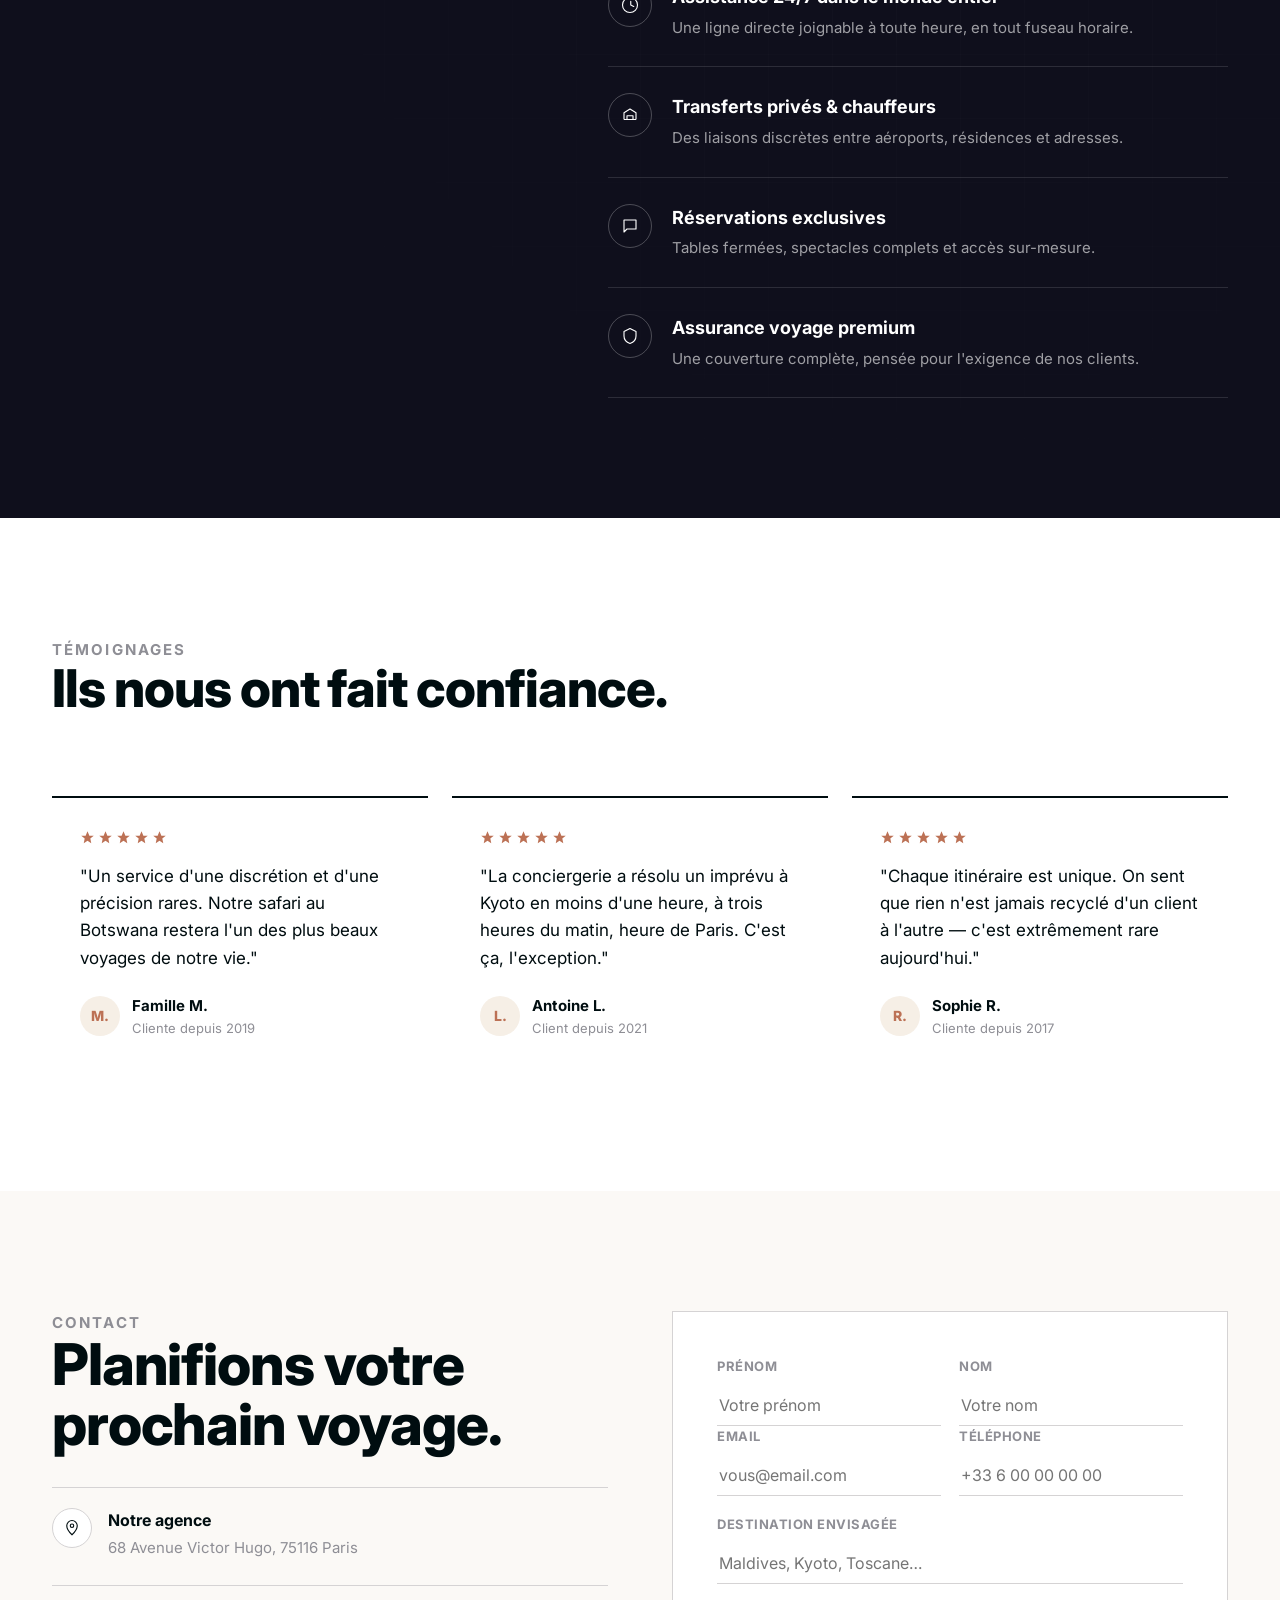
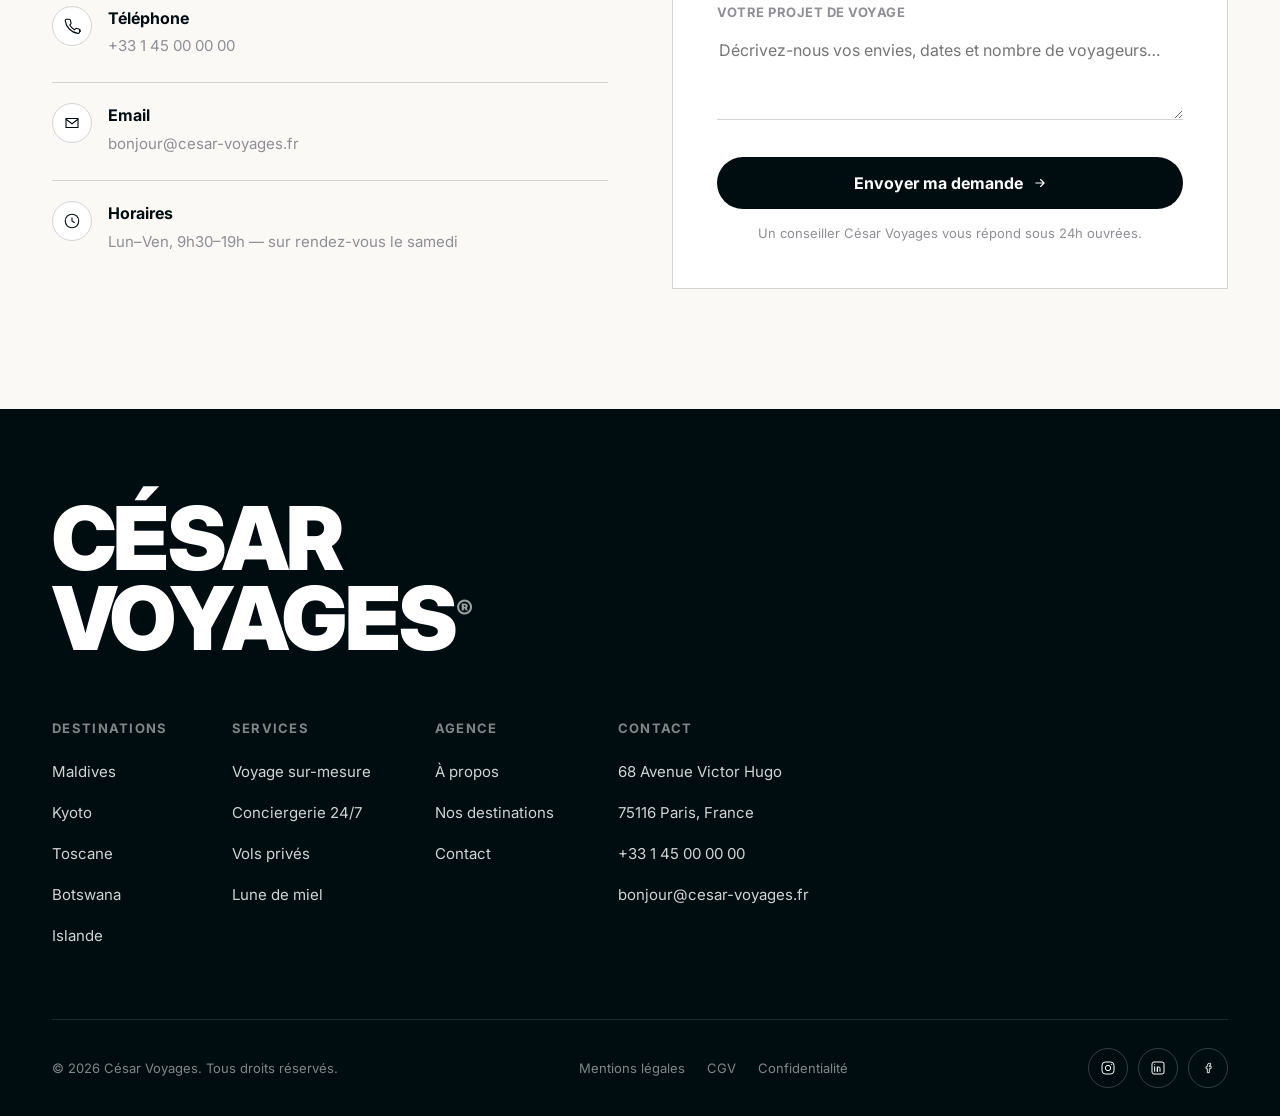
==== commit a0701d11: "Affiner la révélation des titres et ajouter un grain de film Les titres de section montent désormais" ====
--- a/index.html
+++ b/index.html
@@ -11,6 +11,7 @@
 <body>
 
 <div class="cursor-dot" id="cursorDot"></div>
+<div class="grain" aria-hidden="true"></div>
 
 <!-- ============================= HEADER ============================= -->
 <header class="site-header" id="siteHeader">
@@ -200,7 +201,7 @@
     <div class="approach-head">
       <div class="approach-head-inner reveal">
         <p class="eyebrow eyebrow--dark-on-white">Notre approche</p>
-        <h2 class="section-title">Le voyage,<br>conçu sur-mesure.</h2>
+        <h2 class="section-title reveal-clip"><span>Le voyage,<br>conçu sur-mesure.</span></h2>
         <p>Chaque itinéraire César Voyages naît d'un entretien, non d'un catalogue. Nous sélectionnons vols, adresses et expériences avec la même exigence — pour que chaque détail porte votre signature.</p>
       </div>
     </div>
@@ -326,7 +327,7 @@
 <section class="section-pad" id="destinations">
   <div class="wrap">
     <div class="dest-head reveal">
-      <h2 class="section-title">Nos destinations<br>d'exception.</h2>
+      <h2 class="section-title reveal-clip"><span>Nos destinations<br>d'exception.</span></h2>
       <p>Six territoires parmi les quarante-cinq que nous couvrons dans le monde — chacun conçu selon une exigence identique.</p>
     </div>
 
@@ -427,7 +428,7 @@
   <div class="wrap dark-inner">
     <div class="dark-col">
       <p class="eyebrow eyebrow--light reveal">Conciergerie & assistance voyage</p>
-      <h2 class="section-title text-white reveal reveal-delay-1">Une conciergerie<br>à votre service.</h2>
+      <h2 class="section-title text-white reveal-clip"><span>Une conciergerie<br>à votre service.</span></h2>
       <p class="lead reveal reveal-delay-2">Notre agence du 16ᵉ arrondissement reste votre point de contact unique, avant, pendant et après le voyage — où que vous soyez dans le monde.</p>
 
       <div class="concierge-list">
@@ -469,7 +470,7 @@
   <div class="wrap">
     <div class="reveal">
       <p class="eyebrow eyebrow--dark-on-white">Témoignages</p>
-      <h2 class="section-title">Ils nous ont fait confiance.</h2>
+      <h2 class="section-title reveal-clip"><span>Ils nous ont fait confiance.</span></h2>
     </div>
 
     <div class="testi-grid">
@@ -527,7 +528,7 @@
     <div class="contact-grid">
       <div class="reveal">
         <p class="eyebrow eyebrow--dark-on-white">Contact</p>
-        <h2 class="contact-heading">Planifions votre<br>prochain voyage.</h2>
+        <h2 class="contact-heading reveal-clip"><span>Planifions votre<br>prochain voyage.</span></h2>
 
         <!-- TODO: remplacer par les coordonnées réelles de l'agence -->
         <div class="contact-info">
--- a/css/style.css
+++ b/css/style.css
@@ -680,6 +680,35 @@
 .reveal-delay-2 { transition-delay: 0.2s; }
 .reveal-delay-3 { transition-delay: 0.3s; }
 .reveal-delay-4 { transition-delay: 0.4s; }
+
+/* Headline reveal: the type slides up from behind its own baseline.
+   The mask must be a wrapper, not clip-path on the heading itself —
+   a zero-height clip also zeroes the IntersectionObserver ratio, so the
+   heading would never be told to reveal. */
+.reveal-clip {
+  overflow: hidden;
+  padding-bottom: 0.14em;
+  margin-bottom: -0.14em;
+}
+
+.reveal-clip > span {
+  display: block;
+  transform: translateY(108%);
+  transition: transform 1.15s var(--ease-out);
+}
+
+.reveal-clip.is-visible > span { transform: translateY(0); }
+
+/* Film grain — sits above everything, ignores pointer events */
+.grain {
+  position: fixed;
+  inset: 0;
+  z-index: 9998;
+  pointer-events: none;
+  opacity: 0.05;
+  background-image: url("data:image/svg+xml,%3Csvg xmlns='http://www.w3.org/2000/svg' width='220' height='220'%3E%3Cfilter id='n'%3E%3CfeTurbulence type='fractalNoise' baseFrequency='0.82' numOctaves='4' stitchTiles='stitch'/%3E%3C/filter%3E%3Crect width='220' height='220' filter='url(%23n)'/%3E%3C/svg%3E");
+  background-size: 220px 220px;
+}
 
 /* ==========================================================================
    Manifesto / Approach section
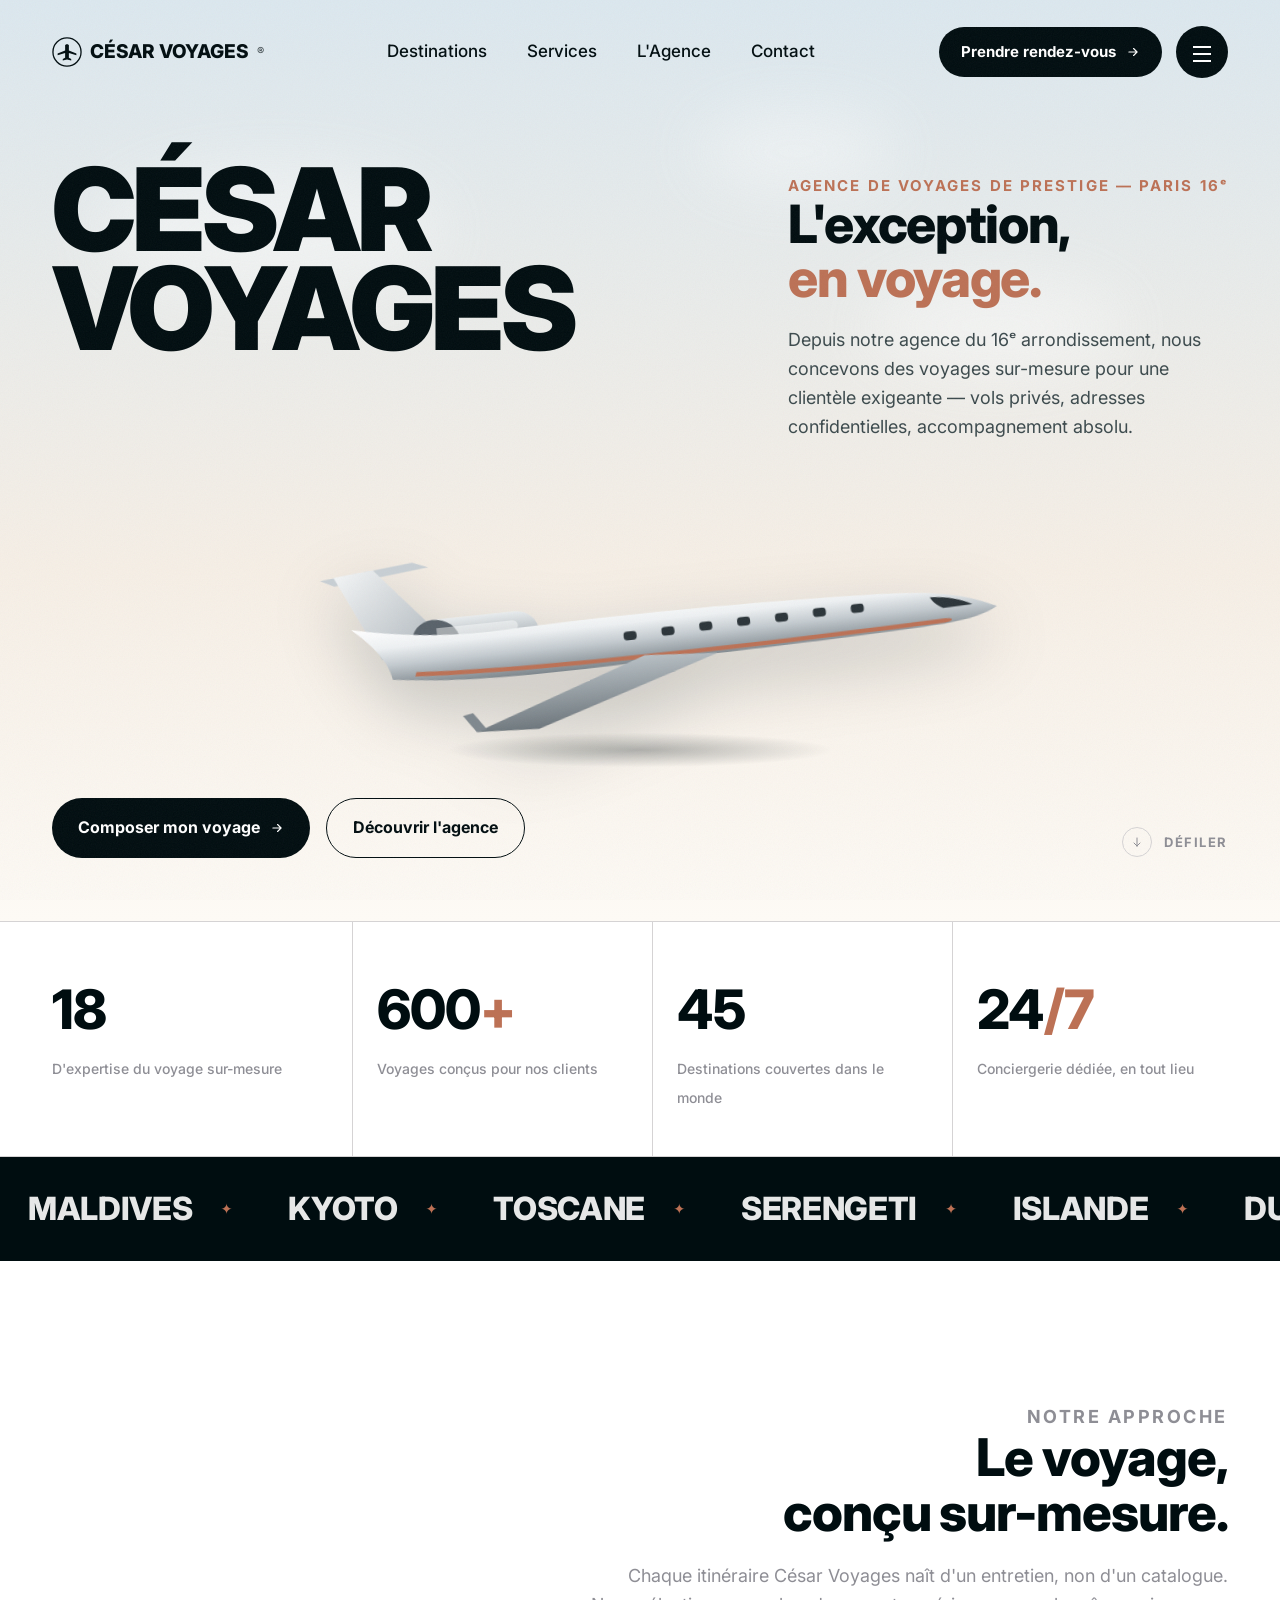
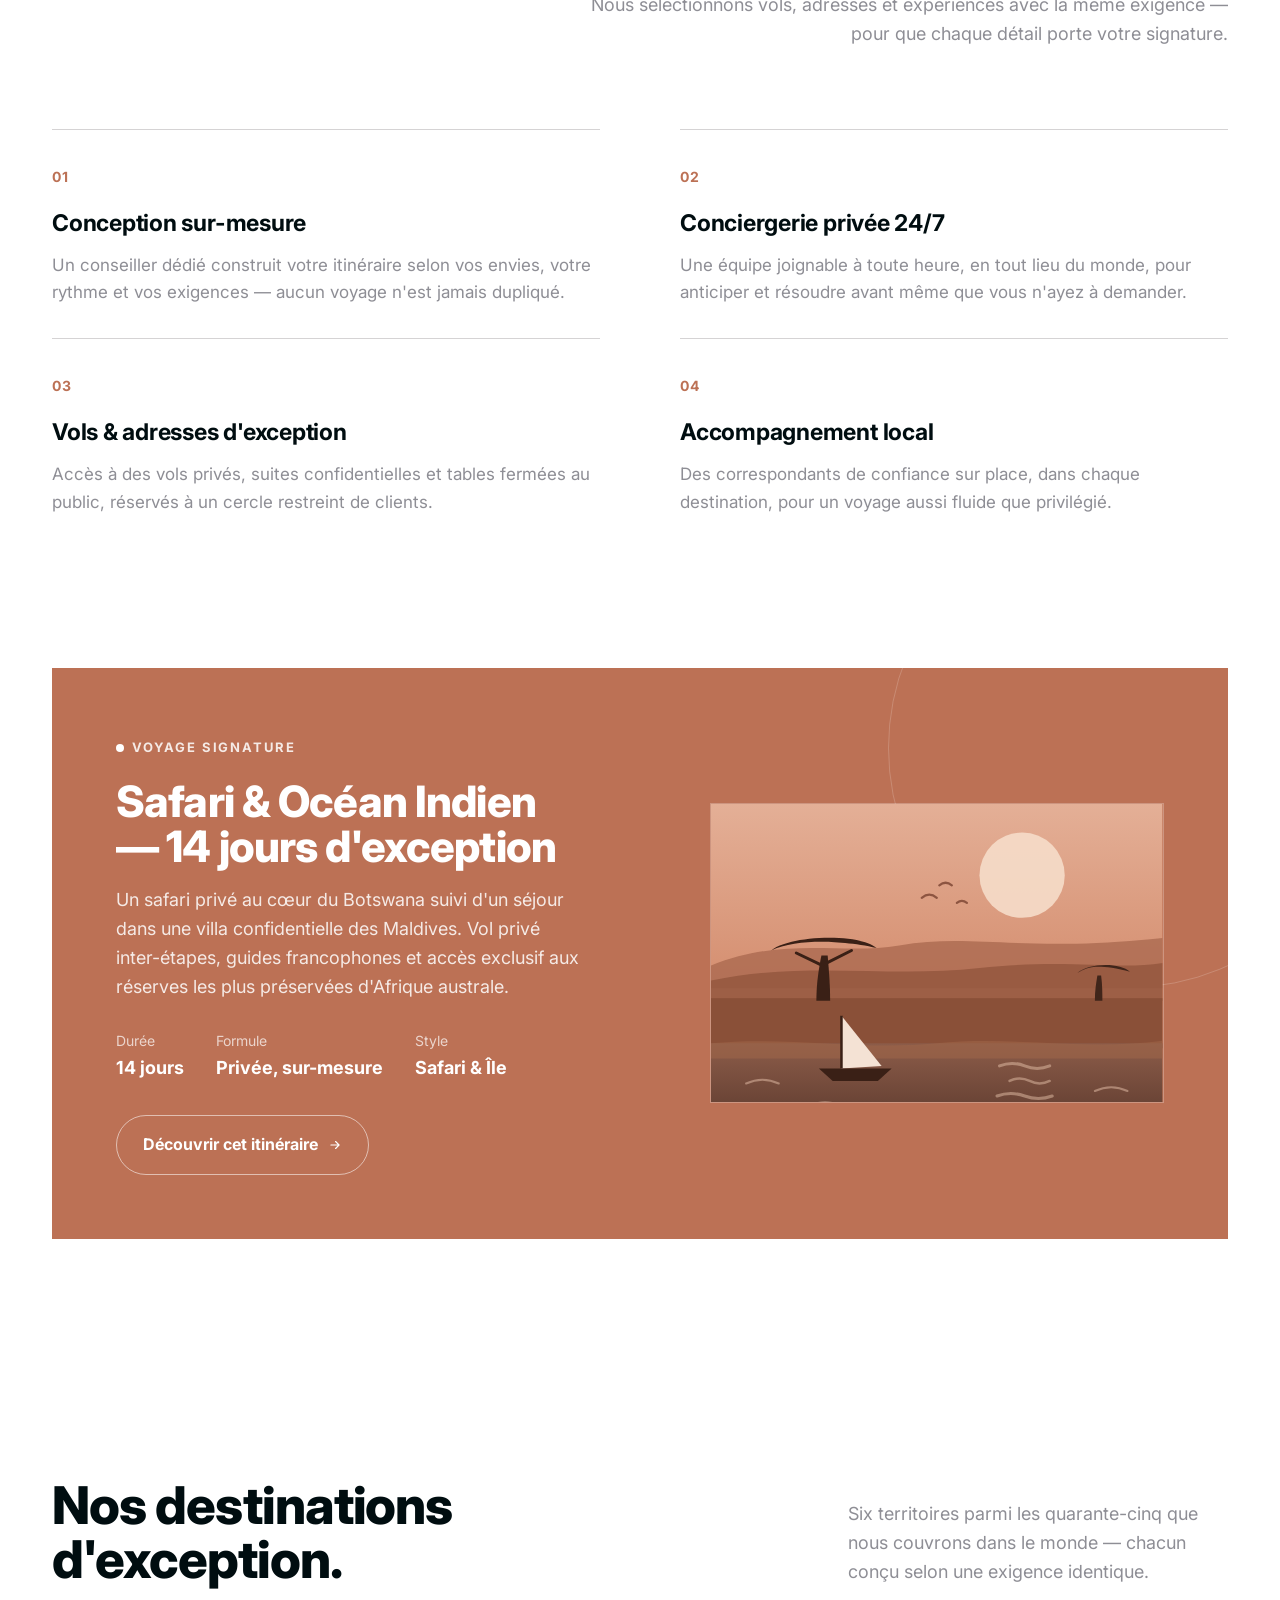
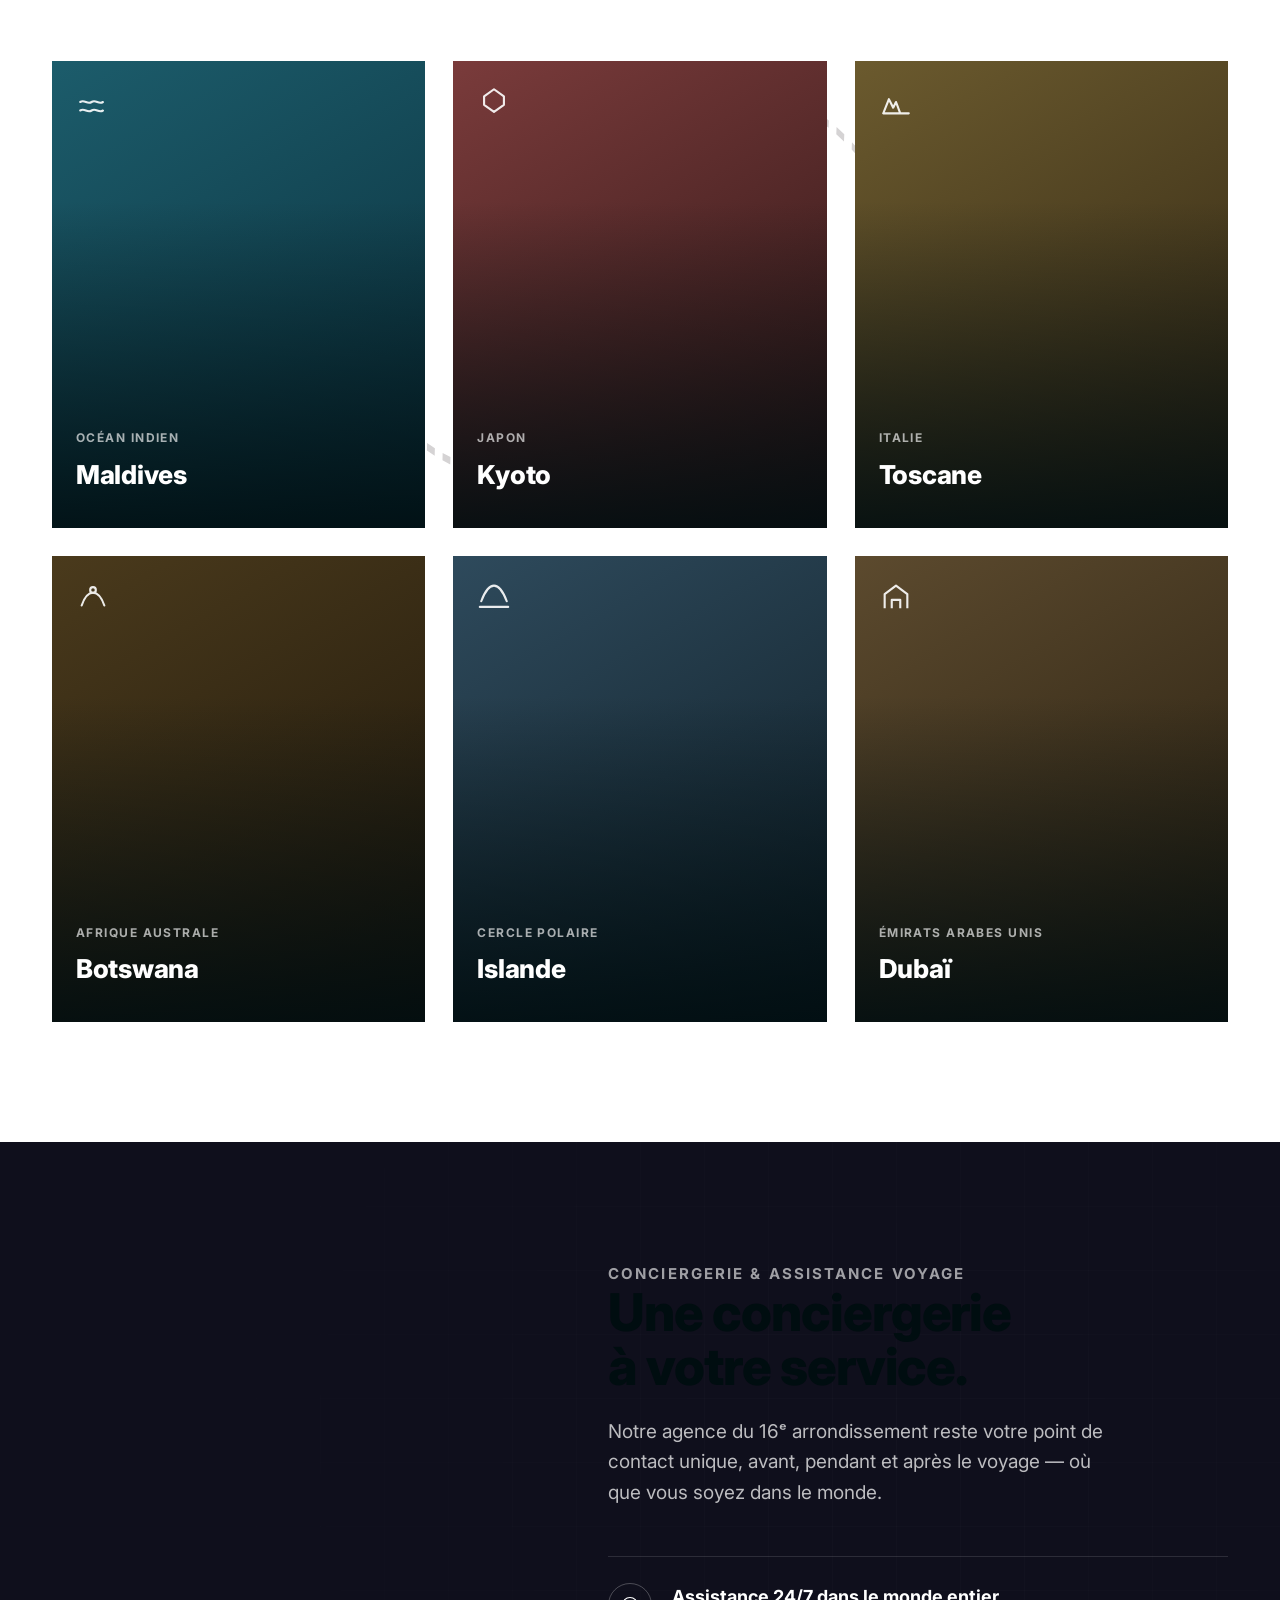
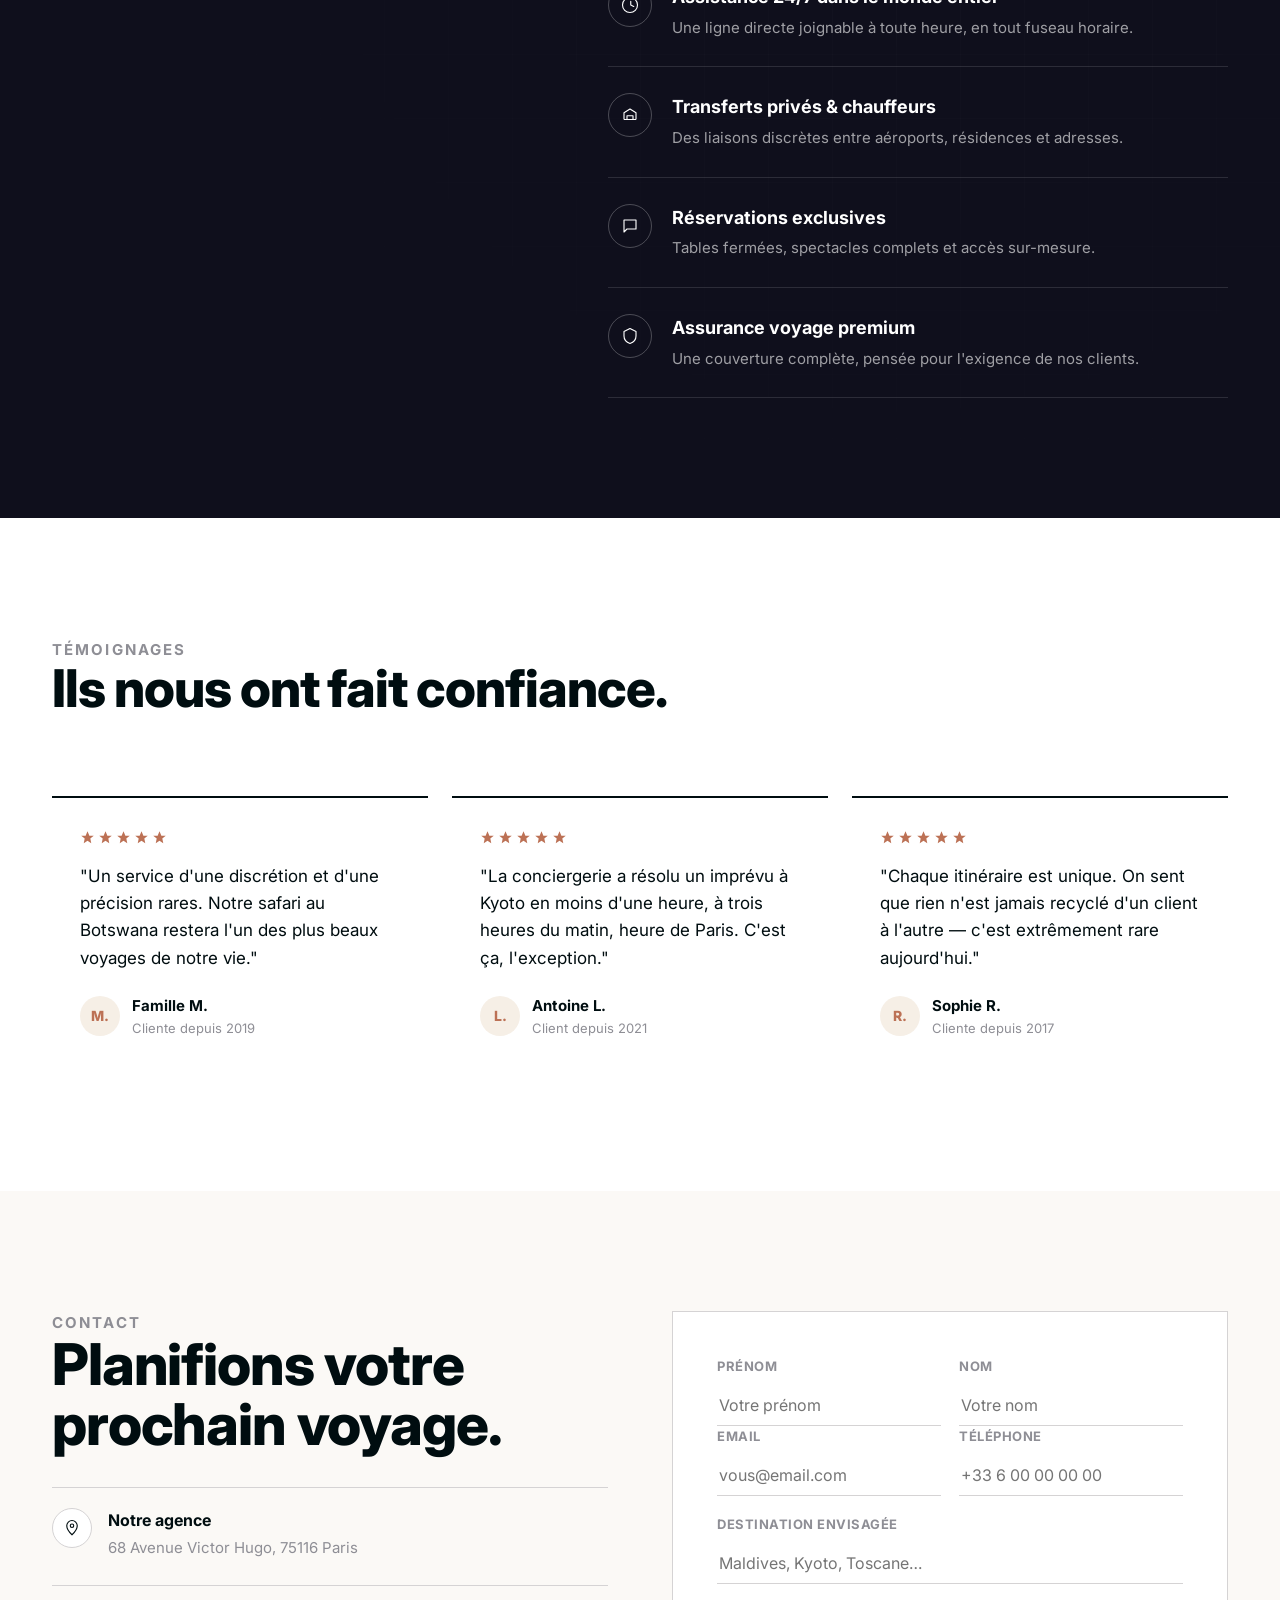
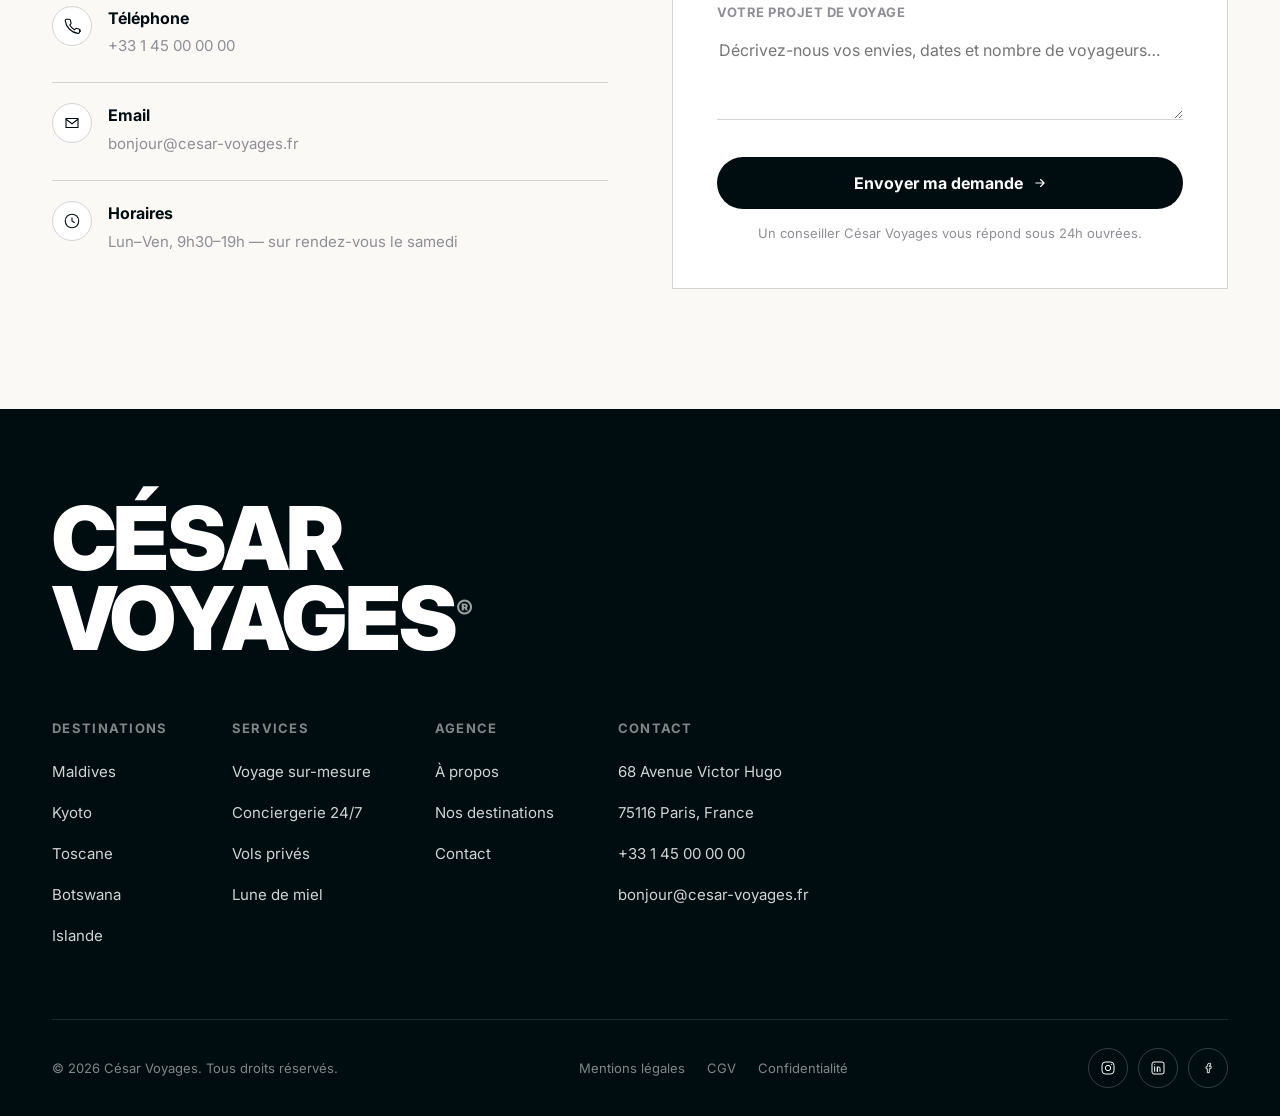
==== commit b2d90eaa: "Basculer le hero et la carte signature sur de vraies photos Chaque emplacement liste plusieurs URL c" ====
--- a/index.html
+++ b/index.html
@@ -75,7 +75,7 @@
 
     <div class="hero-plane-stage" aria-hidden="true">
       <div class="hero-plane-shadow"></div>
-      <svg class="hero-plane" viewBox="0 0 900 300" fill="none" xmlns="http://www.w3.org/2000/svg">
+      <svg class="hero-plane" id="heroPlaneArt" viewBox="0 0 900 300" fill="none" xmlns="http://www.w3.org/2000/svg">
         <defs>
           <linearGradient id="fuselage" x1="0" y1="0" x2="0" y2="1">
             <stop offset="0%" stop-color="#ffffff"/>
@@ -250,7 +250,7 @@
         </a>
       </div>
       <div class="featured-visual" aria-hidden="true">
-        <svg viewBox="0 0 360 280" fill="none" preserveAspectRatio="xMidYMid slice">
+        <svg id="featuredArt" viewBox="0 0 360 280" fill="none" preserveAspectRatio="xMidYMid slice">
           <defs>
             <linearGradient id="skyWarm" x1="0" y1="0" x2="0" y2="1">
               <stop offset="0%" stop-color="#e6b49c"/>
--- a/css/style.css
+++ b/css/style.css
@@ -506,6 +506,36 @@
   filter: drop-shadow(0 26px 34px rgba(0, 13, 16, 0.22));
   animation: planeIn 1.3s var(--ease-out) 0.5s forwards, planeFloat 7s ease-in-out 1.9s infinite;
 }
+
+/* Swapped in by JS once a real photograph loads. It must not inherit the
+   drawn jet's tilt or float — a rotated rectangle reads as a crooked card. */
+.hero-photo {
+  position: absolute;
+  inset: 0;
+  width: 100%;
+  height: 100%;
+  transform: none;
+  animation: photoIn 1.1s var(--ease-out) 0.3s both;
+  object-fit: cover;
+  border-radius: 14px;
+  box-shadow: 0 34px 60px -26px rgba(0, 13, 16, 0.42);
+}
+
+@keyframes photoIn {
+  from { opacity: 0; transform: scale(1.03); }
+  to { opacity: 1; transform: scale(1); }
+}
+
+.featured-photo {
+  position: absolute;
+  inset: 0;
+  width: 100%;
+  height: 100%;
+  object-fit: cover;
+  transition: transform 1.2s var(--ease-out);
+}
+
+.featured-card:hover .featured-photo { transform: scale(1.05); }
 
 .hero-plane-shadow {
   position: absolute;
